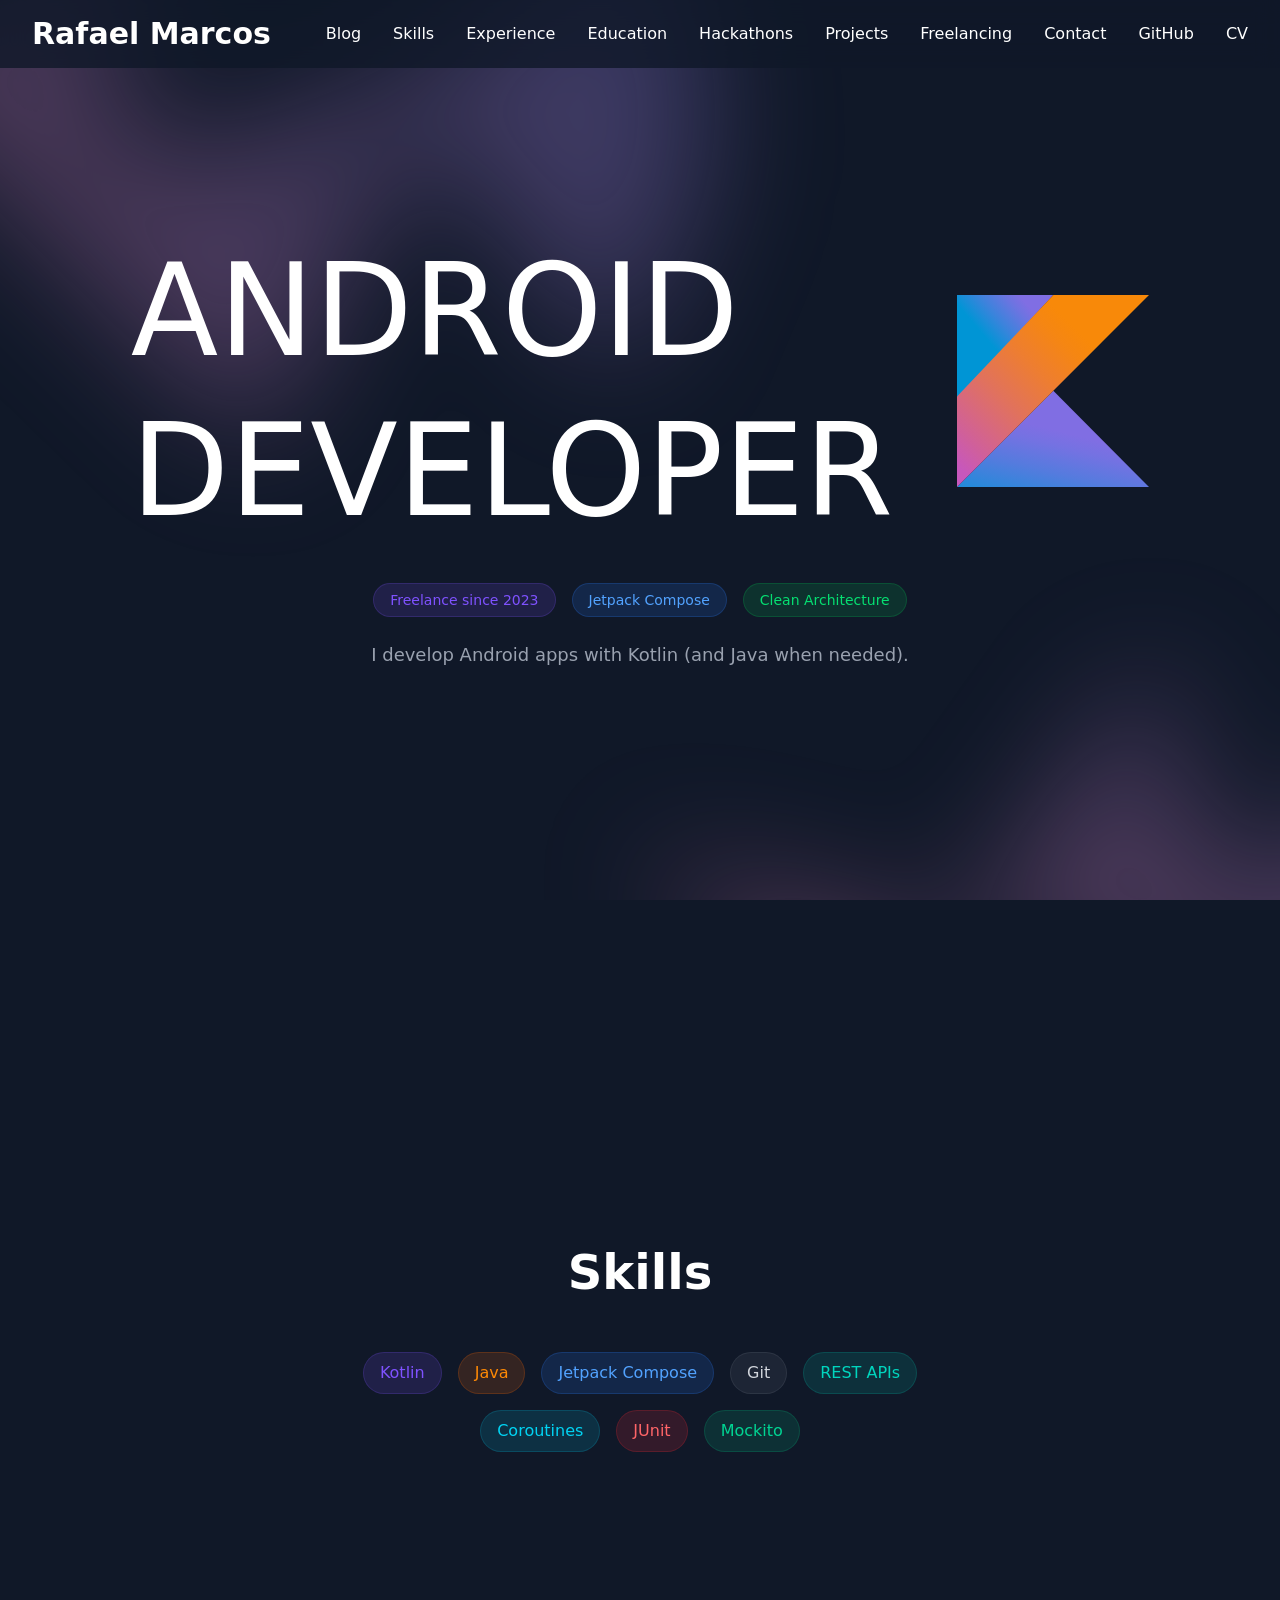
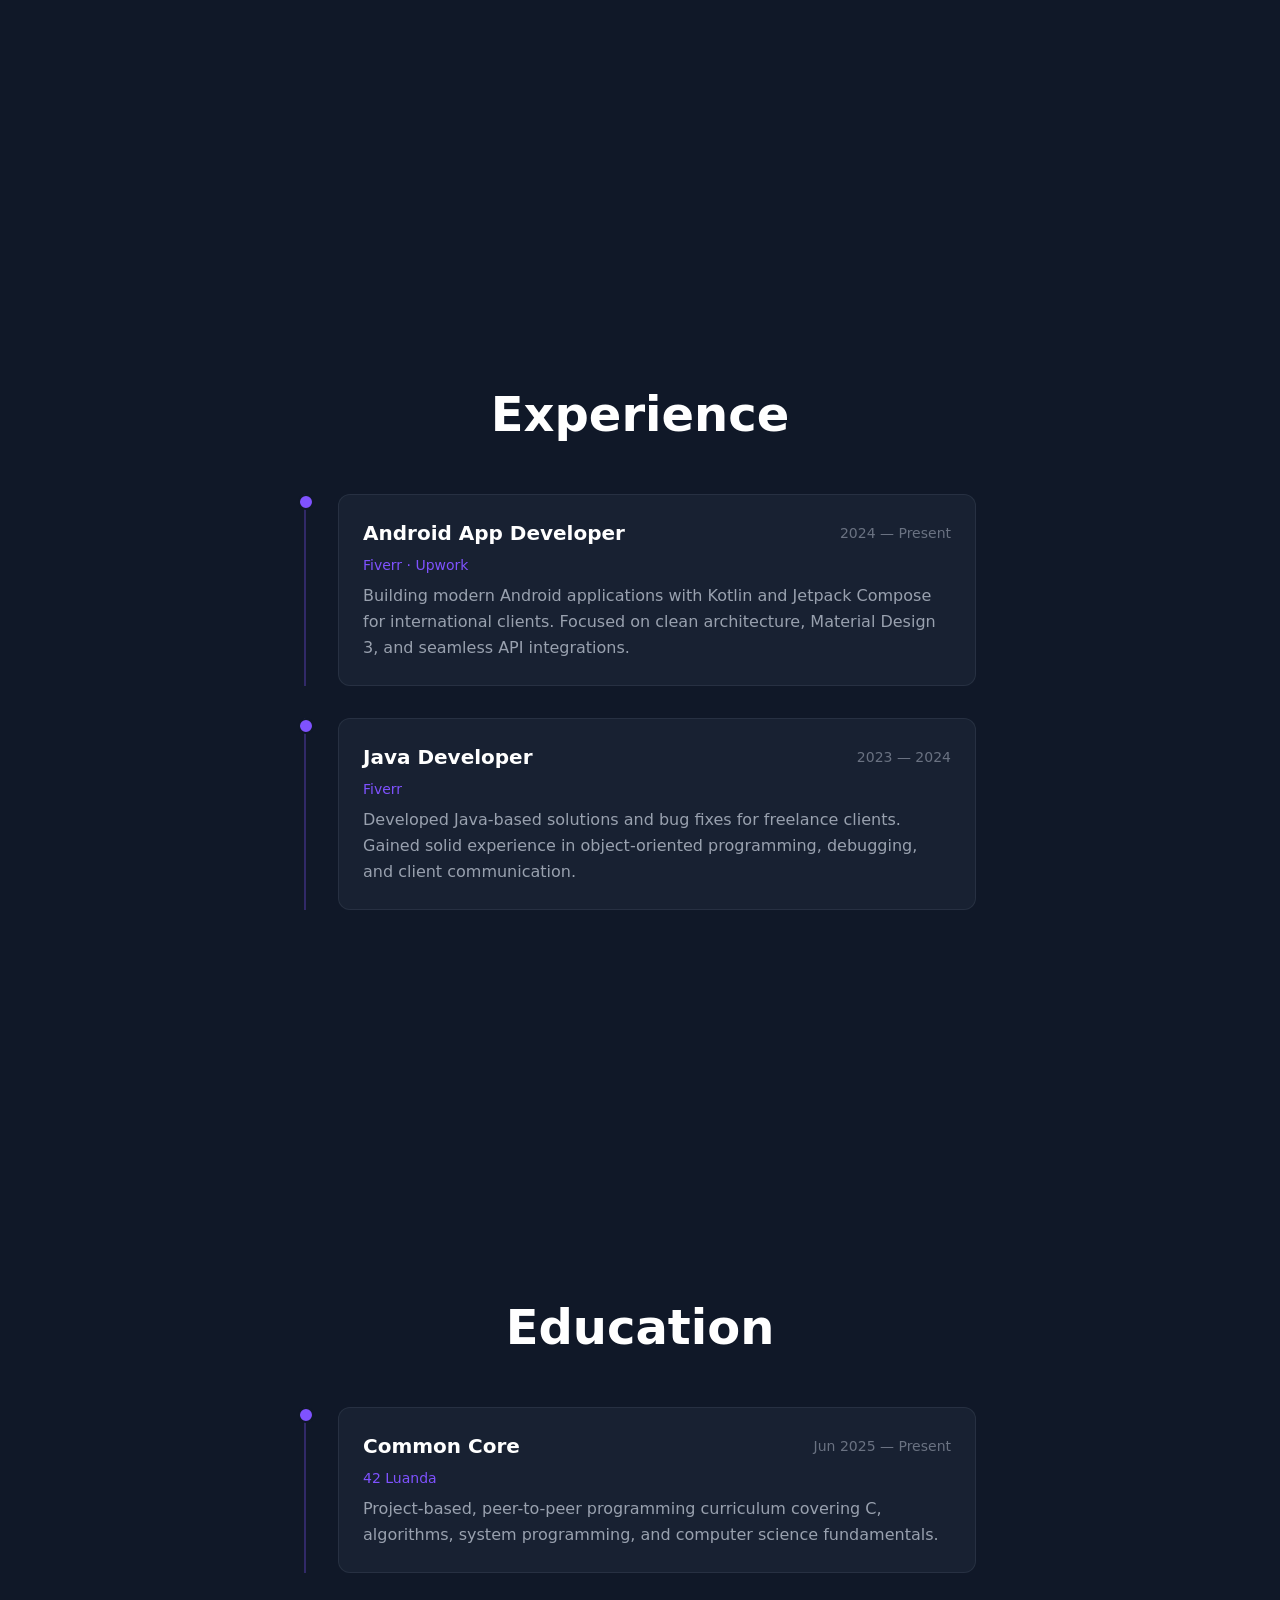
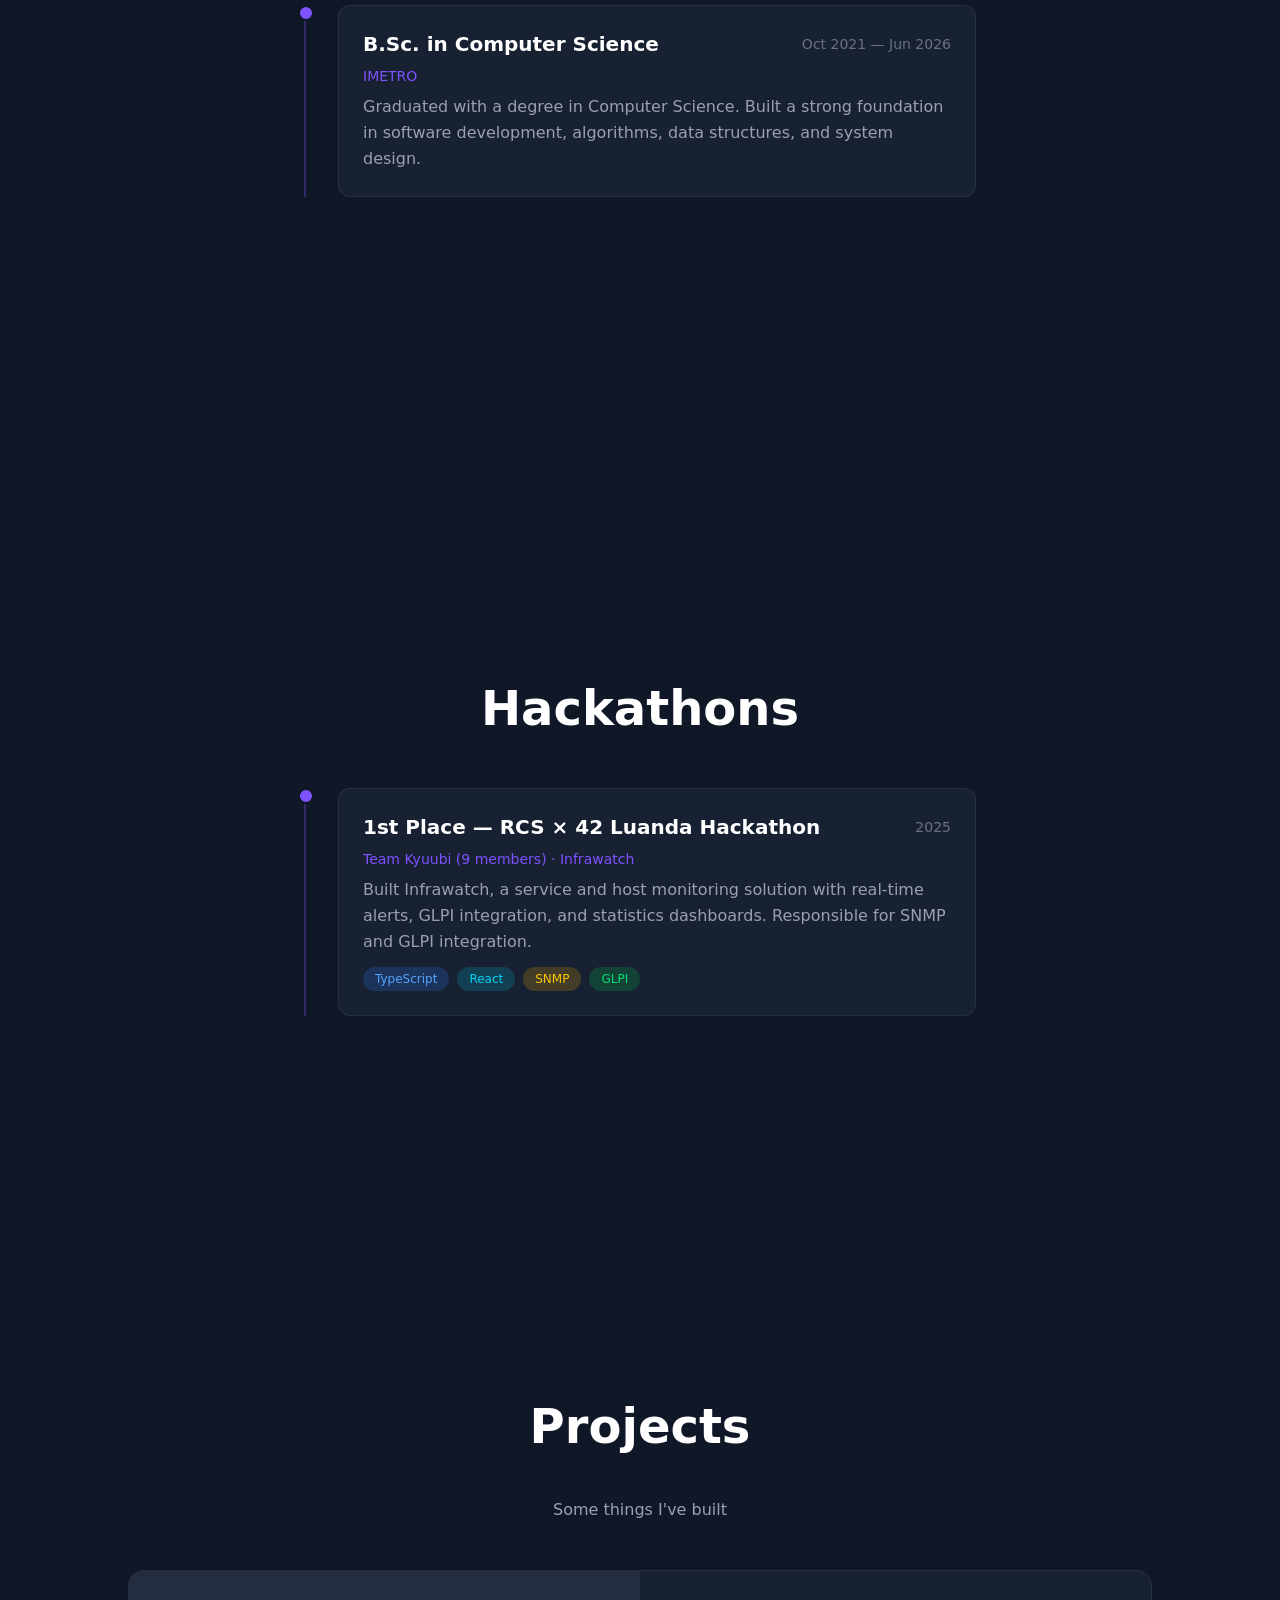
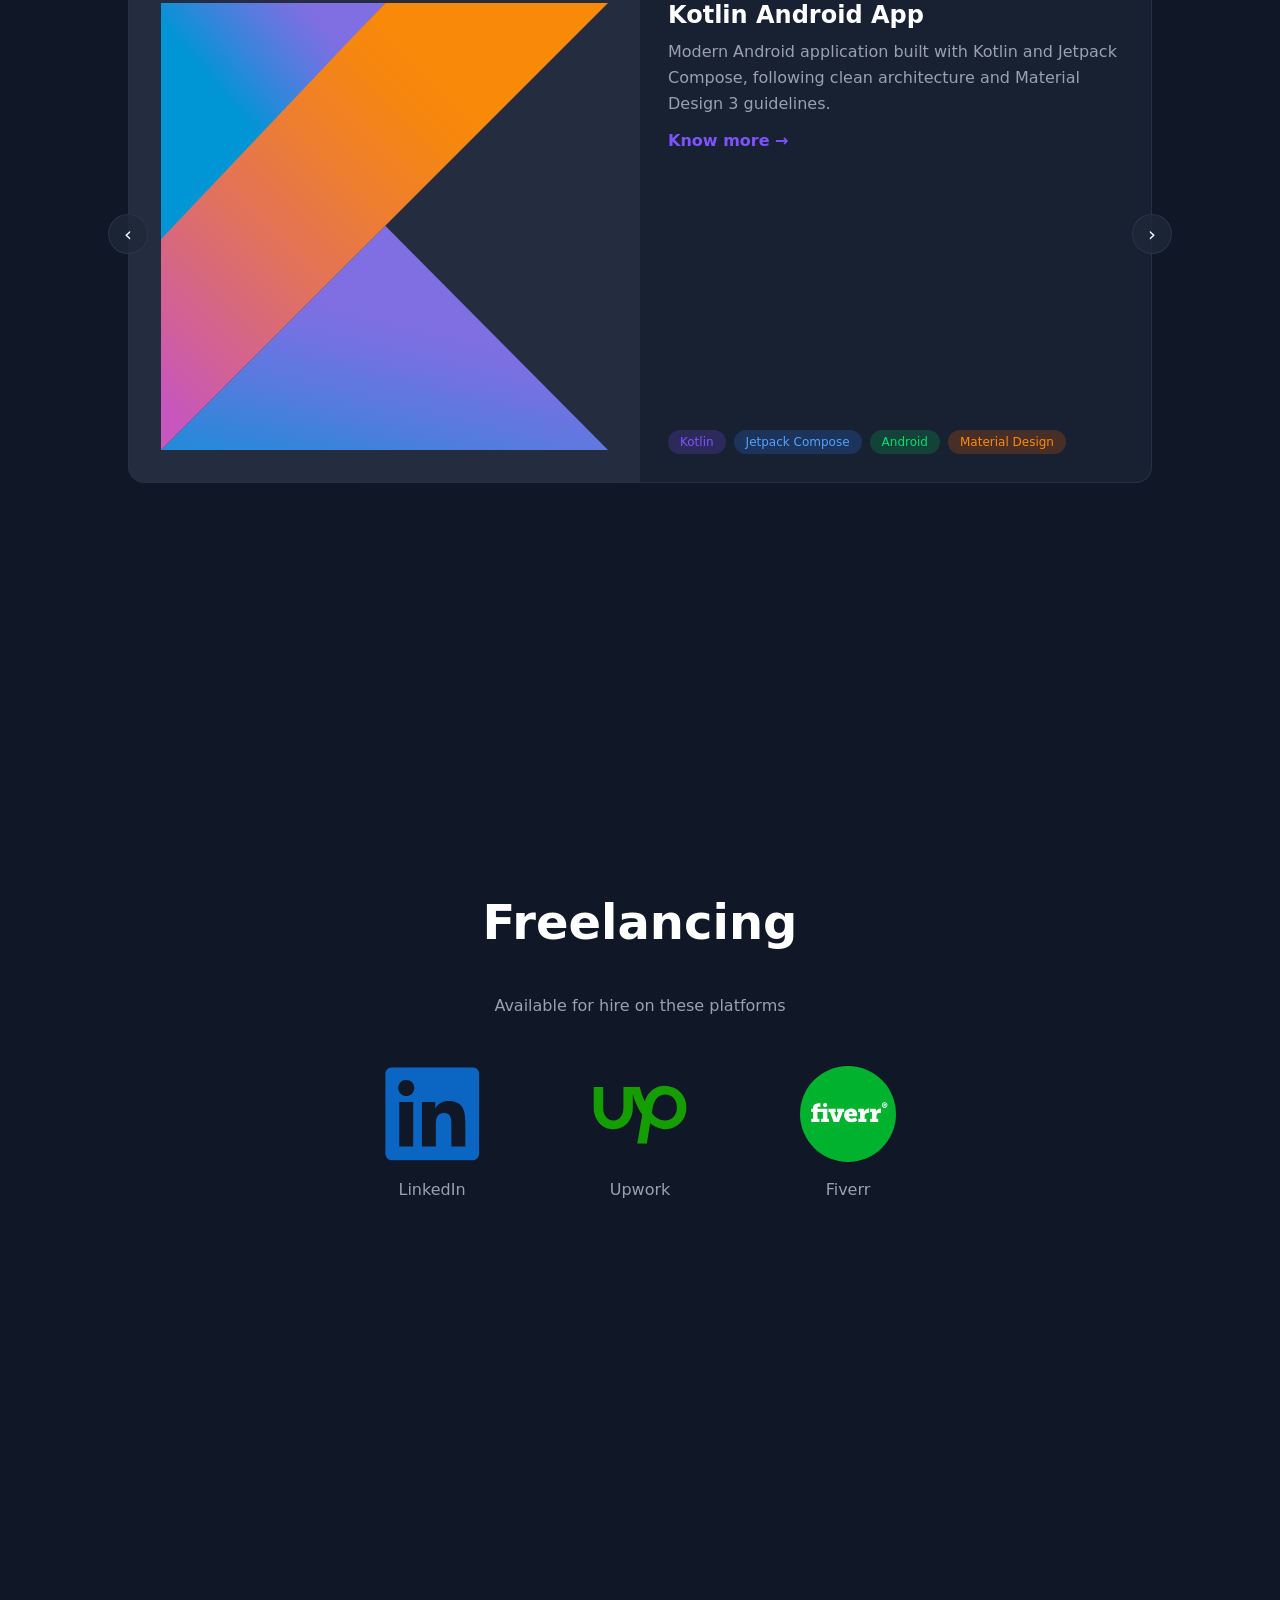
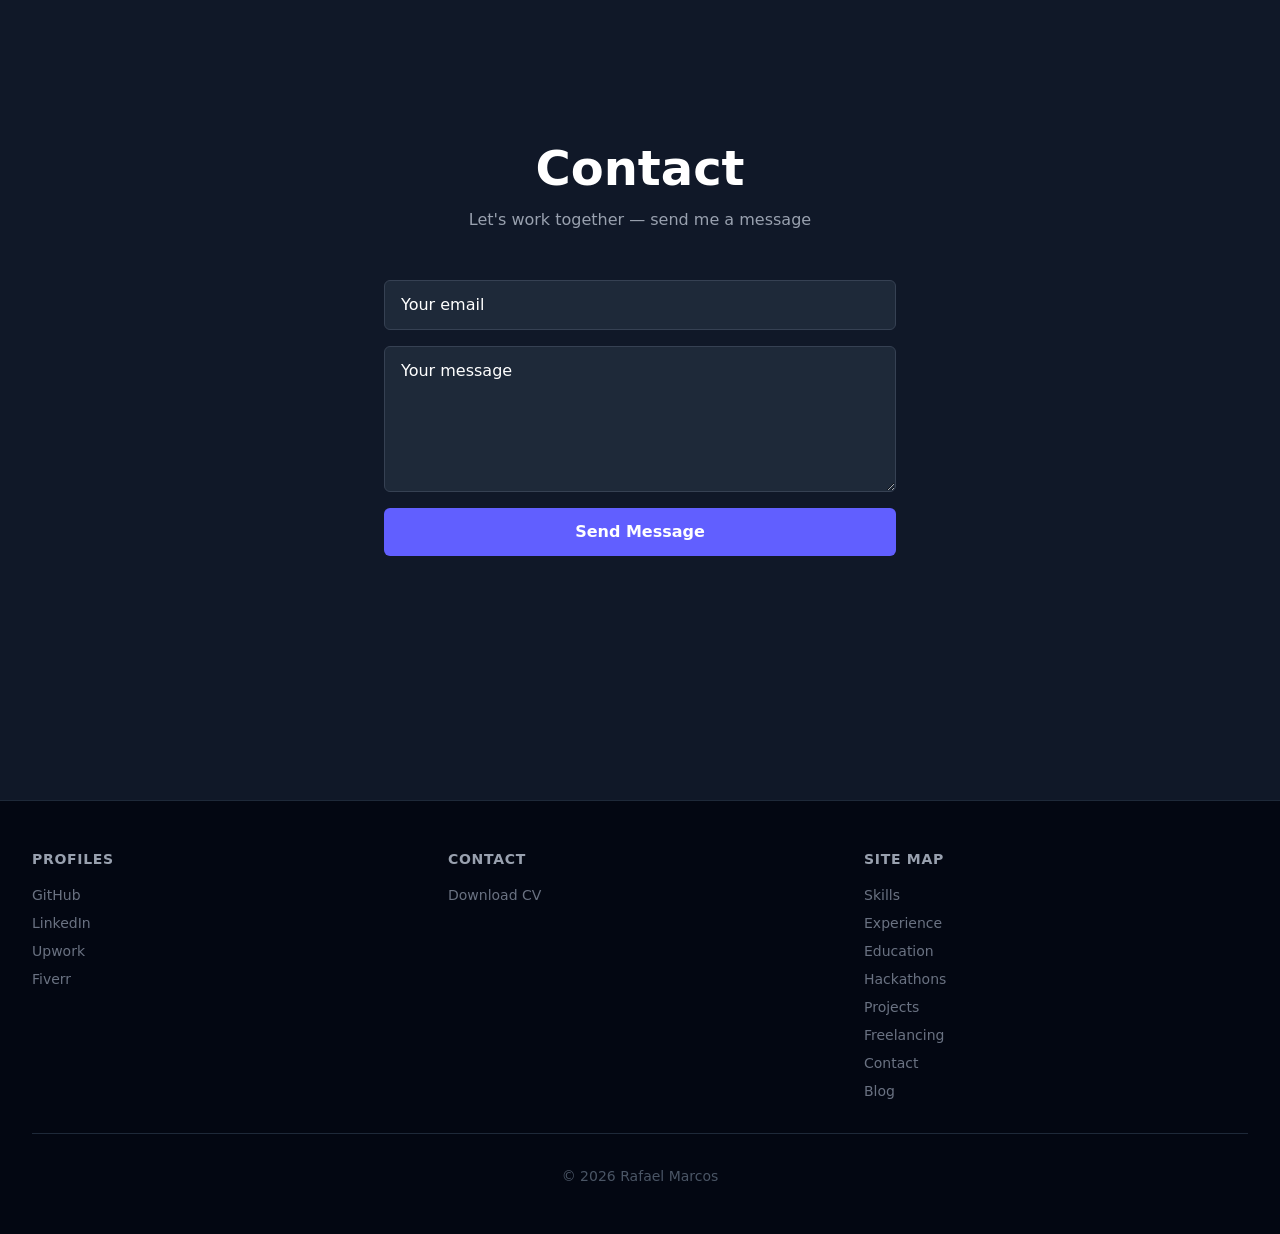
==== index.html @ 036d2d00 "Animations" ====
<!DOCTYPE html>
<html lang="en">
<head>
    <meta charset="UTF-8">
    <meta name="viewport" content="width=device-width, initial-scale=1.0">
    <title>Rafael Marcos — Android Developer</title>
    <meta name="description" content="Android Developer specializing in Kotlin and Jetpack Compose. Available for freelance work on Fiverr and Upwork.">
    <meta property="og:title" content="Rafael Marcos — Android Developer">
    <meta property="og:description" content="Android Developer specializing in Kotlin and Jetpack Compose. Clean architecture, modern UI, freelance available.">
    <meta property="og:type" content="website">
    <meta property="og:url" content="https://tesla-j.github.io">
    <link rel="icon" href="data:image/svg+xml,<svg xmlns='http://www.w3.org/2000/svg' viewBox='0 0 100 100'><text y='.9em' font-size='90'>📱</text></svg>">
    <link type="text/css" rel="stylesheet" href="styles.css">
    <style>
        html { scroll-behavior: smooth; }
        .nav-link {
            position: relative;
            transition: color 0.3s ease, transform 0.3s ease;
        }
        .nav-link::after {
            content: '';
            position: absolute;
            bottom: -2px;
            left: 50%;
            width: 0;
            height: 2px;
            background: #7F52FF;
            transition: width 0.3s ease, left 0.3s ease;
            border-radius: 1px;
        }
        .nav-link:hover {
            color: #7F52FF;
            transform: translateY(-1px);
        }
        .nav-link:hover::after {
            width: 100%;
            left: 0;
        }
        .mobile-link {
            transition: all 0.3s ease;
        }
        .mobile-link:hover {
            background-color: rgba(127, 82, 255, 0.1);
            color: #7F52FF;
        }
        .scrollbar-hide {
            -ms-overflow-style: none;
            scrollbar-width: none;
        }
        .scrollbar-hide::-webkit-scrollbar {
            display: none;
        }
        .scroll-animate {
            opacity: 0;
            transform: translateY(1.5rem);
            transition: opacity 0.6s ease-out, transform 0.6s ease-out;
        }
        .scroll-animate.visible {
            opacity: 1;
            transform: translateY(0);
        }
    </style>
</head>
<body class="bg-gray-900 text-white">
    <header class="top-0 z-50 w-full fixed bg-gray-900/80 backdrop-blur-md">
        <nav class="flex items-center justify-between p-4 sm:px-6 lg:px-8 mx-auto max-w-7xl">
            <p class="text-xl sm:text-2xl lg:text-3xl font-bold whitespace-nowrap">Rafael Marcos</p>
            <ul class="hidden lg:flex items-center gap-6 xl:gap-8 text-sm xl:text-base">
                <li><a href="https://blog.rmarcos.dev" target="_blank" rel="noopener noreferrer" class="nav-link">Blog</a></li>
                <li><a href="#skills" class="nav-link">Skills</a></li>
                <li><a href="#experience" class="nav-link">Experience</a></li>
                <li><a href="#education" class="nav-link">Education</a></li>
                <li><a href="#hackathons" class="nav-link">Hackathons</a></li>
                <li><a href="#projects" class="nav-link">Projects</a></li>
                <li><a href="#freelas" class="nav-link">Freelancing</a></li>
                <li><a href="#contact" class="nav-link">Contact</a></li>
                <li><a href="https://github.com/tesla-j" target="_blank" rel="noopener noreferrer" class="nav-link">GitHub</a></li>
                <li><a href="docs/android_developer_kotlin_rafael_marcos_cv.pdf" target="_blank" rel="noopener noreferrer" class="nav-link">CV</a></li>
            </ul>
            <button id="menu-btn" class="lg:hidden p-2 text-gray-200 cursor-pointer" aria-label="Toggle menu">
                <svg viewBox="0 0 24 24" fill="none" stroke="currentColor" stroke-width="2" class="w-6 h-6">
                    <path d="M3.75 6.75h16.5M3.75 12h16.5m-16.5 5.25h16.5" stroke-linecap="round" stroke-linejoin="round"/>
                </svg>
            </button>
        </nav>
        <div id="mobile-menu" class="hidden lg:hidden px-4 sm:px-6 pb-4 mx-auto max-w-7xl">
            <ul class="flex flex-col gap-2 text-base border-t border-gray-700 pt-4">
                <li><a href="https://blog.rmarcos.dev" target="_blank" rel="noopener noreferrer" class="mobile-link block px-3 py-2 rounded-lg">Blog</a></li>
                <li><a href="#skills" class="mobile-link block px-3 py-2 rounded-lg">Skills</a></li>
                <li><a href="#experience" class="mobile-link block px-3 py-2 rounded-lg">Experience</a></li>
                <li><a href="#education" class="mobile-link block px-3 py-2 rounded-lg">Education</a></li>
                <li><a href="#hackathons" class="mobile-link block px-3 py-2 rounded-lg">Hackathons</a></li>
                <li><a href="#projects" class="mobile-link block px-3 py-2 rounded-lg">Projects</a></li>
                <li><a href="#freelas" class="mobile-link block px-3 py-2 rounded-lg">Freelancing</a></li>
                <li><a href="#contact" class="mobile-link block px-3 py-2 rounded-lg">Contact</a></li>
                <li><a href="https://github.com/tesla-j" target="_blank" rel="noopener noreferrer" class="mobile-link block px-3 py-2 rounded-lg">GitHub</a></li>
                <li><a href="docs/android_developer_kotlin_rafael_marcos_cv.pdf" target="_blank" rel="noopener noreferrer" class="mobile-link block px-3 py-2 rounded-lg">CV</a></li>
            </ul>
        </div>
    </header>
    <section class="relative flex flex-col items-center justify-center w-full min-h-screen overflow-hidden px-4 sm:px-8">
        <div aria-hidden="true" class="absolute inset-x-0 -top-40 -z-10 transform-gpu blur-3xl sm:-top-80">
            <div style="clip-path: polygon(74.1% 44.1%, 100% 61.6%, 97.5% 26.9%, 85.5% 0.1%, 80.7% 2%, 72.5% 32.5%, 60.2% 62.4%, 52.4% 68.1%, 47.5% 58.3%, 45.2% 34.5%, 27.5% 76.7%, 0.1% 64.9%, 17.9% 100%, 27.6% 76.8%, 76.1% 97.7%, 74.1% 44.1%)" class="relative left-[calc(50%-11rem)] aspect-[1155/678] w-[36.125rem] -translate-x-1/2 rotate-[30deg] bg-linear-to-tr from-[#ff80b5] to-[#9089fc] opacity-30 sm:left-[calc(50%-30rem)] sm:w-[72.1875rem]"></div>
        </div>
        <div aria-hidden="true" class="absolute inset-x-0 top-[calc(100%-13rem)] -z-10 transform-gpu blur-3xl sm:top-[calc(100%-30rem)]">
            <div style="clip-path: polygon(74.1% 44.1%, 100% 61.6%, 97.5% 26.9%, 85.5% 0.1%, 80.7% 2%, 72.5% 32.5%, 60.2% 62.4%, 52.4% 68.1%, 47.5% 58.3%, 45.2% 34.5%, 27.5% 76.7%, 0.1% 64.9%, 17.9% 100%, 27.6% 76.8%, 76.1% 97.7%, 74.1% 44.1%)" class="relative left-[calc(50%+3rem)] aspect-[1155/678] w-[36.125rem] -translate-x-1/2 bg-linear-to-tr from-[#ff80b5] to-[#9089fc] opacity-30 sm:left-[calc(50%+36rem)] sm:w-[72.1875rem]"></div>
        </div>
        <div class="flex flex-col items-center lg:flex-row lg:items-center gap-4 sm:gap-8 lg:gap-16 mx-auto max-w-7xl">
            <div class="text-5xl sm:text-7xl lg:text-8xl xl:text-9xl text-center lg:text-left leading-tight">
                <p>ANDROID</p>
                <p>DEVELOPER</p>
            </div>
            <img src="images/kotlin-seeklogo.svg" alt="kotlin logo" class="w-24 sm:w-32 lg:w-40 xl:w-48 h-auto">
        </div>
        <div class="flex flex-wrap justify-center gap-3 sm:gap-4 mt-6 sm:mt-8">
            <span class="px-4 py-1.5 text-xs sm:text-sm font-medium rounded-full bg-[#7F52FF]/15 text-[#7F52FF] border border-[#7F52FF]/20">Freelance since 2023</span>
            <span class="px-4 py-1.5 text-xs sm:text-sm font-medium rounded-full bg-blue-500/15 text-blue-400 border border-blue-500/20">Jetpack Compose</span>
            <span class="px-4 py-1.5 text-xs sm:text-sm font-medium rounded-full bg-green-500/15 text-green-400 border border-green-500/20">Clean Architecture</span>
        </div>
        <p class="text-gray-400 text-base sm:text-lg text-center mt-4 sm:mt-6 max-w-xl">
            I develop Android apps with Kotlin (and Java when needed).
        </p>
    </section>
    <section id="skills" class="min-h-screen flex flex-col items-center justify-center px-4 sm:px-8 gap-10 sm:gap-14">
        <h1 class="text-3xl sm:text-4xl lg:text-5xl font-bold scroll-animate">Skills</h1>
        <div class="flex flex-wrap justify-center gap-3 sm:gap-4 max-w-2xl scroll-animate" style="transition-delay: 0.1s">
            <span class="px-4 py-2 text-sm sm:text-base font-medium rounded-full bg-[#7F52FF]/15 text-[#7F52FF] border border-[#7F52FF]/20">Kotlin</span>
            <span class="px-4 py-2 text-sm sm:text-base font-medium rounded-full bg-orange-500/15 text-orange-400 border border-orange-500/20">Java</span>
            <span class="px-4 py-2 text-sm sm:text-base font-medium rounded-full bg-blue-500/15 text-blue-400 border border-blue-500/20">Jetpack Compose</span>
            <span class="px-4 py-2 text-sm sm:text-base font-medium rounded-full bg-gray-500/15 text-gray-300 border border-gray-500/20">Git</span>
            <span class="px-4 py-2 text-sm sm:text-base font-medium rounded-full bg-teal-500/15 text-teal-400 border border-teal-500/20">REST APIs</span>
            <span class="px-4 py-2 text-sm sm:text-base font-medium rounded-full bg-cyan-500/15 text-cyan-400 border border-cyan-500/20">Coroutines</span>
            <span class="px-4 py-2 text-sm sm:text-base font-medium rounded-full bg-red-500/15 text-red-400 border border-red-500/20">JUnit</span>
            <span class="px-4 py-2 text-sm sm:text-base font-medium rounded-full bg-emerald-500/15 text-emerald-400 border border-emerald-500/20">Mockito</span>
        </div>
    </section>
    <section id="experience" class="min-h-screen flex flex-col items-center justify-center px-4 sm:px-8 gap-10 sm:gap-14">
        <h1 class="text-3xl sm:text-4xl lg:text-5xl font-bold scroll-animate">Experience</h1>
        <div class="flex flex-col gap-8 w-full max-w-2xl">
            <div class="relative pl-8 border-l-2 border-[#7F52FF]/30 scroll-animate" style="transition-delay: 0.1s">
                <div class="absolute left-0 top-0 -translate-x-1/2 w-4 h-4 rounded-full bg-[#7F52FF] border-2 border-gray-900"></div>
                <div class="bg-gray-800/60 rounded-xl p-5 sm:p-6 border border-gray-700/50">
                    <div class="flex flex-col sm:flex-row sm:items-center justify-between gap-1 mb-2">
                        <h2 class="text-lg sm:text-xl font-bold">Android App Developer</h2>
                        <span class="text-xs sm:text-sm text-gray-500">2024 — Present</span>
                    </div>
                    <p class="text-xs sm:text-sm text-[#7F52FF] font-medium mb-2">Fiverr · Upwork</p>
                    <p class="text-gray-400 text-sm sm:text-base leading-relaxed">
                        Building modern Android applications with Kotlin and Jetpack Compose for international clients.
                        Focused on clean architecture, Material Design 3, and seamless API integrations.
                    </p>
                </div>
            </div>
            <div class="relative pl-8 border-l-2 border-[#7F52FF]/30 scroll-animate" style="transition-delay: 0.2s">
                <div class="absolute left-0 top-0 -translate-x-1/2 w-4 h-4 rounded-full bg-[#7F52FF] border-2 border-gray-900"></div>
                <div class="bg-gray-800/60 rounded-xl p-5 sm:p-6 border border-gray-700/50">
                    <div class="flex flex-col sm:flex-row sm:items-center justify-between gap-1 mb-2">
                        <h2 class="text-lg sm:text-xl font-bold">Java Developer</h2>
                        <span class="text-xs sm:text-sm text-gray-500">2023 — 2024</span>
                    </div>
                    <p class="text-xs sm:text-sm text-[#7F52FF] font-medium mb-2">Fiverr</p>
                    <p class="text-gray-400 text-sm sm:text-base leading-relaxed">
                        Developed Java-based solutions and bug fixes for freelance clients. Gained solid
                        experience in object-oriented programming, debugging, and client communication.
                    </p>
                </div>
            </div>
        </div>
    </section>
    <section id="education" class="min-h-screen flex flex-col items-center justify-center px-4 sm:px-8 gap-10 sm:gap-14">
        <h1 class="text-3xl sm:text-4xl lg:text-5xl font-bold scroll-animate">Education</h1>
        <div class="flex flex-col gap-8 w-full max-w-2xl">
            <div class="relative pl-8 border-l-2 border-[#7F52FF]/30 scroll-animate" style="transition-delay: 0.1s">
                <div class="absolute left-0 top-0 -translate-x-1/2 w-4 h-4 rounded-full bg-[#7F52FF] border-2 border-gray-900"></div>
                <div class="bg-gray-800/60 rounded-xl p-5 sm:p-6 border border-gray-700/50">
                    <div class="flex flex-col sm:flex-row sm:items-center justify-between gap-1 mb-2">
                        <h2 class="text-lg sm:text-xl font-bold">Common Core</h2>
                        <span class="text-xs sm:text-sm text-gray-500">Jun 2025 — Present</span>
                    </div>
                    <p class="text-xs sm:text-sm text-[#7F52FF] font-medium mb-2">42 Luanda</p>
                    <p class="text-gray-400 text-sm sm:text-base leading-relaxed">
                        Project-based, peer-to-peer programming curriculum covering C, algorithms,
                        system programming, and computer science fundamentals.
                    </p>
                </div>
            </div>
            <div class="relative pl-8 border-l-2 border-[#7F52FF]/30 scroll-animate" style="transition-delay: 0.2s">
                <div class="absolute left-0 top-0 -translate-x-1/2 w-4 h-4 rounded-full bg-[#7F52FF] border-2 border-gray-900"></div>
                <div class="bg-gray-800/60 rounded-xl p-5 sm:p-6 border border-gray-700/50">
                    <div class="flex flex-col sm:flex-row sm:items-center justify-between gap-1 mb-2">
                        <h2 class="text-lg sm:text-xl font-bold">B.Sc. in Computer Science</h2>
                        <span class="text-xs sm:text-sm text-gray-500">Oct 2021 — Jun 2026</span>
                    </div>
                    <p class="text-xs sm:text-sm text-[#7F52FF] font-medium mb-2">IMETRO</p>
                    <p class="text-gray-400 text-sm sm:text-base leading-relaxed">
                        Graduated with a degree in Computer Science. Built a strong foundation in
                        software development, algorithms, data structures, and system design.
                    </p>
                </div>
            </div>
        </div>
    </section>
    <section id="hackathons" class="min-h-screen flex flex-col items-center justify-center px-4 sm:px-8 gap-10 sm:gap-14">
        <h1 class="text-3xl sm:text-4xl lg:text-5xl font-bold scroll-animate">Hackathons</h1>
        <div class="flex flex-col gap-8 w-full max-w-2xl">
            <div class="relative pl-8 border-l-2 border-[#7F52FF]/30 scroll-animate" style="transition-delay: 0.1s">
                <div class="absolute left-0 top-0 -translate-x-1/2 w-4 h-4 rounded-full bg-[#7F52FF] border-2 border-gray-900"></div>
                <div class="bg-gray-800/60 rounded-xl p-5 sm:p-6 border border-gray-700/50">
                    <div class="flex flex-col sm:flex-row sm:items-center justify-between gap-1 mb-2">
                        <h2 class="text-lg sm:text-xl font-bold">1st Place — RCS × 42 Luanda Hackathon</h2>
                        <span class="text-xs sm:text-sm text-gray-500">2025</span>
                    </div>
                    <p class="text-xs sm:text-sm text-[#7F52FF] font-medium mb-2">Team Kyuubi (9 members) · Infrawatch</p>
                    <p class="text-gray-400 text-sm sm:text-base leading-relaxed mb-3">
                        Built Infrawatch, a service and host monitoring solution with real-time
                        alerts, GLPI integration, and statistics dashboards. Responsible for
                        SNMP and GLPI integration.
                    </p>
                    <div class="flex flex-wrap gap-2">
                        <span class="px-3 py-1 text-xs font-medium rounded-full bg-blue-500/20 text-blue-400">TypeScript</span>
                        <span class="px-3 py-1 text-xs font-medium rounded-full bg-cyan-500/20 text-cyan-400">React</span>
                        <span class="px-3 py-1 text-xs font-medium rounded-full bg-yellow-500/20 text-yellow-400">SNMP</span>
                        <span class="px-3 py-1 text-xs font-medium rounded-full bg-green-500/20 text-green-400">GLPI</span>
                    </div>
                </div>
            </div>
        </div>
    </section>
    <section id="projects" class="min-h-screen flex flex-col items-center justify-center px-4 sm:px-8 gap-8 sm:gap-12">
        <h1 class="text-3xl sm:text-4xl lg:text-5xl font-bold scroll-animate">Projects</h1>
        <p class="text-gray-400 text-center max-w-md scroll-animate" style="transition-delay: 0.1s">Some things I've built</p>
        <div class="relative w-full max-w-5xl scroll-animate" style="transition-delay: 0.2s">
            <div id="projects-track" class="flex overflow-x-auto snap-x snap-mandatory gap-6 pb-4 scrollbar-hide scroll-smooth">
                <!-- Project Card - Add more by copying this block -->
                <div class="flex-shrink-0 w-full snap-center">
                    <div class="flex flex-col md:flex-row bg-gray-800/60 rounded-2xl overflow-hidden border border-gray-700/50 min-h-[26rem] md:min-h-[22rem]">
                        <div class="md:w-1/2 h-64 md:h-full bg-gray-700/40">
                            <img src="images/kotlin-seeklogo.svg" alt="Kotlin Android App" class="w-full h-full object-contain p-6 sm:p-8">
                        </div>
                        <div class="md:w-1/2 p-5 sm:p-7 flex flex-col justify-between gap-4">
                            <div>
                                <h2 class="text-xl sm:text-2xl font-bold mb-2">Kotlin Android App</h2>
                                <p class="text-gray-400 text-sm sm:text-base leading-relaxed mb-3">
                                    Modern Android application built with Kotlin and Jetpack Compose,
                                    following clean architecture and Material Design 3 guidelines.
                                </p>
                                <a href="https://github.com/tesla-j" target="_blank" rel="noopener noreferrer"
                                   class="text-[#7F52FF] font-semibold text-sm sm:text-base hover:underline">
                                    Know more →
                                </a>
                            </div>
                            <div class="flex flex-wrap gap-2">
                                <span class="px-3 py-1 text-xs font-medium rounded-full bg-[#7F52FF]/20 text-[#7F52FF]">Kotlin</span>
                                <span class="px-3 py-1 text-xs font-medium rounded-full bg-blue-500/20 text-blue-400">Jetpack Compose</span>
                                <span class="px-3 py-1 text-xs font-medium rounded-full bg-green-500/20 text-green-400">Android</span>
                                <span class="px-3 py-1 text-xs font-medium rounded-full bg-orange-500/20 text-orange-400">Material Design</span>
                            </div>
                        </div>
                    </div>
                </div>
                <!-- /Project Card -->

            </div>

            <button id="prev-project"
                    class="absolute left-0 top-1/2 -translate-y-1/2 -translate-x-3 md:-translate-x-5 w-10 h-10 rounded-full bg-gray-800/80 border border-gray-700/50 flex items-center justify-center text-white text-xl hover:bg-gray-700 transition-colors cursor-pointer">
                ‹
            </button>
            <button id="next-project"
                    class="absolute right-0 top-1/2 -translate-y-1/2 translate-x-3 md:translate-x-5 w-10 h-10 rounded-full bg-gray-800/80 border border-gray-700/50 flex items-center justify-center text-white text-xl hover:bg-gray-700 transition-colors cursor-pointer">
                ›
            </button>
        </div>
    </section>
    <section id="freelas" class="min-h-screen flex flex-col items-center justify-center px-4 sm:px-8 gap-10 sm:gap-12">
        <h1 class="text-3xl sm:text-4xl lg:text-5xl font-bold scroll-animate">Freelancing</h1>
        <p class="text-gray-400 text-center max-w-md scroll-animate" style="transition-delay: 0.1s">Available for hire on these platforms</p>
        <div class="flex flex-wrap items-start justify-center gap-10 sm:gap-14 lg:gap-20">
            <a href="https://www.linkedin.com/in/rafael-marcos-41359a21b" target="_blank" rel="noopener noreferrer"
               class="flex flex-col items-center gap-4 group w-24 sm:w-28 lg:w-32 scroll-animate" style="transition-delay: 0.15s">
                <div class="w-16 h-16 sm:w-20 sm:h-20 lg:w-24 lg:h-24 flex items-center justify-center transition-transform duration-300 group-hover:scale-110">
                    <img src="images/linkedin.svg" alt="LinkedIn" class="w-full h-full object-contain">
                </div>
                <span class="text-sm sm:text-base text-gray-400 transition-colors duration-300 group-hover:text-white text-center">LinkedIn</span>
            </a>
            <a href="https://www.upwork.com/freelancers/~01e3c18defcdbc0280" target="_blank" rel="noopener noreferrer"
               class="flex flex-col items-center gap-4 group w-24 sm:w-28 lg:w-32 scroll-animate" style="transition-delay: 0.25s">
                <div class="w-16 h-16 sm:w-20 sm:h-20 lg:w-24 lg:h-24 flex items-center justify-center transition-transform duration-300 group-hover:scale-110">
                    <img src="images/upwork.svg" alt="Upwork" class="w-full h-full object-contain">
                </div>
                <span class="text-sm sm:text-base text-gray-400 transition-colors duration-300 group-hover:text-white text-center">Upwork</span>
            </a>
            <a href="https://www.fiverr.com/users/rafaelmarcos19" target="_blank" rel="noopener noreferrer"
               class="flex flex-col items-center gap-4 group w-24 sm:w-28 lg:w-32 scroll-animate" style="transition-delay: 0.35s">
                <div class="w-16 h-16 sm:w-20 sm:h-20 lg:w-24 lg:h-24 flex items-center justify-center transition-transform duration-300 group-hover:scale-110">
                    <img src="images/fiverr.svg" alt="Fiverr" class="w-full h-full object-contain">
                </div>
                <span class="text-sm sm:text-base text-gray-400 transition-colors duration-300 group-hover:text-white text-center">Fiverr</span>
            </a>
        </div>
    </section>
    <section id="contact" class="min-h-screen flex flex-col items-center justify-center px-4 sm:px-8 gap-4">
        <h1 class="text-3xl sm:text-4xl lg:text-5xl font-bold scroll-animate">Contact</h1>
        <p class="text-gray-400 text-center max-w-md mb-4 sm:mb-8 scroll-animate" style="transition-delay: 0.1s">Let's work together — send me a message</p>
        <form action="https://formspree.io/f/YOUR_FORM_ID" method="POST" class="flex flex-col gap-4 w-full max-w-sm sm:max-w-md lg:max-w-lg scroll-animate" style="transition-delay: 0.2s">
            <input type="email" name="email" placeholder="Your email" required
                   class="bg-gray-800 rounded-md px-4 py-3 text-white border border-gray-700 focus:outline-none focus:ring-2 focus:ring-indigo-500 text-sm sm:text-base">
            <textarea name="message" placeholder="Your message" rows="5" required
                      class="bg-gray-800 rounded-md px-4 py-3 text-white border border-gray-700 focus:outline-none focus:ring-2 focus:ring-indigo-500 text-sm sm:text-base"></textarea>
            <button type="submit"
                    class="bg-indigo-500 hover:bg-indigo-400 rounded-md px-4 py-3 font-semibold transition cursor-pointer text-sm sm:text-base">
                Send Message
            </button>
        </form>
    </section>
    <footer class="bg-gray-950 border-t border-gray-800 py-10 sm:py-12 px-4 sm:px-8">
        <div class="mx-auto max-w-7xl grid grid-cols-2 md:grid-cols-3 gap-8 pb-8 border-b border-gray-800">
            <div>
                <h3 class="text-sm font-semibold text-gray-400 uppercase tracking-wider mb-4">Profiles</h3>
                <ul class="space-y-2 text-sm text-gray-500">
                    <li><a href="https://github.com/tesla-j" target="_blank" rel="noopener noreferrer" class="hover:text-white transition-colors">GitHub</a></li>
                    <li><a href="https://www.linkedin.com/in/rafael-marcos-41359a21b" target="_blank" rel="noopener noreferrer" class="hover:text-white transition-colors">LinkedIn</a></li>
                    <li><a href="https://www.upwork.com/freelancers/~01e3c18defcdbc0280" target="_blank" rel="noopener noreferrer" class="hover:text-white transition-colors">Upwork</a></li>
                    <li><a href="https://www.fiverr.com/users/rafaelmarcos19" target="_blank" rel="noopener noreferrer" class="hover:text-white transition-colors">Fiverr</a></li>
                </ul>
            </div>
            <div>
                <h3 class="text-sm font-semibold text-gray-400 uppercase tracking-wider mb-4">Contact</h3>
                <ul class="space-y-2 text-sm text-gray-500">
                    <li><a href="docs/android_developer_kotlin_rafael_marcos_cv.pdf" target="_blank" rel="noopener noreferrer" class="hover:text-white transition-colors">Download CV</a></li>
                    <!--<li><a href="mailto:rafael@rmarcos.dev" class="hover:text-white transition-colors">rafael@rmarcos.dev</a></li>-->
                </ul>
            </div>
            <div class="col-span-2 md:col-span-1">
                <h3 class="text-sm font-semibold text-gray-400 uppercase tracking-wider mb-4">Site Map</h3>
                <ul class="space-y-2 text-sm text-gray-500">
                    <li><a href="#skills" class="hover:text-white transition-colors">Skills</a></li>
                    <li><a href="#experience" class="hover:text-white transition-colors">Experience</a></li>
                    <li><a href="#education" class="hover:text-white transition-colors">Education</a></li>
                    <li><a href="#hackathons" class="hover:text-white transition-colors">Hackathons</a></li>
                    <li><a href="#projects" class="hover:text-white transition-colors">Projects</a></li>
                    <li><a href="#freelas" class="hover:text-white transition-colors">Freelancing</a></li>
                    <li><a href="#contact" class="hover:text-white transition-colors">Contact</a></li>
                    <li><a href="https://blog.rmarcos.dev" target="_blank" rel="noopener noreferrer" class="hover:text-white transition-colors">Blog</a></li>
                </ul>
            </div>
        </div>
        <p class="text-sm text-gray-600 text-center pt-8">© 2026 Rafael Marcos</p>
    </footer>
<script>
const btn = document.getElementById('menu-btn');
const menu = document.getElementById('mobile-menu');
btn.addEventListener('click', () => {
    menu.classList.toggle('hidden');
    btn.innerHTML = menu.classList.contains('hidden')
        ? '<svg viewBox="0 0 24 24" fill="none" stroke="currentColor" stroke-width="2" class="w-6 h-6"><path d="M3.75 6.75h16.5M3.75 12h16.5m-16.5 5.25h16.5" stroke-linecap="round" stroke-linejoin="round"/></svg>'
        : '<svg viewBox="0 0 24 24" fill="none" stroke="currentColor" stroke-width="2" class="w-6 h-6"><path d="M6 18 18 6M6 6l12 12" stroke-linecap="round" stroke-linejoin="round"/></svg>';
});
menu.querySelectorAll('a').forEach(a => a.addEventListener('click', () => {
    menu.classList.add('hidden');
    btn.innerHTML = '<svg viewBox="0 0 24 24" fill="none" stroke="currentColor" stroke-width="2" class="w-6 h-6"><path d="M3.75 6.75h16.5M3.75 12h16.5m-16.5 5.25h16.5" stroke-linecap="round" stroke-linejoin="round"/></svg>';
}));

const track = document.getElementById('projects-track');
const prevBtn = document.getElementById('prev-project');
const nextBtn = document.getElementById('next-project');

prevBtn.addEventListener('click', () => {
    track.scrollBy({ left: -track.clientWidth, behavior: 'smooth' });
});
nextBtn.addEventListener('click', () => {
    track.scrollBy({ left: track.clientWidth, behavior: 'smooth' });
});

const scrollObserver = new IntersectionObserver((entries) => {
    entries.forEach(entry => {
        if (entry.isIntersecting) {
            entry.target.classList.add('visible');
            scrollObserver.unobserve(entry.target);
        }
    });
}, { threshold: 0.15 });

document.querySelectorAll('.scroll-animate').forEach(el => scrollObserver.observe(el));
</script>
</body>
</html>
---- styles.css ----
/*! tailwindcss v4.3.1 | MIT License | https://tailwindcss.com */
@layer properties;
@layer theme, base, components, utilities;
@layer theme {
  :root, :host {
    --font-sans: ui-sans-serif, system-ui, sans-serif, "Apple Color Emoji",
      "Segoe UI Emoji", "Segoe UI Symbol", "Noto Color Emoji";
    --font-mono: ui-monospace, SFMono-Regular, Menlo, Monaco, Consolas, "Liberation Mono",
      "Courier New", monospace;
    --color-red-400: oklch(70.4% 0.191 22.216);
    --color-red-500: oklch(63.7% 0.237 25.331);
    --color-orange-400: oklch(75% 0.183 55.934);
    --color-orange-500: oklch(70.5% 0.213 47.604);
    --color-yellow-400: oklch(85.2% 0.199 91.936);
    --color-yellow-500: oklch(79.5% 0.184 86.047);
    --color-green-400: oklch(79.2% 0.209 151.711);
    --color-green-500: oklch(72.3% 0.219 149.579);
    --color-emerald-400: oklch(76.5% 0.177 163.223);
    --color-emerald-500: oklch(69.6% 0.17 162.48);
    --color-teal-400: oklch(77.7% 0.152 181.912);
    --color-teal-500: oklch(70.4% 0.14 182.503);
    --color-cyan-400: oklch(78.9% 0.154 211.53);
    --color-cyan-500: oklch(71.5% 0.143 215.221);
    --color-blue-400: oklch(70.7% 0.165 254.624);
    --color-blue-500: oklch(62.3% 0.214 259.815);
    --color-indigo-400: oklch(67.3% 0.182 276.935);
    --color-indigo-500: oklch(58.5% 0.233 277.117);
    --color-gray-200: oklch(92.8% 0.006 264.531);
    --color-gray-300: oklch(87.2% 0.01 258.338);
    --color-gray-400: oklch(70.7% 0.022 261.325);
    --color-gray-500: oklch(55.1% 0.027 264.364);
    --color-gray-600: oklch(44.6% 0.03 256.802);
    --color-gray-700: oklch(37.3% 0.034 259.733);
    --color-gray-800: oklch(27.8% 0.033 256.848);
    --color-gray-900: oklch(21% 0.034 264.665);
    --color-gray-950: oklch(13% 0.028 261.692);
    --color-white: #fff;
    --spacing: 0.25rem;
    --container-sm: 24rem;
    --container-md: 28rem;
    --container-lg: 32rem;
    --container-xl: 36rem;
    --container-2xl: 42rem;
    --container-5xl: 64rem;
    --container-7xl: 80rem;
    --text-xs: 0.75rem;
    --text-xs--line-height: calc(1 / 0.75);
    --text-sm: 0.875rem;
    --text-sm--line-height: calc(1.25 / 0.875);
    --text-base: 1rem;
    --text-base--line-height: calc(1.5 / 1);
    --text-lg: 1.125rem;
    --text-lg--line-height: calc(1.75 / 1.125);
    --text-xl: 1.25rem;
    --text-xl--line-height: calc(1.75 / 1.25);
    --text-2xl: 1.5rem;
    --text-2xl--line-height: calc(2 / 1.5);
    --text-3xl: 1.875rem;
    --text-3xl--line-height: calc(2.25 / 1.875);
    --text-4xl: 2.25rem;
    --text-4xl--line-height: calc(2.5 / 2.25);
    --text-5xl: 3rem;
    --text-5xl--line-height: 1;
    --text-7xl: 4.5rem;
    --text-7xl--line-height: 1;
    --text-8xl: 6rem;
    --text-8xl--line-height: 1;
    --text-9xl: 8rem;
    --text-9xl--line-height: 1;
    --font-weight-medium: 500;
    --font-weight-semibold: 600;
    --font-weight-bold: 700;
    --tracking-wider: 0.05em;
    --leading-tight: 1.25;
    --leading-relaxed: 1.625;
    --radius-md: 0.375rem;
    --radius-lg: 0.5rem;
    --radius-xl: 0.75rem;
    --radius-2xl: 1rem;
    --blur-md: 12px;
    --blur-3xl: 64px;
    --default-transition-duration: 150ms;
    --default-transition-timing-function: cubic-bezier(0.4, 0, 0.2, 1);
    --default-font-family: var(--font-sans);
    --default-mono-font-family: var(--font-mono);
  }
}
@layer base {
  *, ::after, ::before, ::backdrop, ::file-selector-button {
    box-sizing: border-box;
    margin: 0;
    padding: 0;
    border: 0 solid;
  }
  html, :host {
    line-height: 1.5;
    -webkit-text-size-adjust: 100%;
    tab-size: 4;
    font-family: var(--default-font-family, ui-sans-serif, system-ui, sans-serif, "Apple Color Emoji", "Segoe UI Emoji", "Segoe UI Symbol", "Noto Color Emoji");
    font-feature-settings: var(--default-font-feature-settings, normal);
    font-variation-settings: var(--default-font-variation-settings, normal);
    -webkit-tap-highlight-color: transparent;
  }
  hr {
    height: 0;
    color: inherit;
    border-top-width: 1px;
  }
  abbr:where([title]) {
    -webkit-text-decoration: underline dotted;
    text-decoration: underline dotted;
  }
  h1, h2, h3, h4, h5, h6 {
    font-size: inherit;
    font-weight: inherit;
  }
  a {
    color: inherit;
    -webkit-text-decoration: inherit;
    text-decoration: inherit;
  }
  b, strong {
    font-weight: bolder;
  }
  code, kbd, samp, pre {
    font-family: var(--default-mono-font-family, ui-monospace, SFMono-Regular, Menlo, Monaco, Consolas, "Liberation Mono", "Courier New", monospace);
    font-feature-settings: var(--default-mono-font-feature-settings, normal);
    font-variation-settings: var(--default-mono-font-variation-settings, normal);
    font-size: 1em;
  }
  small {
    font-size: 80%;
  }
  sub, sup {
    font-size: 75%;
    line-height: 0;
    position: relative;
    vertical-align: baseline;
  }
  sub {
    bottom: -0.25em;
  }
  sup {
    top: -0.5em;
  }
  table {
    text-indent: 0;
    border-color: inherit;
    border-collapse: collapse;
  }
  :-moz-focusring {
    outline: auto;
  }
  progress {
    vertical-align: baseline;
  }
  summary {
    display: list-item;
  }
  ol, ul, menu {
    list-style: none;
  }
  img, svg, video, canvas, audio, iframe, embed, object {
    display: block;
    vertical-align: middle;
  }
  img, video {
    max-width: 100%;
    height: auto;
  }
  button, input, select, optgroup, textarea, ::file-selector-button {
    font: inherit;
    font-feature-settings: inherit;
    font-variation-settings: inherit;
    letter-spacing: inherit;
    color: inherit;
    border-radius: 0;
    background-color: transparent;
    opacity: 1;
  }
  :where(select:is([multiple], [size])) optgroup {
    font-weight: bolder;
  }
  :where(select:is([multiple], [size])) optgroup option {
    padding-inline-start: 20px;
  }
  ::file-selector-button {
    margin-inline-end: 4px;
  }
  ::placeholder {
    opacity: 1;
  }
  @supports (not (-webkit-appearance: -apple-pay-button))  or (contain-intrinsic-size: 1px) {
    ::placeholder {
      color: currentcolor;
      @supports (color: color-mix(in lab, red, red)) {
        color: color-mix(in oklab, currentcolor 50%, transparent);
      }
    }
  }
  textarea {
    resize: vertical;
  }
  ::-webkit-search-decoration {
    -webkit-appearance: none;
  }
  ::-webkit-date-and-time-value {
    min-height: 1lh;
    text-align: inherit;
  }
  ::-webkit-datetime-edit {
    display: inline-flex;
  }
  ::-webkit-datetime-edit-fields-wrapper {
    padding: 0;
  }
  ::-webkit-datetime-edit, ::-webkit-datetime-edit-year-field, ::-webkit-datetime-edit-month-field, ::-webkit-datetime-edit-day-field, ::-webkit-datetime-edit-hour-field, ::-webkit-datetime-edit-minute-field, ::-webkit-datetime-edit-second-field, ::-webkit-datetime-edit-millisecond-field, ::-webkit-datetime-edit-meridiem-field {
    padding-block: 0;
  }
  ::-webkit-calendar-picker-indicator {
    line-height: 1;
  }
  :-moz-ui-invalid {
    box-shadow: none;
  }
  button, input:where([type="button"], [type="reset"], [type="submit"]), ::file-selector-button {
    appearance: button;
  }
  ::-webkit-inner-spin-button, ::-webkit-outer-spin-button {
    height: auto;
  }
  [hidden]:where(:not([hidden="until-found"])) {
    display: none !important;
  }
}
@layer utilities {
  .visible {
    visibility: visible;
  }
  .absolute {
    position: absolute;
  }
  .fixed {
    position: fixed;
  }
  .relative {
    position: relative;
  }
  .inset-x-0 {
    inset-inline: 0;
  }
  .-top-40 {
    top: calc(var(--spacing) * -40);
  }
  .top-0 {
    top: 0;
  }
  .top-1 {
    top: var(--spacing);
  }
  .top-1\/2 {
    top: calc(1 / 2 * 100%);
  }
  .top-\[calc\(100\%-13rem\)\] {
    top: calc(100% - 13rem);
  }
  .right-0 {
    right: 0;
  }
  .left-0 {
    left: 0;
  }
  .left-\[calc\(50\%\+3rem\)\] {
    left: calc(50% + 3rem);
  }
  .left-\[calc\(50\%-11rem\)\] {
    left: calc(50% - 11rem);
  }
  .-z-10 {
    z-index: calc(10 * -1);
  }
  .z-50 {
    z-index: 50;
  }
  .col-span-2 {
    grid-column: span 2 / span 2;
  }
  .mx-auto {
    margin-inline: auto;
  }
  .mt-4 {
    margin-top: calc(var(--spacing) * 4);
  }
  .mt-6 {
    margin-top: calc(var(--spacing) * 6);
  }
  .mb-2 {
    margin-bottom: calc(var(--spacing) * 2);
  }
  .mb-3 {
    margin-bottom: calc(var(--spacing) * 3);
  }
  .mb-4 {
    margin-bottom: calc(var(--spacing) * 4);
  }
  .mb-8 {
    margin-bottom: calc(var(--spacing) * 8);
  }
  .mb-12 {
    margin-bottom: calc(var(--spacing) * 12);
  }
  .block {
    display: block;
  }
  .flex {
    display: flex;
  }
  .grid {
    display: grid;
  }
  .hidden {
    display: none;
  }
  .inline-flex {
    display: inline-flex;
  }
  .table {
    display: table;
  }
  .aspect-\[1155\/678\] {
    aspect-ratio: 1155/678;
  }
  .h-4 {
    height: calc(var(--spacing) * 4);
  }
  .h-6 {
    height: calc(var(--spacing) * 6);
  }
  .h-10 {
    height: calc(var(--spacing) * 10);
  }
  .h-16 {
    height: calc(var(--spacing) * 16);
  }
  .h-64 {
    height: calc(var(--spacing) * 64);
  }
  .h-auto {
    height: auto;
  }
  .h-full {
    height: 100%;
  }
  .min-h-\[24rem\] {
    min-height: 24rem;
  }
  .min-h-\[26rem\] {
    min-height: 26rem;
  }
  .min-h-screen {
    min-height: 100vh;
  }
  .w-4 {
    width: calc(var(--spacing) * 4);
  }
  .w-6 {
    width: calc(var(--spacing) * 6);
  }
  .w-10 {
    width: calc(var(--spacing) * 10);
  }
  .w-16 {
    width: calc(var(--spacing) * 16);
  }
  .w-24 {
    width: calc(var(--spacing) * 24);
  }
  .w-32 {
    width: calc(var(--spacing) * 32);
  }
  .w-\[36\.125rem\] {
    width: 36.125rem;
  }
  .w-full {
    width: 100%;
  }
  .max-w-2xl {
    max-width: var(--container-2xl);
  }
  .max-w-5xl {
    max-width: var(--container-5xl);
  }
  .max-w-7xl {
    max-width: var(--container-7xl);
  }
  .max-w-md {
    max-width: var(--container-md);
  }
  .max-w-sm {
    max-width: var(--container-sm);
  }
  .max-w-xl {
    max-width: var(--container-xl);
  }
  .flex-shrink {
    flex-shrink: 1;
  }
  .flex-shrink-0 {
    flex-shrink: 0;
  }
  .border-collapse {
    border-collapse: collapse;
  }
  .-translate-x-1 {
    --tw-translate-x: calc(var(--spacing) * -1);
    translate: var(--tw-translate-x) var(--tw-translate-y);
  }
  .-translate-x-1\/2 {
    --tw-translate-x: calc(calc(1 / 2 * 100%) * -1);
    translate: var(--tw-translate-x) var(--tw-translate-y);
  }
  .-translate-x-3 {
    --tw-translate-x: calc(var(--spacing) * -3);
    translate: var(--tw-translate-x) var(--tw-translate-y);
  }
  .translate-x-3 {
    --tw-translate-x: calc(var(--spacing) * 3);
    translate: var(--tw-translate-x) var(--tw-translate-y);
  }
  .-translate-y-1 {
    --tw-translate-y: calc(var(--spacing) * -1);
    translate: var(--tw-translate-x) var(--tw-translate-y);
  }
  .-translate-y-1\/2 {
    --tw-translate-y: calc(calc(1 / 2 * 100%) * -1);
    translate: var(--tw-translate-x) var(--tw-translate-y);
  }
  .rotate-\[30deg\] {
    rotate: 30deg;
  }
  .transform {
    transform: var(--tw-rotate-x,) var(--tw-rotate-y,) var(--tw-rotate-z,) var(--tw-skew-x,) var(--tw-skew-y,);
  }
  .transform-gpu {
    transform: translateZ(0) var(--tw-rotate-x,) var(--tw-rotate-y,) var(--tw-rotate-z,) var(--tw-skew-x,) var(--tw-skew-y,);
  }
  .cursor-pointer {
    cursor: pointer;
  }
  .resize {
    resize: both;
  }
  .snap-x {
    scroll-snap-type: x var(--tw-scroll-snap-strictness);
  }
  .snap-mandatory {
    --tw-scroll-snap-strictness: mandatory;
  }
  .snap-center {
    scroll-snap-align: center;
  }
  .grid-cols-2 {
    grid-template-columns: repeat(2, minmax(0, 1fr));
  }
  .flex-col {
    flex-direction: column;
  }
  .flex-wrap {
    flex-wrap: wrap;
  }
  .items-center {
    align-items: center;
  }
  .items-start {
    align-items: flex-start;
  }
  .justify-between {
    justify-content: space-between;
  }
  .justify-center {
    justify-content: center;
  }
  .gap-1 {
    gap: var(--spacing);
  }
  .gap-2 {
    gap: calc(var(--spacing) * 2);
  }
  .gap-3 {
    gap: calc(var(--spacing) * 3);
  }
  .gap-4 {
    gap: calc(var(--spacing) * 4);
  }
  .gap-6 {
    gap: calc(var(--spacing) * 6);
  }
  .gap-8 {
    gap: calc(var(--spacing) * 8);
  }
  .gap-10 {
    gap: calc(var(--spacing) * 10);
  }
  .space-y-2 {
    :where(& > :not(:last-child)) {
      --tw-space-y-reverse: 0;
      margin-block-start: calc(calc(var(--spacing) * 2) * var(--tw-space-y-reverse));
      margin-block-end: calc(calc(var(--spacing) * 2) * calc(1 - var(--tw-space-y-reverse)));
    }
  }
  .self-start {
    align-self: flex-start;
  }
  .overflow-hidden {
    overflow: hidden;
  }
  .overflow-x-auto {
    overflow-x: auto;
  }
  .scroll-smooth {
    scroll-behavior: smooth;
  }
  .rounded-2xl {
    border-radius: var(--radius-2xl);
  }
  .rounded-full {
    border-radius: calc(infinity * 1px);
  }
  .rounded-lg {
    border-radius: var(--radius-lg);
  }
  .rounded-md {
    border-radius: var(--radius-md);
  }
  .rounded-xl {
    border-radius: var(--radius-xl);
  }
  .border {
    border-style: var(--tw-border-style);
    border-width: 1px;
  }
  .border-2 {
    border-style: var(--tw-border-style);
    border-width: 2px;
  }
  .border-t {
    border-top-style: var(--tw-border-style);
    border-top-width: 1px;
  }
  .border-b {
    border-bottom-style: var(--tw-border-style);
    border-bottom-width: 1px;
  }
  .border-l-2 {
    border-left-style: var(--tw-border-style);
    border-left-width: 2px;
  }
  .border-\[\#7F52FF\]\/20 {
    border-color: color-mix(in oklab, #7F52FF 20%, transparent);
  }
  .border-\[\#7F52FF\]\/30 {
    border-color: color-mix(in oklab, #7F52FF 30%, transparent);
  }
  .border-blue-500\/20 {
    border-color: color-mix(in srgb, oklch(62.3% 0.214 259.815) 20%, transparent);
    @supports (color: color-mix(in lab, red, red)) {
      border-color: color-mix(in oklab, var(--color-blue-500) 20%, transparent);
    }
  }
  .border-cyan-500\/20 {
    border-color: color-mix(in srgb, oklch(71.5% 0.143 215.221) 20%, transparent);
    @supports (color: color-mix(in lab, red, red)) {
      border-color: color-mix(in oklab, var(--color-cyan-500) 20%, transparent);
    }
  }
  .border-emerald-500\/20 {
    border-color: color-mix(in srgb, oklch(69.6% 0.17 162.48) 20%, transparent);
    @supports (color: color-mix(in lab, red, red)) {
      border-color: color-mix(in oklab, var(--color-emerald-500) 20%, transparent);
    }
  }
  .border-gray-500\/20 {
    border-color: color-mix(in srgb, oklch(55.1% 0.027 264.364) 20%, transparent);
    @supports (color: color-mix(in lab, red, red)) {
      border-color: color-mix(in oklab, var(--color-gray-500) 20%, transparent);
    }
  }
  .border-gray-700 {
    border-color: var(--color-gray-700);
  }
  .border-gray-700\/50 {
    border-color: color-mix(in srgb, oklch(37.3% 0.034 259.733) 50%, transparent);
    @supports (color: color-mix(in lab, red, red)) {
      border-color: color-mix(in oklab, var(--color-gray-700) 50%, transparent);
    }
  }
  .border-gray-800 {
    border-color: var(--color-gray-800);
  }
  .border-gray-900 {
    border-color: var(--color-gray-900);
  }
  .border-green-500\/20 {
    border-color: color-mix(in srgb, oklch(72.3% 0.219 149.579) 20%, transparent);
    @supports (color: color-mix(in lab, red, red)) {
      border-color: color-mix(in oklab, var(--color-green-500) 20%, transparent);
    }
  }
  .border-orange-500\/20 {
    border-color: color-mix(in srgb, oklch(70.5% 0.213 47.604) 20%, transparent);
    @supports (color: color-mix(in lab, red, red)) {
      border-color: color-mix(in oklab, var(--color-orange-500) 20%, transparent);
    }
  }
  .border-red-500\/20 {
    border-color: color-mix(in srgb, oklch(63.7% 0.237 25.331) 20%, transparent);
    @supports (color: color-mix(in lab, red, red)) {
      border-color: color-mix(in oklab, var(--color-red-500) 20%, transparent);
    }
  }
  .border-teal-500\/20 {
    border-color: color-mix(in srgb, oklch(70.4% 0.14 182.503) 20%, transparent);
    @supports (color: color-mix(in lab, red, red)) {
      border-color: color-mix(in oklab, var(--color-teal-500) 20%, transparent);
    }
  }
  .bg-\[\#7F52FF\] {
    background-color: #7F52FF;
  }
  .bg-\[\#7F52FF\]\/15 {
    background-color: color-mix(in oklab, #7F52FF 15%, transparent);
  }
  .bg-\[\#7F52FF\]\/20 {
    background-color: color-mix(in oklab, #7F52FF 20%, transparent);
  }
  .bg-blue-500 {
    background-color: var(--color-blue-500);
  }
  .bg-blue-500\/15 {
    background-color: color-mix(in srgb, oklch(62.3% 0.214 259.815) 15%, transparent);
    @supports (color: color-mix(in lab, red, red)) {
      background-color: color-mix(in oklab, var(--color-blue-500) 15%, transparent);
    }
  }
  .bg-blue-500\/20 {
    background-color: color-mix(in srgb, oklch(62.3% 0.214 259.815) 20%, transparent);
    @supports (color: color-mix(in lab, red, red)) {
      background-color: color-mix(in oklab, var(--color-blue-500) 20%, transparent);
    }
  }
  .bg-cyan-500\/15 {
    background-color: color-mix(in srgb, oklch(71.5% 0.143 215.221) 15%, transparent);
    @supports (color: color-mix(in lab, red, red)) {
      background-color: color-mix(in oklab, var(--color-cyan-500) 15%, transparent);
    }
  }
  .bg-cyan-500\/20 {
    background-color: color-mix(in srgb, oklch(71.5% 0.143 215.221) 20%, transparent);
    @supports (color: color-mix(in lab, red, red)) {
      background-color: color-mix(in oklab, var(--color-cyan-500) 20%, transparent);
    }
  }
  .bg-emerald-500\/15 {
    background-color: color-mix(in srgb, oklch(69.6% 0.17 162.48) 15%, transparent);
    @supports (color: color-mix(in lab, red, red)) {
      background-color: color-mix(in oklab, var(--color-emerald-500) 15%, transparent);
    }
  }
  .bg-gray-500\/15 {
    background-color: color-mix(in srgb, oklch(55.1% 0.027 264.364) 15%, transparent);
    @supports (color: color-mix(in lab, red, red)) {
      background-color: color-mix(in oklab, var(--color-gray-500) 15%, transparent);
    }
  }
  .bg-gray-700 {
    background-color: var(--color-gray-700);
  }
  .bg-gray-700\/20 {
    background-color: color-mix(in srgb, oklch(37.3% 0.034 259.733) 20%, transparent);
    @supports (color: color-mix(in lab, red, red)) {
      background-color: color-mix(in oklab, var(--color-gray-700) 20%, transparent);
    }
  }
  .bg-gray-700\/40 {
    background-color: color-mix(in srgb, oklch(37.3% 0.034 259.733) 40%, transparent);
    @supports (color: color-mix(in lab, red, red)) {
      background-color: color-mix(in oklab, var(--color-gray-700) 40%, transparent);
    }
  }
  .bg-gray-800 {
    background-color: var(--color-gray-800);
  }
  .bg-gray-800\/60 {
    background-color: color-mix(in srgb, oklch(27.8% 0.033 256.848) 60%, transparent);
    @supports (color: color-mix(in lab, red, red)) {
      background-color: color-mix(in oklab, var(--color-gray-800) 60%, transparent);
    }
  }
  .bg-gray-800\/80 {
    background-color: color-mix(in srgb, oklch(27.8% 0.033 256.848) 80%, transparent);
    @supports (color: color-mix(in lab, red, red)) {
      background-color: color-mix(in oklab, var(--color-gray-800) 80%, transparent);
    }
  }
  .bg-gray-900 {
    background-color: var(--color-gray-900);
  }
  .bg-gray-900\/80 {
    background-color: color-mix(in srgb, oklch(21% 0.034 264.665) 80%, transparent);
    @supports (color: color-mix(in lab, red, red)) {
      background-color: color-mix(in oklab, var(--color-gray-900) 80%, transparent);
    }
  }
  .bg-gray-950 {
    background-color: var(--color-gray-950);
  }
  .bg-green-500 {
    background-color: var(--color-green-500);
  }
  .bg-green-500\/15 {
    background-color: color-mix(in srgb, oklch(72.3% 0.219 149.579) 15%, transparent);
    @supports (color: color-mix(in lab, red, red)) {
      background-color: color-mix(in oklab, var(--color-green-500) 15%, transparent);
    }
  }
  .bg-green-500\/20 {
    background-color: color-mix(in srgb, oklch(72.3% 0.219 149.579) 20%, transparent);
    @supports (color: color-mix(in lab, red, red)) {
      background-color: color-mix(in oklab, var(--color-green-500) 20%, transparent);
    }
  }
  .bg-indigo-500 {
    background-color: var(--color-indigo-500);
  }
  .bg-orange-500 {
    background-color: var(--color-orange-500);
  }
  .bg-orange-500\/15 {
    background-color: color-mix(in srgb, oklch(70.5% 0.213 47.604) 15%, transparent);
    @supports (color: color-mix(in lab, red, red)) {
      background-color: color-mix(in oklab, var(--color-orange-500) 15%, transparent);
    }
  }
  .bg-orange-500\/20 {
    background-color: color-mix(in srgb, oklch(70.5% 0.213 47.604) 20%, transparent);
    @supports (color: color-mix(in lab, red, red)) {
      background-color: color-mix(in oklab, var(--color-orange-500) 20%, transparent);
    }
  }
  .bg-red-500\/15 {
    background-color: color-mix(in srgb, oklch(63.7% 0.237 25.331) 15%, transparent);
    @supports (color: color-mix(in lab, red, red)) {
      background-color: color-mix(in oklab, var(--color-red-500) 15%, transparent);
    }
  }
  .bg-teal-500\/15 {
    background-color: color-mix(in srgb, oklch(70.4% 0.14 182.503) 15%, transparent);
    @supports (color: color-mix(in lab, red, red)) {
      background-color: color-mix(in oklab, var(--color-teal-500) 15%, transparent);
    }
  }
  .bg-yellow-500\/20 {
    background-color: color-mix(in srgb, oklch(79.5% 0.184 86.047) 20%, transparent);
    @supports (color: color-mix(in lab, red, red)) {
      background-color: color-mix(in oklab, var(--color-yellow-500) 20%, transparent);
    }
  }
  .bg-linear-to-tr {
    --tw-gradient-position: to top right;
    @supports (background-image: linear-gradient(in lab, red, red)) {
      --tw-gradient-position: to top right in oklab;
    }
    background-image: linear-gradient(var(--tw-gradient-stops));
  }
  .from-\[\#ff80b5\] {
    --tw-gradient-from: #ff80b5;
    --tw-gradient-stops: var(--tw-gradient-via-stops, var(--tw-gradient-position), var(--tw-gradient-from) var(--tw-gradient-from-position), var(--tw-gradient-to) var(--tw-gradient-to-position));
  }
  .to-\[\#9089fc\] {
    --tw-gradient-to: #9089fc;
    --tw-gradient-stops: var(--tw-gradient-via-stops, var(--tw-gradient-position), var(--tw-gradient-from) var(--tw-gradient-from-position), var(--tw-gradient-to) var(--tw-gradient-to-position));
  }
  .object-contain {
    object-fit: contain;
  }
  .p-2 {
    padding: calc(var(--spacing) * 2);
  }
  .p-4 {
    padding: calc(var(--spacing) * 4);
  }
  .p-5 {
    padding: calc(var(--spacing) * 5);
  }
  .p-6 {
    padding: calc(var(--spacing) * 6);
  }
  .p-8 {
    padding: calc(var(--spacing) * 8);
  }
  .px-3 {
    padding-inline: calc(var(--spacing) * 3);
  }
  .px-4 {
    padding-inline: calc(var(--spacing) * 4);
  }
  .px-8 {
    padding-inline: calc(var(--spacing) * 8);
  }
  .py-1 {
    padding-block: var(--spacing);
  }
  .py-1\.5 {
    padding-block: calc(var(--spacing) * 1.5);
  }
  .py-2 {
    padding-block: calc(var(--spacing) * 2);
  }
  .py-3 {
    padding-block: calc(var(--spacing) * 3);
  }
  .py-6 {
    padding-block: calc(var(--spacing) * 6);
  }
  .py-10 {
    padding-block: calc(var(--spacing) * 10);
  }
  .pt-4 {
    padding-top: calc(var(--spacing) * 4);
  }
  .pt-8 {
    padding-top: calc(var(--spacing) * 8);
  }
  .pb-4 {
    padding-bottom: calc(var(--spacing) * 4);
  }
  .pb-8 {
    padding-bottom: calc(var(--spacing) * 8);
  }
  .pl-8 {
    padding-left: calc(var(--spacing) * 8);
  }
  .text-center {
    text-align: center;
  }
  .text-3xl {
    font-size: var(--text-3xl);
    line-height: var(--tw-leading, var(--text-3xl--line-height));
  }
  .text-4xl {
    font-size: var(--text-4xl);
    line-height: var(--tw-leading, var(--text-4xl--line-height));
  }
  .text-5xl {
    font-size: var(--text-5xl);
    line-height: var(--tw-leading, var(--text-5xl--line-height));
  }
  .text-9xl {
    font-size: var(--text-9xl);
    line-height: var(--tw-leading, var(--text-9xl--line-height));
  }
  .text-base {
    font-size: var(--text-base);
    line-height: var(--tw-leading, var(--text-base--line-height));
  }
  .text-lg {
    font-size: var(--text-lg);
    line-height: var(--tw-leading, var(--text-lg--line-height));
  }
  .text-sm {
    font-size: var(--text-sm);
    line-height: var(--tw-leading, var(--text-sm--line-height));
  }
  .text-xl {
    font-size: var(--text-xl);
    line-height: var(--tw-leading, var(--text-xl--line-height));
  }
  .text-xs {
    font-size: var(--text-xs);
    line-height: var(--tw-leading, var(--text-xs--line-height));
  }
  .leading-relaxed {
    --tw-leading: var(--leading-relaxed);
    line-height: var(--leading-relaxed);
  }
  .leading-tight {
    --tw-leading: var(--leading-tight);
    line-height: var(--leading-tight);
  }
  .font-bold {
    --tw-font-weight: var(--font-weight-bold);
    font-weight: var(--font-weight-bold);
  }
  .font-medium {
    --tw-font-weight: var(--font-weight-medium);
    font-weight: var(--font-weight-medium);
  }
  .font-semibold {
    --tw-font-weight: var(--font-weight-semibold);
    font-weight: var(--font-weight-semibold);
  }
  .tracking-wider {
    --tw-tracking: var(--tracking-wider);
    letter-spacing: var(--tracking-wider);
  }
  .whitespace-nowrap {
    white-space: nowrap;
  }
  .text-\[\#7F52FF\] {
    color: #7F52FF;
  }
  .text-blue-400 {
    color: var(--color-blue-400);
  }
  .text-cyan-400 {
    color: var(--color-cyan-400);
  }
  .text-emerald-400 {
    color: var(--color-emerald-400);
  }
  .text-gray-200 {
    color: var(--color-gray-200);
  }
  .text-gray-300 {
    color: var(--color-gray-300);
  }
  .text-gray-400 {
    color: var(--color-gray-400);
  }
  .text-gray-500 {
    color: var(--color-gray-500);
  }
  .text-gray-600 {
    color: var(--color-gray-600);
  }
  .text-green-400 {
    color: var(--color-green-400);
  }
  .text-orange-400 {
    color: var(--color-orange-400);
  }
  .text-red-400 {
    color: var(--color-red-400);
  }
  .text-teal-400 {
    color: var(--color-teal-400);
  }
  .text-white {
    color: var(--color-white);
  }
  .text-yellow-400 {
    color: var(--color-yellow-400);
  }
  .uppercase {
    text-transform: uppercase;
  }
  .italic {
    font-style: italic;
  }
  .underline {
    text-decoration-line: underline;
  }
  .opacity-30 {
    opacity: 30%;
  }
  .opacity-50 {
    opacity: 50%;
  }
  .outline {
    outline-style: var(--tw-outline-style);
    outline-width: 1px;
  }
  .blur-3xl {
    --tw-blur: blur(var(--blur-3xl));
    filter: var(--tw-blur,) var(--tw-brightness,) var(--tw-contrast,) var(--tw-grayscale,) var(--tw-hue-rotate,) var(--tw-invert,) var(--tw-saturate,) var(--tw-sepia,) var(--tw-drop-shadow,);
  }
  .brightness-0 {
    --tw-brightness: brightness(0%);
    filter: var(--tw-blur,) var(--tw-brightness,) var(--tw-contrast,) var(--tw-grayscale,) var(--tw-hue-rotate,) var(--tw-invert,) var(--tw-saturate,) var(--tw-sepia,) var(--tw-drop-shadow,);
  }
  .grayscale {
    --tw-grayscale: grayscale(100%);
    filter: var(--tw-blur,) var(--tw-brightness,) var(--tw-contrast,) var(--tw-grayscale,) var(--tw-hue-rotate,) var(--tw-invert,) var(--tw-saturate,) var(--tw-sepia,) var(--tw-drop-shadow,);
  }
  .invert {
    --tw-invert: invert(100%);
    filter: var(--tw-blur,) var(--tw-brightness,) var(--tw-contrast,) var(--tw-grayscale,) var(--tw-hue-rotate,) var(--tw-invert,) var(--tw-saturate,) var(--tw-sepia,) var(--tw-drop-shadow,);
  }
  .filter {
    filter: var(--tw-blur,) var(--tw-brightness,) var(--tw-contrast,) var(--tw-grayscale,) var(--tw-hue-rotate,) var(--tw-invert,) var(--tw-saturate,) var(--tw-sepia,) var(--tw-drop-shadow,);
  }
  .backdrop-blur-md {
    --tw-backdrop-blur: blur(var(--blur-md));
    -webkit-backdrop-filter: var(--tw-backdrop-blur,) var(--tw-backdrop-brightness,) var(--tw-backdrop-contrast,) var(--tw-backdrop-grayscale,) var(--tw-backdrop-hue-rotate,) var(--tw-backdrop-invert,) var(--tw-backdrop-opacity,) var(--tw-backdrop-saturate,) var(--tw-backdrop-sepia,);
    backdrop-filter: var(--tw-backdrop-blur,) var(--tw-backdrop-brightness,) var(--tw-backdrop-contrast,) var(--tw-backdrop-grayscale,) var(--tw-backdrop-hue-rotate,) var(--tw-backdrop-invert,) var(--tw-backdrop-opacity,) var(--tw-backdrop-saturate,) var(--tw-backdrop-sepia,);
  }
  .backdrop-filter {
    -webkit-backdrop-filter: var(--tw-backdrop-blur,) var(--tw-backdrop-brightness,) var(--tw-backdrop-contrast,) var(--tw-backdrop-grayscale,) var(--tw-backdrop-hue-rotate,) var(--tw-backdrop-invert,) var(--tw-backdrop-opacity,) var(--tw-backdrop-saturate,) var(--tw-backdrop-sepia,);
    backdrop-filter: var(--tw-backdrop-blur,) var(--tw-backdrop-brightness,) var(--tw-backdrop-contrast,) var(--tw-backdrop-grayscale,) var(--tw-backdrop-hue-rotate,) var(--tw-backdrop-invert,) var(--tw-backdrop-opacity,) var(--tw-backdrop-saturate,) var(--tw-backdrop-sepia,);
  }
  .transition {
    transition-property: color, background-color, border-color, outline-color, text-decoration-color, fill, stroke, --tw-gradient-from, --tw-gradient-via, --tw-gradient-to, opacity, box-shadow, transform, translate, scale, rotate, filter, -webkit-backdrop-filter, backdrop-filter, display, content-visibility, overlay, pointer-events;
    transition-timing-function: var(--tw-ease, var(--default-transition-timing-function));
    transition-duration: var(--tw-duration, var(--default-transition-duration));
  }
  .transition-all {
    transition-property: all;
    transition-timing-function: var(--tw-ease, var(--default-transition-timing-function));
    transition-duration: var(--tw-duration, var(--default-transition-duration));
  }
  .transition-colors {
    transition-property: color, background-color, border-color, outline-color, text-decoration-color, fill, stroke, --tw-gradient-from, --tw-gradient-via, --tw-gradient-to;
    transition-timing-function: var(--tw-ease, var(--default-transition-timing-function));
    transition-duration: var(--tw-duration, var(--default-transition-duration));
  }
  .transition-transform {
    transition-property: transform, translate, scale, rotate;
    transition-timing-function: var(--tw-ease, var(--default-transition-timing-function));
    transition-duration: var(--tw-duration, var(--default-transition-duration));
  }
  .duration-300 {
    --tw-duration: 300ms;
    transition-duration: 300ms;
  }
  .group-hover\:scale-110 {
    &:is(:where(.group):hover *) {
      @media (hover: hover) {
        --tw-scale-x: 110%;
        --tw-scale-y: 110%;
        --tw-scale-z: 110%;
        scale: var(--tw-scale-x) var(--tw-scale-y);
      }
    }
  }
  .group-hover\:text-white {
    &:is(:where(.group):hover *) {
      @media (hover: hover) {
        color: var(--color-white);
      }
    }
  }
  .group-hover\:opacity-100 {
    &:is(:where(.group):hover *) {
      @media (hover: hover) {
        opacity: 100%;
      }
    }
  }
  .group-hover\:brightness-100 {
    &:is(:where(.group):hover *) {
      @media (hover: hover) {
        --tw-brightness: brightness(100%);
        filter: var(--tw-blur,) var(--tw-brightness,) var(--tw-contrast,) var(--tw-grayscale,) var(--tw-hue-rotate,) var(--tw-invert,) var(--tw-saturate,) var(--tw-sepia,) var(--tw-drop-shadow,);
      }
    }
  }
  .group-hover\:grayscale-0 {
    &:is(:where(.group):hover *) {
      @media (hover: hover) {
        --tw-grayscale: grayscale(0%);
        filter: var(--tw-blur,) var(--tw-brightness,) var(--tw-contrast,) var(--tw-grayscale,) var(--tw-hue-rotate,) var(--tw-invert,) var(--tw-saturate,) var(--tw-sepia,) var(--tw-drop-shadow,);
      }
    }
  }
  .group-hover\:invert-0 {
    &:is(:where(.group):hover *) {
      @media (hover: hover) {
        --tw-invert: invert(0%);
        filter: var(--tw-blur,) var(--tw-brightness,) var(--tw-contrast,) var(--tw-grayscale,) var(--tw-hue-rotate,) var(--tw-invert,) var(--tw-saturate,) var(--tw-sepia,) var(--tw-drop-shadow,);
      }
    }
  }
  .hover\:bg-gray-700 {
    &:hover {
      @media (hover: hover) {
        background-color: var(--color-gray-700);
      }
    }
  }
  .hover\:bg-indigo-400 {
    &:hover {
      @media (hover: hover) {
        background-color: var(--color-indigo-400);
      }
    }
  }
  .hover\:bg-white\/5 {
    &:hover {
      @media (hover: hover) {
        background-color: color-mix(in srgb, #fff 5%, transparent);
        @supports (color: color-mix(in lab, red, red)) {
          background-color: color-mix(in oklab, var(--color-white) 5%, transparent);
        }
      }
    }
  }
  .hover\:text-white {
    &:hover {
      @media (hover: hover) {
        color: var(--color-white);
      }
    }
  }
  .hover\:underline {
    &:hover {
      @media (hover: hover) {
        text-decoration-line: underline;
      }
    }
  }
  .focus\:ring-2 {
    &:focus {
      --tw-ring-shadow: var(--tw-ring-inset,) 0 0 0 calc(2px + var(--tw-ring-offset-width)) var(--tw-ring-color, currentcolor);
      box-shadow: var(--tw-inset-shadow), var(--tw-inset-ring-shadow), var(--tw-ring-offset-shadow), var(--tw-ring-shadow), var(--tw-shadow);
    }
  }
  .focus\:ring-indigo-500 {
    &:focus {
      --tw-ring-color: var(--color-indigo-500);
    }
  }
  .focus\:outline-none {
    &:focus {
      --tw-outline-style: none;
      outline-style: none;
    }
  }
  .sm\:-top-80 {
    @media (width >= 40rem) {
      top: calc(var(--spacing) * -80);
    }
  }
  .sm\:top-\[calc\(100\%-30rem\)\] {
    @media (width >= 40rem) {
      top: calc(100% - 30rem);
    }
  }
  .sm\:left-\[calc\(50\%\+36rem\)\] {
    @media (width >= 40rem) {
      left: calc(50% + 36rem);
    }
  }
  .sm\:left-\[calc\(50\%-30rem\)\] {
    @media (width >= 40rem) {
      left: calc(50% - 30rem);
    }
  }
  .sm\:mt-6 {
    @media (width >= 40rem) {
      margin-top: calc(var(--spacing) * 6);
    }
  }
  .sm\:mt-8 {
    @media (width >= 40rem) {
      margin-top: calc(var(--spacing) * 8);
    }
  }
  .sm\:mb-8 {
    @media (width >= 40rem) {
      margin-bottom: calc(var(--spacing) * 8);
    }
  }
  .sm\:mb-12 {
    @media (width >= 40rem) {
      margin-bottom: calc(var(--spacing) * 12);
    }
  }
  .sm\:h-20 {
    @media (width >= 40rem) {
      height: calc(var(--spacing) * 20);
    }
  }
  .sm\:w-20 {
    @media (width >= 40rem) {
      width: calc(var(--spacing) * 20);
    }
  }
  .sm\:w-28 {
    @media (width >= 40rem) {
      width: calc(var(--spacing) * 28);
    }
  }
  .sm\:w-32 {
    @media (width >= 40rem) {
      width: calc(var(--spacing) * 32);
    }
  }
  .sm\:w-40 {
    @media (width >= 40rem) {
      width: calc(var(--spacing) * 40);
    }
  }
  .sm\:w-\[72\.1875rem\] {
    @media (width >= 40rem) {
      width: 72.1875rem;
    }
  }
  .sm\:max-w-md {
    @media (width >= 40rem) {
      max-width: var(--container-md);
    }
  }
  .sm\:flex-row {
    @media (width >= 40rem) {
      flex-direction: row;
    }
  }
  .sm\:items-center {
    @media (width >= 40rem) {
      align-items: center;
    }
  }
  .sm\:gap-4 {
    @media (width >= 40rem) {
      gap: calc(var(--spacing) * 4);
    }
  }
  .sm\:gap-6 {
    @media (width >= 40rem) {
      gap: calc(var(--spacing) * 6);
    }
  }
  .sm\:gap-8 {
    @media (width >= 40rem) {
      gap: calc(var(--spacing) * 8);
    }
  }
  .sm\:gap-12 {
    @media (width >= 40rem) {
      gap: calc(var(--spacing) * 12);
    }
  }
  .sm\:gap-14 {
    @media (width >= 40rem) {
      gap: calc(var(--spacing) * 14);
    }
  }
  .sm\:gap-16 {
    @media (width >= 40rem) {
      gap: calc(var(--spacing) * 16);
    }
  }
  .sm\:p-6 {
    @media (width >= 40rem) {
      padding: calc(var(--spacing) * 6);
    }
  }
  .sm\:p-7 {
    @media (width >= 40rem) {
      padding: calc(var(--spacing) * 7);
    }
  }
  .sm\:p-8 {
    @media (width >= 40rem) {
      padding: calc(var(--spacing) * 8);
    }
  }
  .sm\:px-6 {
    @media (width >= 40rem) {
      padding-inline: calc(var(--spacing) * 6);
    }
  }
  .sm\:px-8 {
    @media (width >= 40rem) {
      padding-inline: calc(var(--spacing) * 8);
    }
  }
  .sm\:py-8 {
    @media (width >= 40rem) {
      padding-block: calc(var(--spacing) * 8);
    }
  }
  .sm\:py-12 {
    @media (width >= 40rem) {
      padding-block: calc(var(--spacing) * 12);
    }
  }
  .sm\:text-2xl {
    @media (width >= 40rem) {
      font-size: var(--text-2xl);
      line-height: var(--tw-leading, var(--text-2xl--line-height));
    }
  }
  .sm\:text-4xl {
    @media (width >= 40rem) {
      font-size: var(--text-4xl);
      line-height: var(--tw-leading, var(--text-4xl--line-height));
    }
  }
  .sm\:text-7xl {
    @media (width >= 40rem) {
      font-size: var(--text-7xl);
      line-height: var(--tw-leading, var(--text-7xl--line-height));
    }
  }
  .sm\:text-base {
    @media (width >= 40rem) {
      font-size: var(--text-base);
      line-height: var(--tw-leading, var(--text-base--line-height));
    }
  }
  .sm\:text-lg {
    @media (width >= 40rem) {
      font-size: var(--text-lg);
      line-height: var(--tw-leading, var(--text-lg--line-height));
    }
  }
  .sm\:text-sm {
    @media (width >= 40rem) {
      font-size: var(--text-sm);
      line-height: var(--tw-leading, var(--text-sm--line-height));
    }
  }
  .sm\:text-xl {
    @media (width >= 40rem) {
      font-size: var(--text-xl);
      line-height: var(--tw-leading, var(--text-xl--line-height));
    }
  }
  .md\:col-span-1 {
    @media (width >= 48rem) {
      grid-column: span 1 / span 1;
    }
  }
  .md\:h-auto {
    @media (width >= 48rem) {
      height: auto;
    }
  }
  .md\:h-full {
    @media (width >= 48rem) {
      height: 100%;
    }
  }
  .md\:min-h-0 {
    @media (width >= 48rem) {
      min-height: 0;
    }
  }
  .md\:min-h-\[22rem\] {
    @media (width >= 48rem) {
      min-height: 22rem;
    }
  }
  .md\:w-1\/2 {
    @media (width >= 48rem) {
      width: calc(1 / 2 * 100%);
    }
  }
  .md\:-translate-x-5 {
    @media (width >= 48rem) {
      --tw-translate-x: calc(var(--spacing) * -5);
      translate: var(--tw-translate-x) var(--tw-translate-y);
    }
  }
  .md\:translate-x-5 {
    @media (width >= 48rem) {
      --tw-translate-x: calc(var(--spacing) * 5);
      translate: var(--tw-translate-x) var(--tw-translate-y);
    }
  }
  .md\:grid-cols-3 {
    @media (width >= 48rem) {
      grid-template-columns: repeat(3, minmax(0, 1fr));
    }
  }
  .md\:flex-row {
    @media (width >= 48rem) {
      flex-direction: row;
    }
  }
  .lg\:flex {
    @media (width >= 64rem) {
      display: flex;
    }
  }
  .lg\:hidden {
    @media (width >= 64rem) {
      display: none;
    }
  }
  .lg\:h-24 {
    @media (width >= 64rem) {
      height: calc(var(--spacing) * 24);
    }
  }
  .lg\:w-24 {
    @media (width >= 64rem) {
      width: calc(var(--spacing) * 24);
    }
  }
  .lg\:w-32 {
    @media (width >= 64rem) {
      width: calc(var(--spacing) * 32);
    }
  }
  .lg\:w-40 {
    @media (width >= 64rem) {
      width: calc(var(--spacing) * 40);
    }
  }
  .lg\:max-w-lg {
    @media (width >= 64rem) {
      max-width: var(--container-lg);
    }
  }
  .lg\:flex-row {
    @media (width >= 64rem) {
      flex-direction: row;
    }
  }
  .lg\:items-center {
    @media (width >= 64rem) {
      align-items: center;
    }
  }
  .lg\:gap-8 {
    @media (width >= 64rem) {
      gap: calc(var(--spacing) * 8);
    }
  }
  .lg\:gap-16 {
    @media (width >= 64rem) {
      gap: calc(var(--spacing) * 16);
    }
  }
  .lg\:gap-20 {
    @media (width >= 64rem) {
      gap: calc(var(--spacing) * 20);
    }
  }
  .lg\:px-4 {
    @media (width >= 64rem) {
      padding-inline: calc(var(--spacing) * 4);
    }
  }
  .lg\:px-8 {
    @media (width >= 64rem) {
      padding-inline: calc(var(--spacing) * 8);
    }
  }
  .lg\:text-left {
    @media (width >= 64rem) {
      text-align: left;
    }
  }
  .lg\:text-3xl {
    @media (width >= 64rem) {
      font-size: var(--text-3xl);
      line-height: var(--tw-leading, var(--text-3xl--line-height));
    }
  }
  .lg\:text-5xl {
    @media (width >= 64rem) {
      font-size: var(--text-5xl);
      line-height: var(--tw-leading, var(--text-5xl--line-height));
    }
  }
  .lg\:text-8xl {
    @media (width >= 64rem) {
      font-size: var(--text-8xl);
      line-height: var(--tw-leading, var(--text-8xl--line-height));
    }
  }
  .xl\:w-48 {
    @media (width >= 80rem) {
      width: calc(var(--spacing) * 48);
    }
  }
  .xl\:gap-8 {
    @media (width >= 80rem) {
      gap: calc(var(--spacing) * 8);
    }
  }
  .xl\:text-9xl {
    @media (width >= 80rem) {
      font-size: var(--text-9xl);
      line-height: var(--tw-leading, var(--text-9xl--line-height));
    }
  }
  .xl\:text-base {
    @media (width >= 80rem) {
      font-size: var(--text-base);
      line-height: var(--tw-leading, var(--text-base--line-height));
    }
  }
}
@property --tw-translate-x {
  syntax: "*";
  inherits: false;
  initial-value: 0;
}
@property --tw-translate-y {
  syntax: "*";
  inherits: false;
  initial-value: 0;
}
@property --tw-translate-z {
  syntax: "*";
  inherits: false;
  initial-value: 0;
}
@property --tw-rotate-x {
  syntax: "*";
  inherits: false;
}
@property --tw-rotate-y {
  syntax: "*";
  inherits: false;
}
@property --tw-rotate-z {
  syntax: "*";
  inherits: false;
}
@property --tw-skew-x {
  syntax: "*";
  inherits: false;
}
@property --tw-skew-y {
  syntax: "*";
  inherits: false;
}
@property --tw-scroll-snap-strictness {
  syntax: "*";
  inherits: false;
  initial-value: proximity;
}
@property --tw-space-y-reverse {
  syntax: "*";
  inherits: false;
  initial-value: 0;
}
@property --tw-border-style {
  syntax: "*";
  inherits: false;
  initial-value: solid;
}
@property --tw-gradient-position {
  syntax: "*";
  inherits: false;
}
@property --tw-gradient-from {
  syntax: "<color>";
  inherits: false;
  initial-value: #0000;
}
@property --tw-gradient-via {
  syntax: "<color>";
  inherits: false;
  initial-value: #0000;
}
@property --tw-gradient-to {
  syntax: "<color>";
  inherits: false;
  initial-value: #0000;
}
@property --tw-gradient-stops {
  syntax: "*";
  inherits: false;
}
@property --tw-gradient-via-stops {
  syntax: "*";
  inherits: false;
}
@property --tw-gradient-from-position {
  syntax: "<length-percentage>";
  inherits: false;
  initial-value: 0%;
}
@property --tw-gradient-via-position {
  syntax: "<length-percentage>";
  inherits: false;
  initial-value: 50%;
}
@property --tw-gradient-to-position {
  syntax: "<length-percentage>";
  inherits: false;
  initial-value: 100%;
}
@property --tw-leading {
  syntax: "*";
  inherits: false;
}
@property --tw-font-weight {
  syntax: "*";
  inherits: false;
}
@property --tw-tracking {
  syntax: "*";
  inherits: false;
}
@property --tw-outline-style {
  syntax: "*";
  inherits: false;
  initial-value: solid;
}
@property --tw-blur {
  syntax: "*";
  inherits: false;
}
@property --tw-brightness {
  syntax: "*";
  inherits: false;
}
@property --tw-contrast {
  syntax: "*";
  inherits: false;
}
@property --tw-grayscale {
  syntax: "*";
  inherits: false;
}
@property --tw-hue-rotate {
  syntax: "*";
  inherits: false;
}
@property --tw-invert {
  syntax: "*";
  inherits: false;
}
@property --tw-opacity {
  syntax: "*";
  inherits: false;
}
@property --tw-saturate {
  syntax: "*";
  inherits: false;
}
@property --tw-sepia {
  syntax: "*";
  inherits: false;
}
@property --tw-drop-shadow {
  syntax: "*";
  inherits: false;
}
@property --tw-drop-shadow-color {
  syntax: "*";
  inherits: false;
}
@property --tw-drop-shadow-alpha {
  syntax: "<percentage>";
  inherits: false;
  initial-value: 100%;
}
@property --tw-drop-shadow-size {
  syntax: "*";
  inherits: false;
}
@property --tw-backdrop-blur {
  syntax: "*";
  inherits: false;
}
@property --tw-backdrop-brightness {
  syntax: "*";
  inherits: false;
}
@property --tw-backdrop-contrast {
  syntax: "*";
  inherits: false;
}
@property --tw-backdrop-grayscale {
  syntax: "*";
  inherits: false;
}
@property --tw-backdrop-hue-rotate {
  syntax: "*";
  inherits: false;
}
@property --tw-backdrop-invert {
  syntax: "*";
  inherits: false;
}
@property --tw-backdrop-opacity {
  syntax: "*";
  inherits: false;
}
@property --tw-backdrop-saturate {
  syntax: "*";
  inherits: false;
}
@property --tw-backdrop-sepia {
  syntax: "*";
  inherits: false;
}
@property --tw-duration {
  syntax: "*";
  inherits: false;
}
@property --tw-scale-x {
  syntax: "*";
  inherits: false;
  initial-value: 1;
}
@property --tw-scale-y {
  syntax: "*";
  inherits: false;
  initial-value: 1;
}
@property --tw-scale-z {
  syntax: "*";
  inherits: false;
  initial-value: 1;
}
@property --tw-shadow {
  syntax: "*";
  inherits: false;
  initial-value: 0 0 #0000;
}
@property --tw-shadow-color {
  syntax: "*";
  inherits: false;
}
@property --tw-shadow-alpha {
  syntax: "<percentage>";
  inherits: false;
  initial-value: 100%;
}
@property --tw-inset-shadow {
  syntax: "*";
  inherits: false;
  initial-value: 0 0 #0000;
}
@property --tw-inset-shadow-color {
  syntax: "*";
  inherits: false;
}
@property --tw-inset-shadow-alpha {
  syntax: "<percentage>";
  inherits: false;
  initial-value: 100%;
}
@property --tw-ring-color {
  syntax: "*";
  inherits: false;
}
@property --tw-ring-shadow {
  syntax: "*";
  inherits: false;
  initial-value: 0 0 #0000;
}
@property --tw-inset-ring-color {
  syntax: "*";
  inherits: false;
}
@property --tw-inset-ring-shadow {
  syntax: "*";
  inherits: false;
  initial-value: 0 0 #0000;
}
@property --tw-ring-inset {
  syntax: "*";
  inherits: false;
}
@property --tw-ring-offset-width {
  syntax: "<length>";
  inherits: false;
  initial-value: 0px;
}
@property --tw-ring-offset-color {
  syntax: "*";
  inherits: false;
  initial-value: #fff;
}
@property --tw-ring-offset-shadow {
  syntax: "*";
  inherits: false;
  initial-value: 0 0 #0000;
}
@layer properties {
  @supports ((-webkit-hyphens: none) and (not (margin-trim: inline))) or ((-moz-orient: inline) and (not (color:rgb(from red r g b)))) {
    *, ::before, ::after, ::backdrop {
      --tw-translate-x: 0;
      --tw-translate-y: 0;
      --tw-translate-z: 0;
      --tw-rotate-x: initial;
      --tw-rotate-y: initial;
      --tw-rotate-z: initial;
      --tw-skew-x: initial;
      --tw-skew-y: initial;
      --tw-scroll-snap-strictness: proximity;
      --tw-space-y-reverse: 0;
      --tw-border-style: solid;
      --tw-gradient-position: initial;
      --tw-gradient-from: #0000;
      --tw-gradient-via: #0000;
      --tw-gradient-to: #0000;
      --tw-gradient-stops: initial;
      --tw-gradient-via-stops: initial;
      --tw-gradient-from-position: 0%;
      --tw-gradient-via-position: 50%;
      --tw-gradient-to-position: 100%;
      --tw-leading: initial;
      --tw-font-weight: initial;
      --tw-tracking: initial;
      --tw-outline-style: solid;
      --tw-blur: initial;
      --tw-brightness: initial;
      --tw-contrast: initial;
      --tw-grayscale: initial;
      --tw-hue-rotate: initial;
      --tw-invert: initial;
      --tw-opacity: initial;
      --tw-saturate: initial;
      --tw-sepia: initial;
      --tw-drop-shadow: initial;
      --tw-drop-shadow-color: initial;
      --tw-drop-shadow-alpha: 100%;
      --tw-drop-shadow-size: initial;
      --tw-backdrop-blur: initial;
      --tw-backdrop-brightness: initial;
      --tw-backdrop-contrast: initial;
      --tw-backdrop-grayscale: initial;
      --tw-backdrop-hue-rotate: initial;
      --tw-backdrop-invert: initial;
      --tw-backdrop-opacity: initial;
      --tw-backdrop-saturate: initial;
      --tw-backdrop-sepia: initial;
      --tw-duration: initial;
      --tw-scale-x: 1;
      --tw-scale-y: 1;
      --tw-scale-z: 1;
      --tw-shadow: 0 0 #0000;
      --tw-shadow-color: initial;
      --tw-shadow-alpha: 100%;
      --tw-inset-shadow: 0 0 #0000;
      --tw-inset-shadow-color: initial;
      --tw-inset-shadow-alpha: 100%;
      --tw-ring-color: initial;
      --tw-ring-shadow: 0 0 #0000;
      --tw-inset-ring-color: initial;
      --tw-inset-ring-shadow: 0 0 #0000;
      --tw-ring-inset: initial;
      --tw-ring-offset-width: 0px;
      --tw-ring-offset-color: #fff;
      --tw-ring-offset-shadow: 0 0 #0000;
    }
  }
}
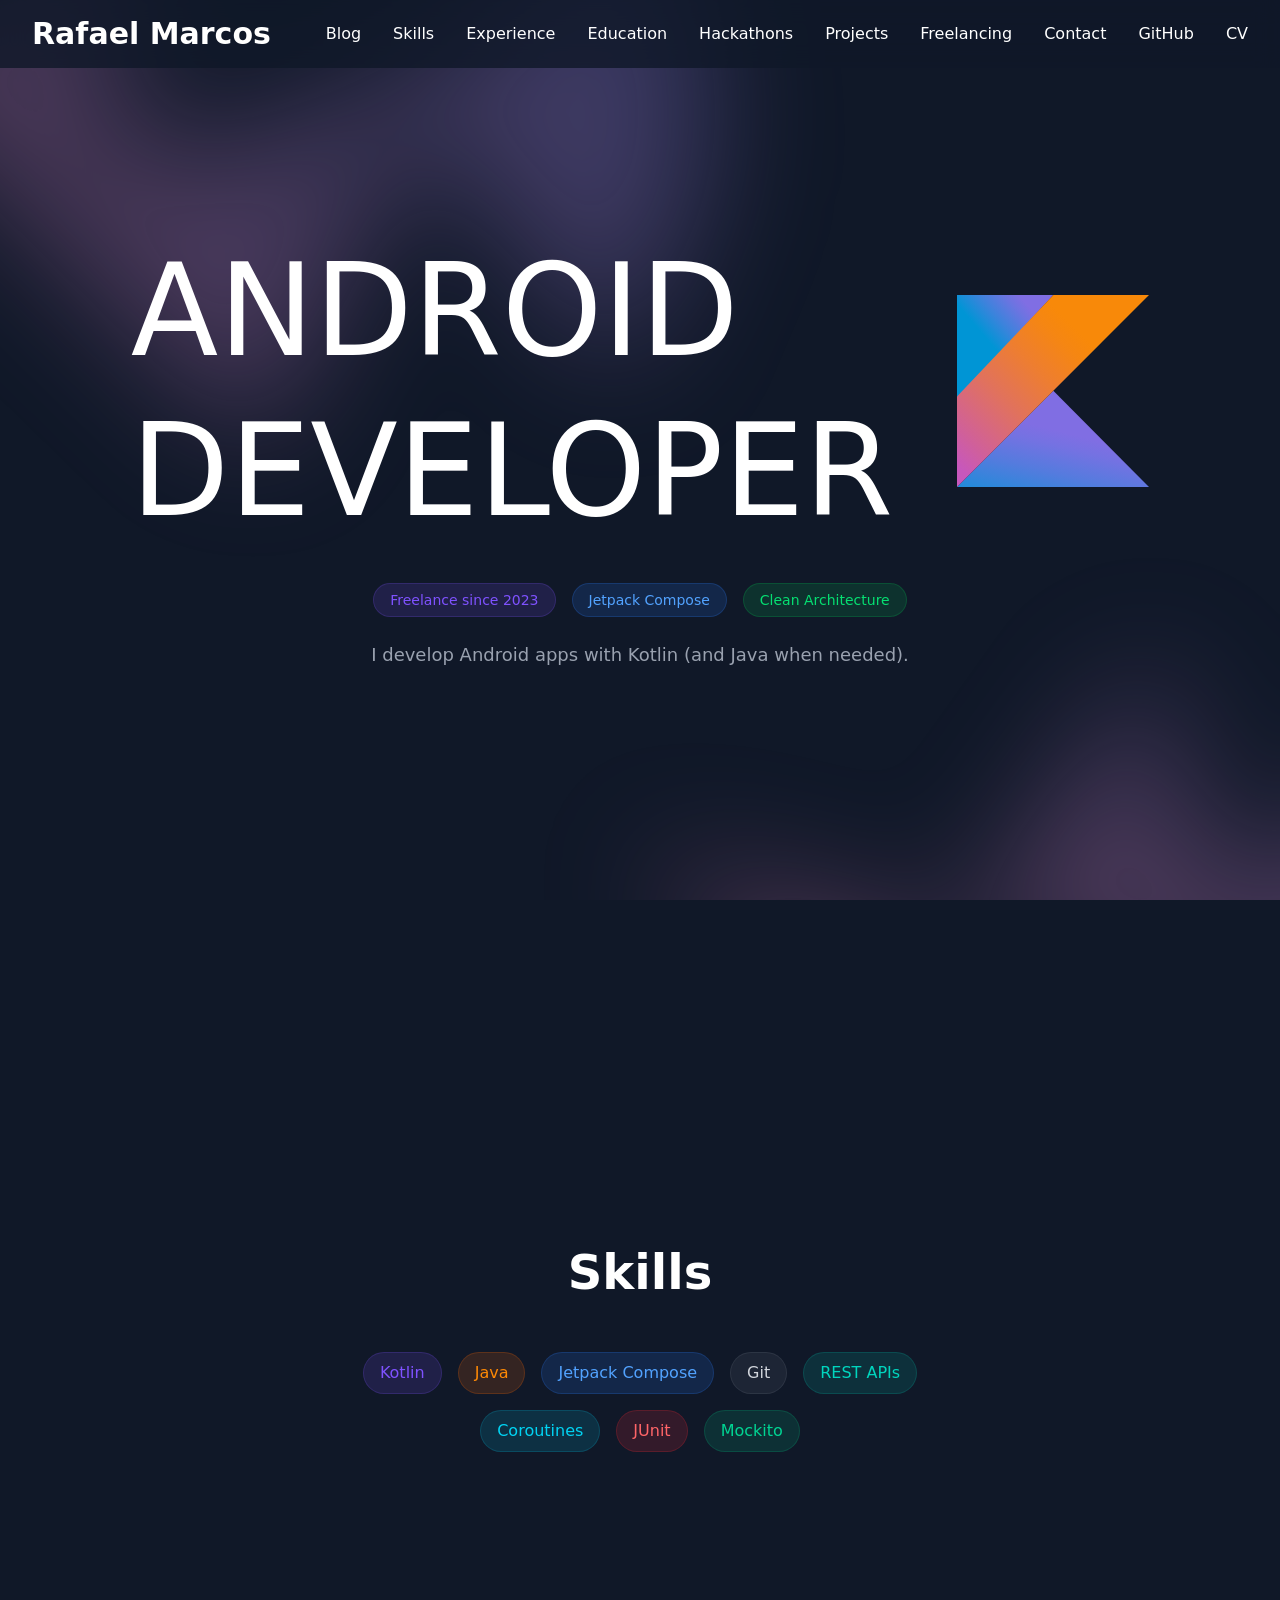
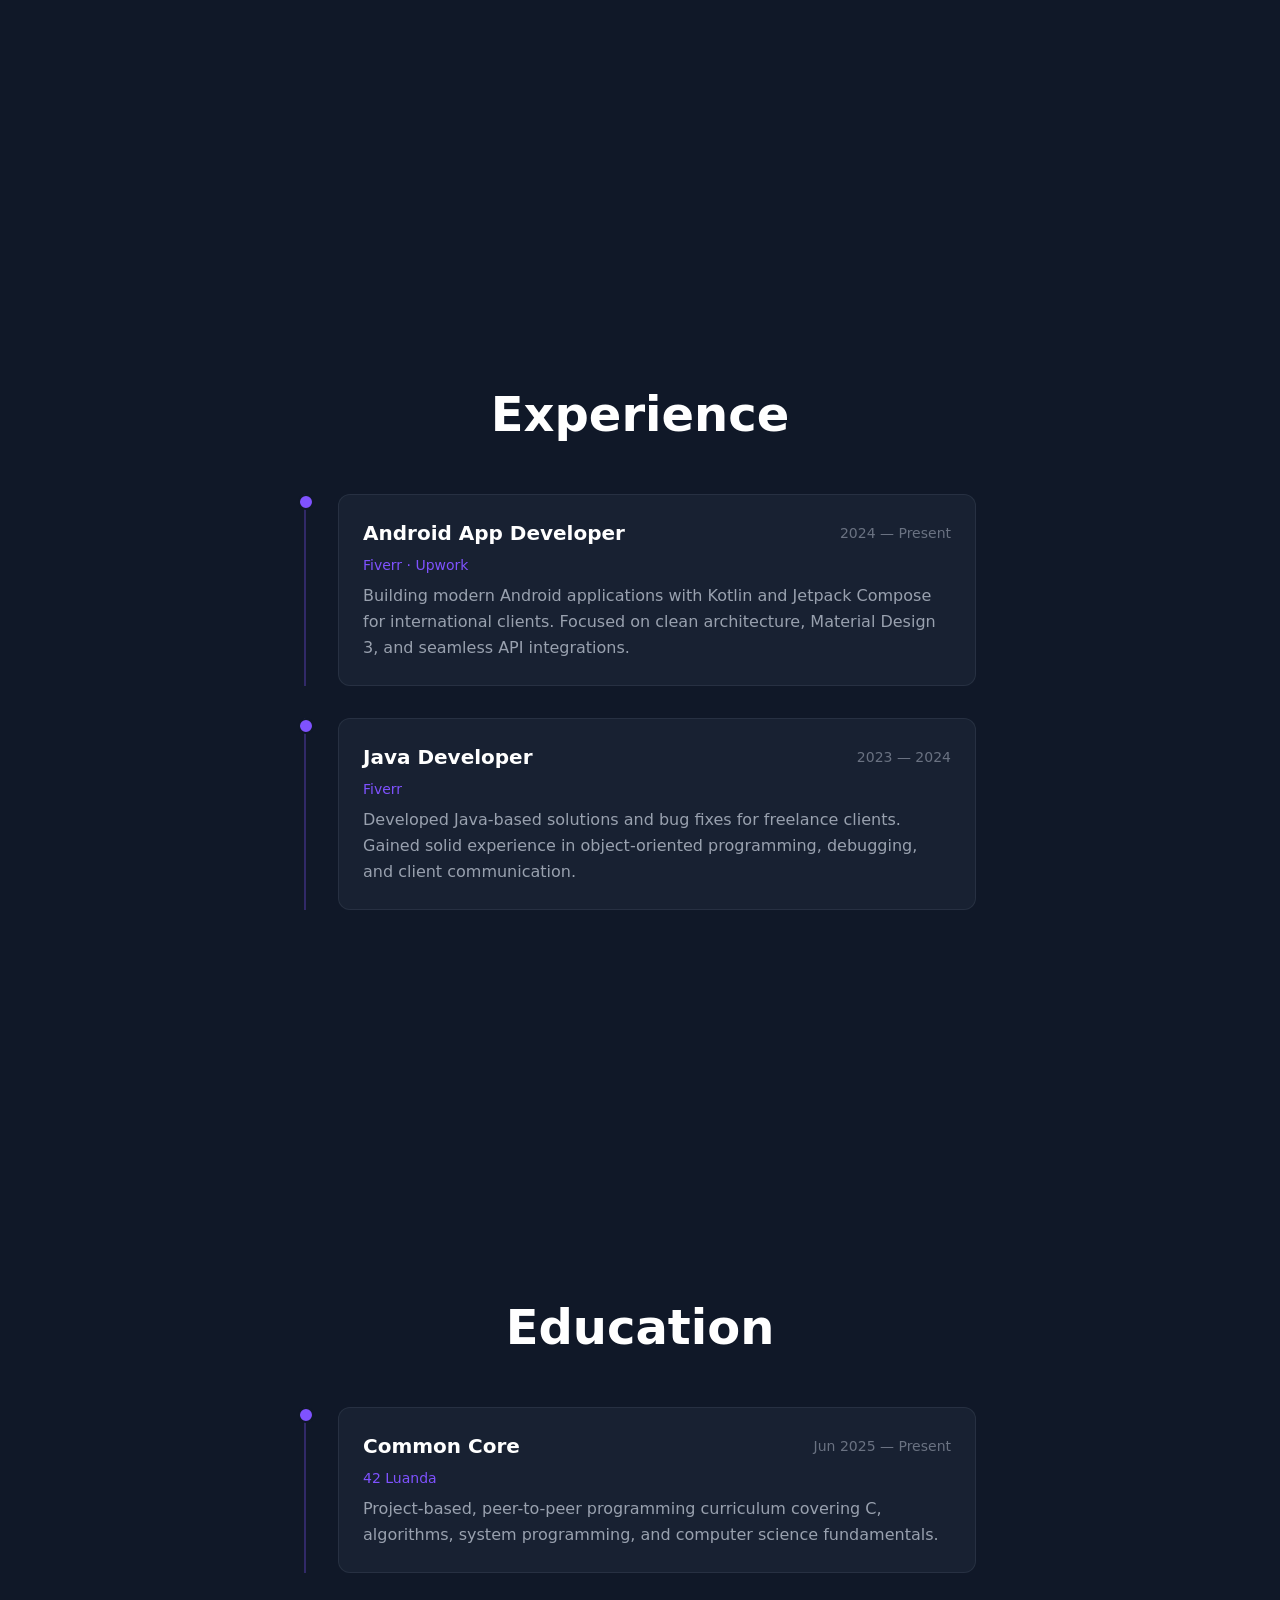
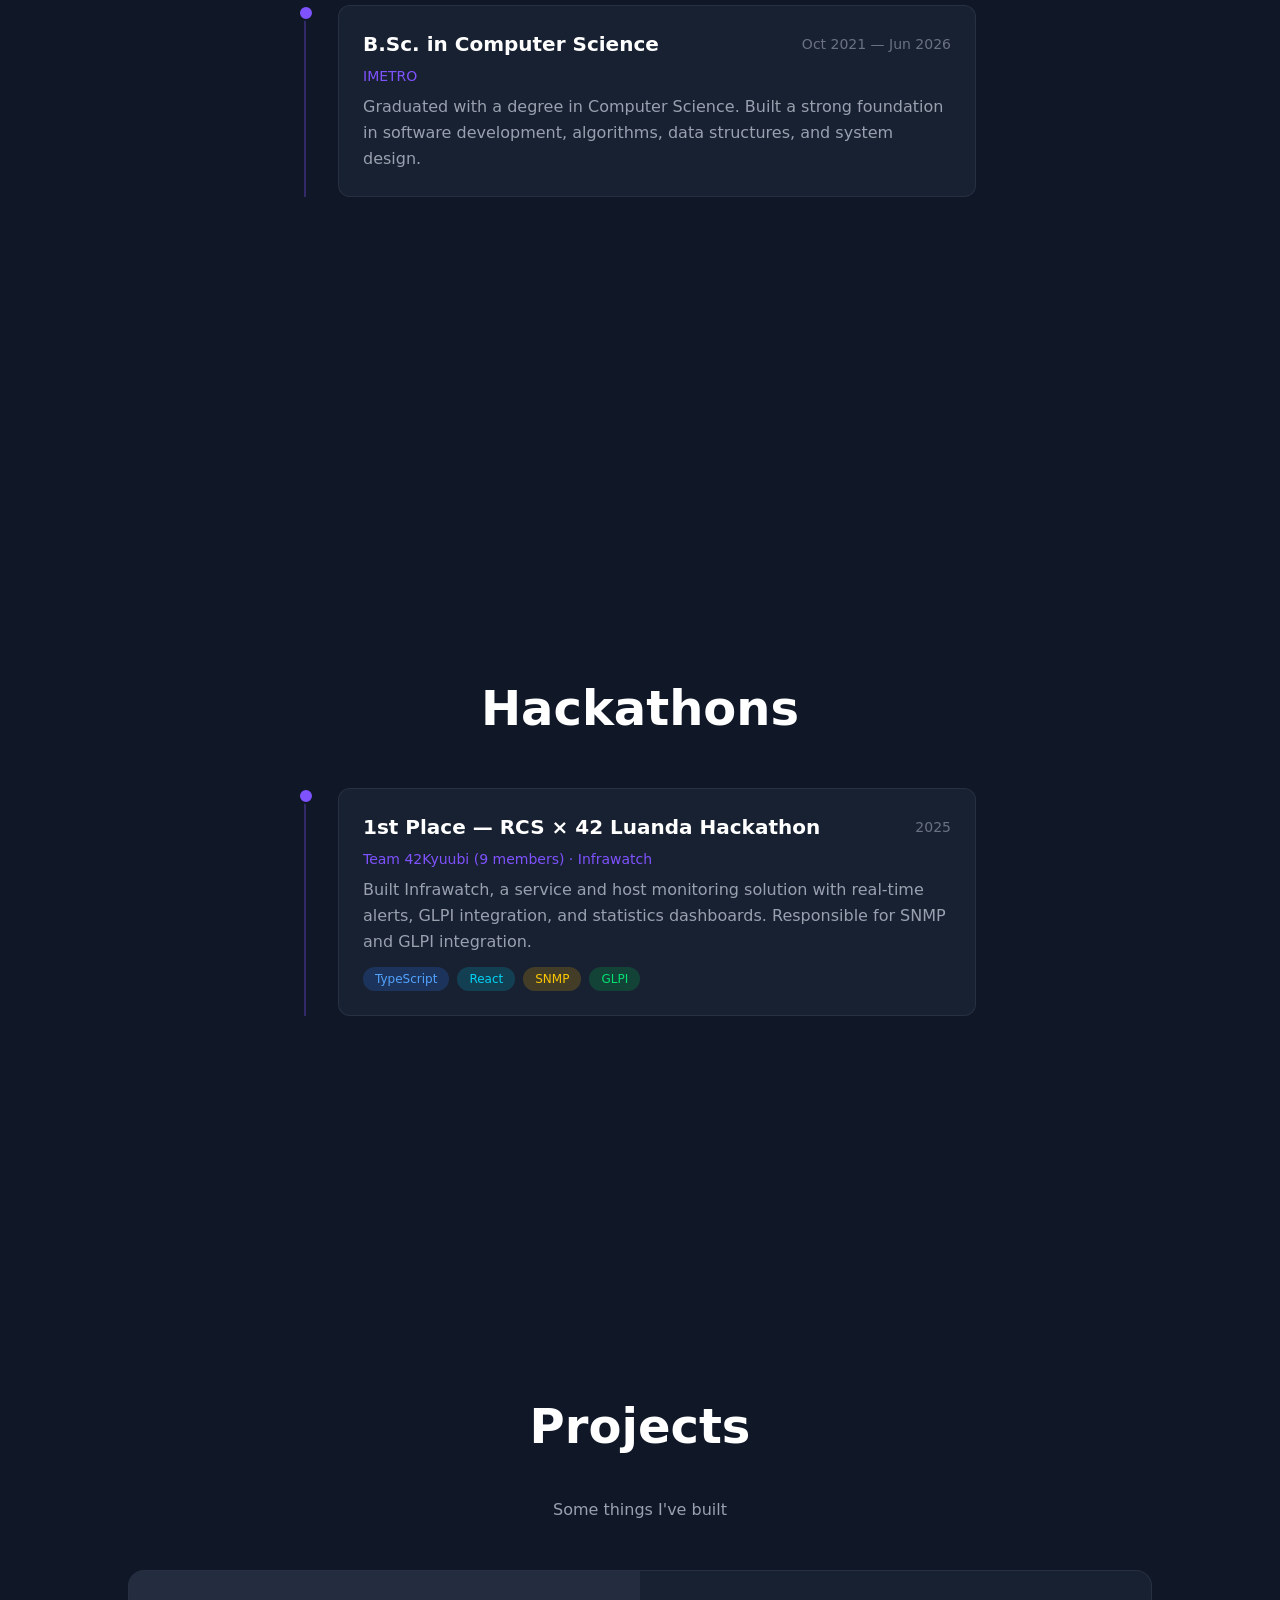
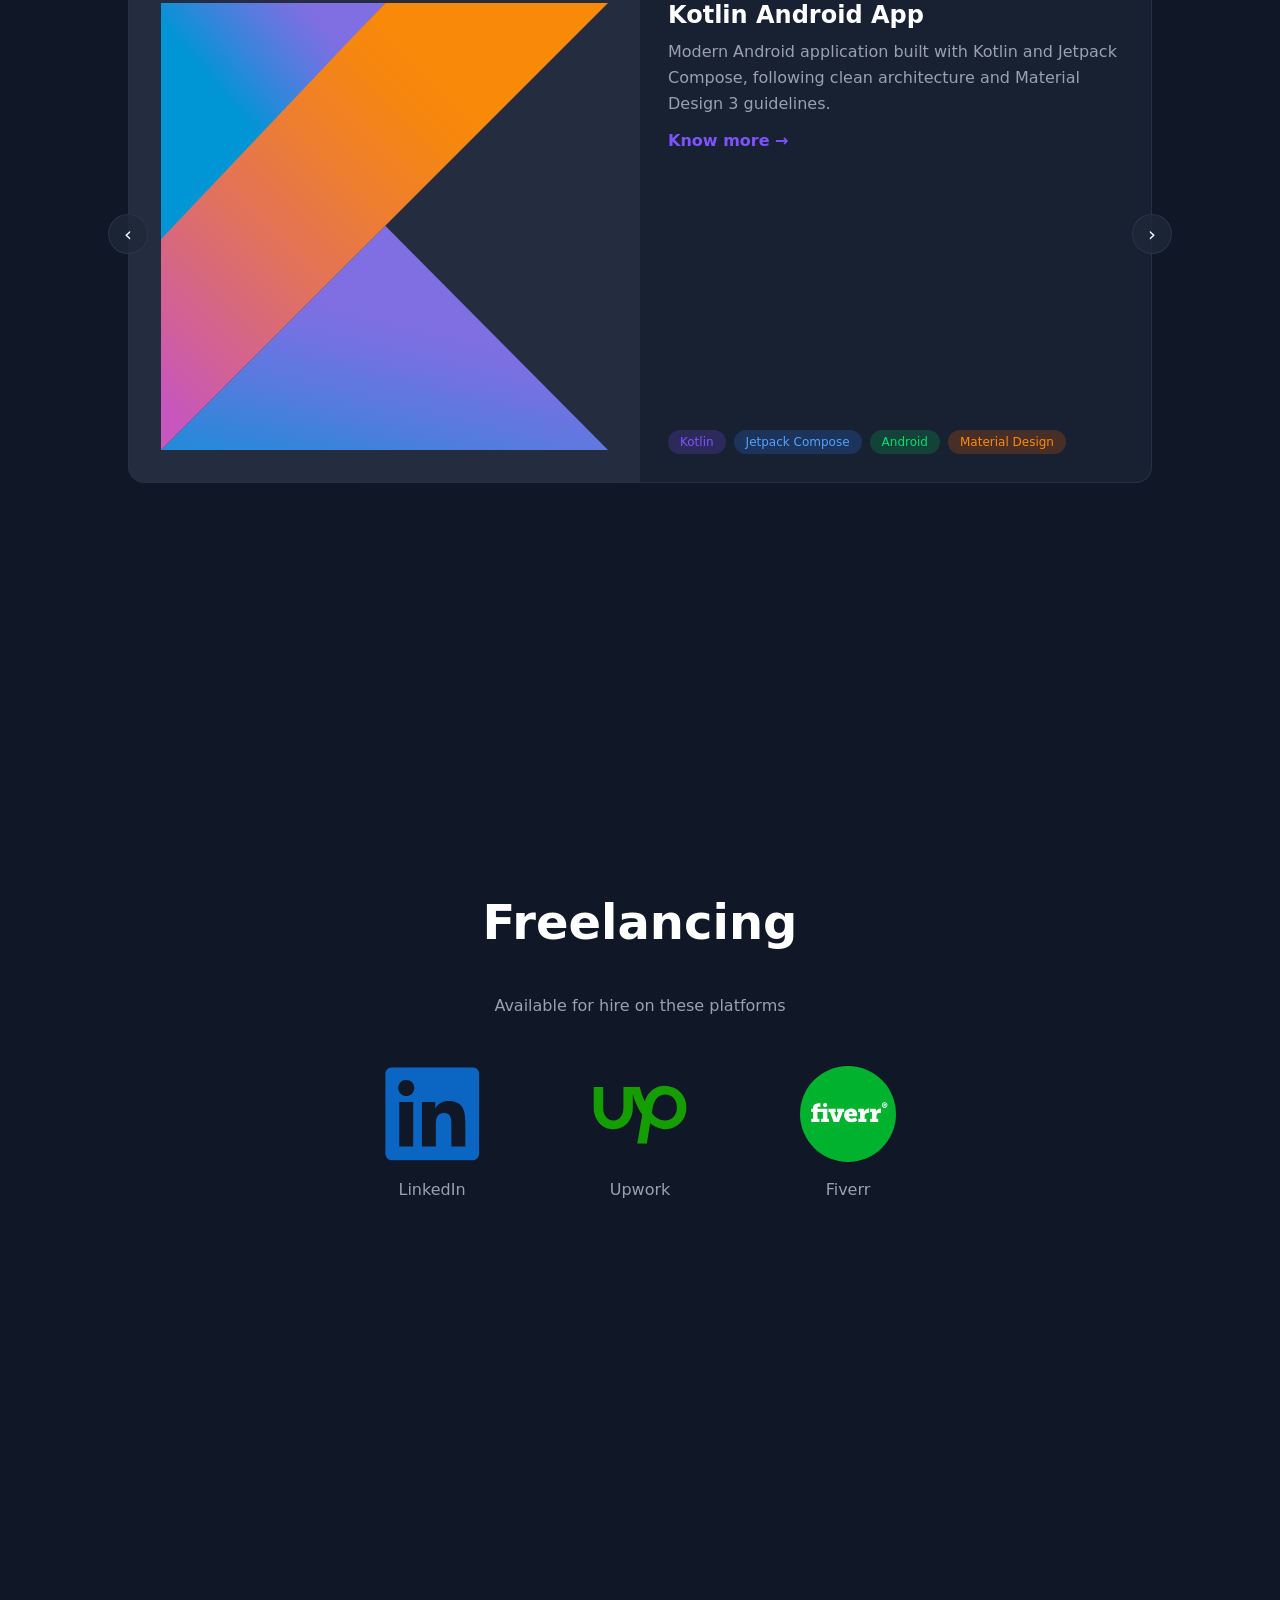
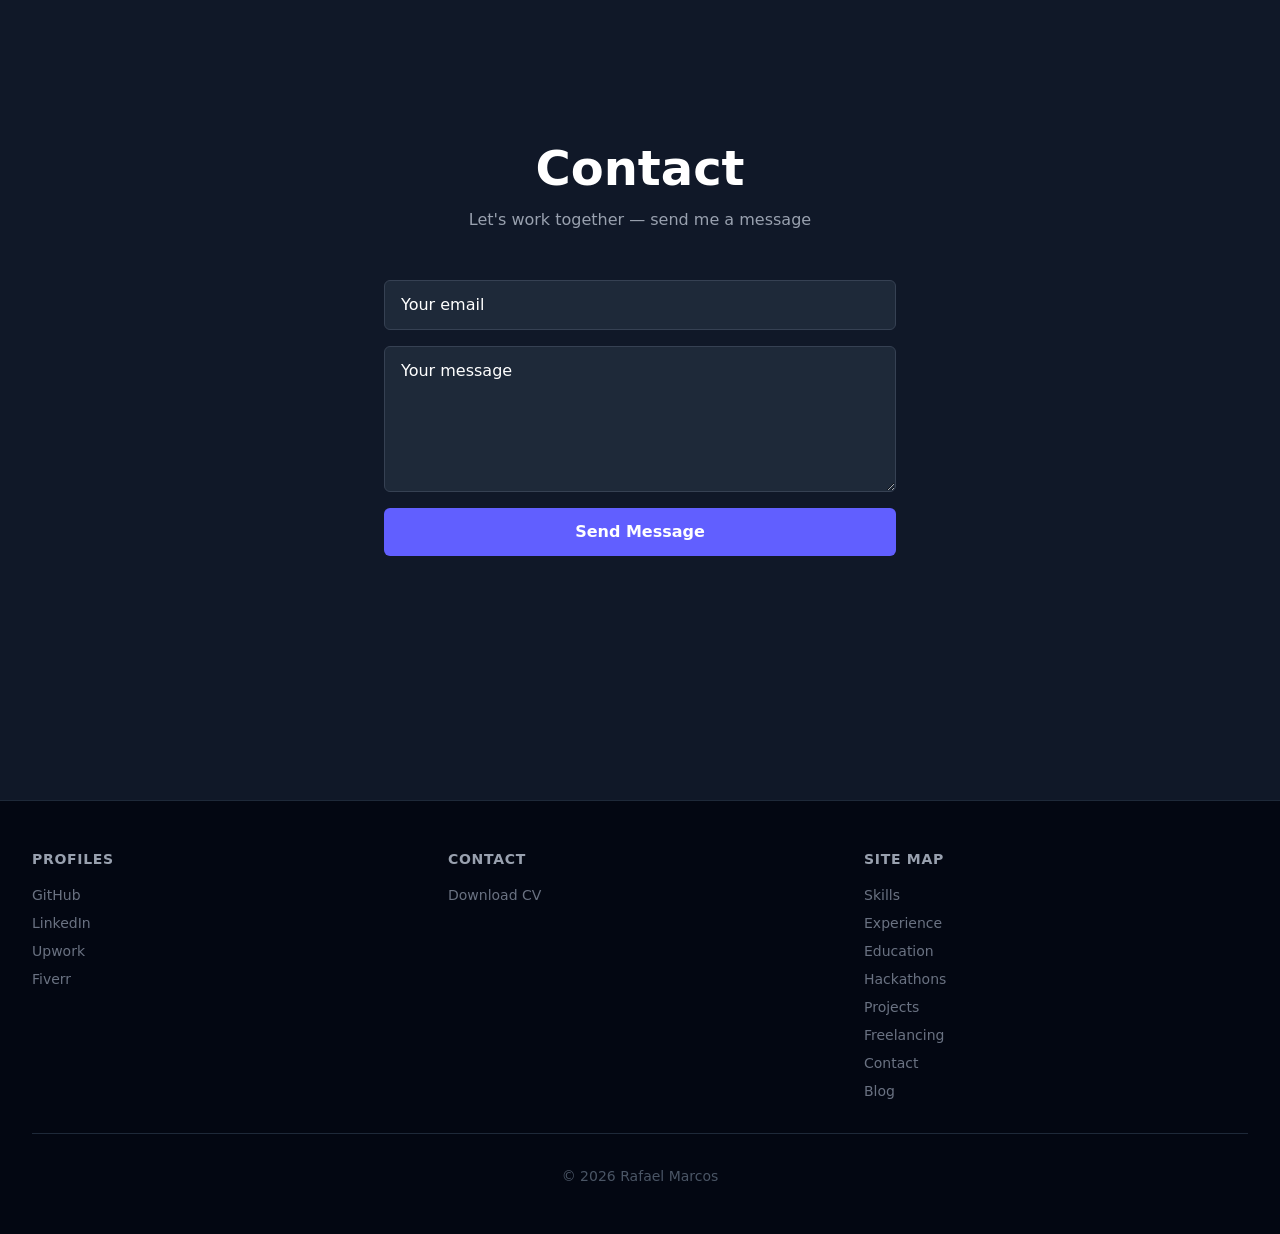
==== commit cd1f1630: "Fixing hackathon team name" ====
--- a/index.html
+++ b/index.html
@@ -210,7 +210,7 @@
                         <h2 class="text-lg sm:text-xl font-bold">1st Place — RCS × 42 Luanda Hackathon</h2>
                         <span class="text-xs sm:text-sm text-gray-500">2025</span>
                     </div>
-                    <p class="text-xs sm:text-sm text-[#7F52FF] font-medium mb-2">Team Kyuubi (9 members) · Infrawatch</p>
+                    <p class="text-xs sm:text-sm text-[#7F52FF] font-medium mb-2">Team 42Kyuubi (9 members) · Infrawatch</p>
                     <p class="text-gray-400 text-sm sm:text-base leading-relaxed mb-3">
                         Built Infrawatch, a service and host monitoring solution with real-time
                         alerts, GLPI integration, and statistics dashboards. Responsible for
@@ -302,7 +302,7 @@
     <section id="contact" class="min-h-screen flex flex-col items-center justify-center px-4 sm:px-8 gap-4">
         <h1 class="text-3xl sm:text-4xl lg:text-5xl font-bold scroll-animate">Contact</h1>
         <p class="text-gray-400 text-center max-w-md mb-4 sm:mb-8 scroll-animate" style="transition-delay: 0.1s">Let's work together — send me a message</p>
-        <form action="https://formspree.io/f/YOUR_FORM_ID" method="POST" class="flex flex-col gap-4 w-full max-w-sm sm:max-w-md lg:max-w-lg scroll-animate" style="transition-delay: 0.2s">
+        <form action="https://formspree.io/f/mjgddond" method="POST" class="flex flex-col gap-4 w-full max-w-sm sm:max-w-md lg:max-w-lg scroll-animate" style="transition-delay: 0.2s">
             <input type="email" name="email" placeholder="Your email" required
                    class="bg-gray-800 rounded-md px-4 py-3 text-white border border-gray-700 focus:outline-none focus:ring-2 focus:ring-indigo-500 text-sm sm:text-base">
             <textarea name="message" placeholder="Your message" rows="5" required
--- a/styles.css
+++ b/styles.css
@@ -255,9 +255,6 @@
   .top-0 {
     top: 0;
   }
-  .top-1 {
-    top: var(--spacing);
-  }
   .top-1\/2 {
     top: calc(1 / 2 * 100%);
   }
@@ -303,12 +300,6 @@
   .mb-4 {
     margin-bottom: calc(var(--spacing) * 4);
   }
-  .mb-8 {
-    margin-bottom: calc(var(--spacing) * 8);
-  }
-  .mb-12 {
-    margin-bottom: calc(var(--spacing) * 12);
-  }
   .block {
     display: block;
   }
@@ -321,12 +312,6 @@
   .hidden {
     display: none;
   }
-  .inline-flex {
-    display: inline-flex;
-  }
-  .table {
-    display: table;
-  }
   .aspect-\[1155\/678\] {
     aspect-ratio: 1155/678;
   }
@@ -351,9 +336,6 @@
   .h-full {
     height: 100%;
   }
-  .min-h-\[24rem\] {
-    min-height: 24rem;
-  }
   .min-h-\[26rem\] {
     min-height: 26rem;
   }
@@ -375,9 +357,6 @@
   .w-24 {
     width: calc(var(--spacing) * 24);
   }
-  .w-32 {
-    width: calc(var(--spacing) * 32);
-  }
   .w-\[36\.125rem\] {
     width: 36.125rem;
   }
@@ -402,18 +381,8 @@
   .max-w-xl {
     max-width: var(--container-xl);
   }
-  .flex-shrink {
-    flex-shrink: 1;
-  }
   .flex-shrink-0 {
     flex-shrink: 0;
-  }
-  .border-collapse {
-    border-collapse: collapse;
-  }
-  .-translate-x-1 {
-    --tw-translate-x: calc(var(--spacing) * -1);
-    translate: var(--tw-translate-x) var(--tw-translate-y);
   }
   .-translate-x-1\/2 {
     --tw-translate-x: calc(calc(1 / 2 * 100%) * -1);
@@ -427,10 +396,6 @@
     --tw-translate-x: calc(var(--spacing) * 3);
     translate: var(--tw-translate-x) var(--tw-translate-y);
   }
-  .-translate-y-1 {
-    --tw-translate-y: calc(var(--spacing) * -1);
-    translate: var(--tw-translate-x) var(--tw-translate-y);
-  }
   .-translate-y-1\/2 {
     --tw-translate-y: calc(calc(1 / 2 * 100%) * -1);
     translate: var(--tw-translate-x) var(--tw-translate-y);
@@ -446,9 +411,6 @@
   }
   .cursor-pointer {
     cursor: pointer;
-  }
-  .resize {
-    resize: both;
   }
   .snap-x {
     scroll-snap-type: x var(--tw-scroll-snap-strictness);
@@ -508,9 +470,6 @@
       margin-block-end: calc(calc(var(--spacing) * 2) * calc(1 - var(--tw-space-y-reverse)));
     }
   }
-  .self-start {
-    align-self: flex-start;
-  }
   .overflow-hidden {
     overflow: hidden;
   }
@@ -633,9 +592,6 @@
   .bg-\[\#7F52FF\]\/20 {
     background-color: color-mix(in oklab, #7F52FF 20%, transparent);
   }
-  .bg-blue-500 {
-    background-color: var(--color-blue-500);
-  }
   .bg-blue-500\/15 {
     background-color: color-mix(in srgb, oklch(62.3% 0.214 259.815) 15%, transparent);
     @supports (color: color-mix(in lab, red, red)) {
@@ -672,15 +628,6 @@
       background-color: color-mix(in oklab, var(--color-gray-500) 15%, transparent);
     }
   }
-  .bg-gray-700 {
-    background-color: var(--color-gray-700);
-  }
-  .bg-gray-700\/20 {
-    background-color: color-mix(in srgb, oklch(37.3% 0.034 259.733) 20%, transparent);
-    @supports (color: color-mix(in lab, red, red)) {
-      background-color: color-mix(in oklab, var(--color-gray-700) 20%, transparent);
-    }
-  }
   .bg-gray-700\/40 {
     background-color: color-mix(in srgb, oklch(37.3% 0.034 259.733) 40%, transparent);
     @supports (color: color-mix(in lab, red, red)) {
@@ -714,9 +661,6 @@
   .bg-gray-950 {
     background-color: var(--color-gray-950);
   }
-  .bg-green-500 {
-    background-color: var(--color-green-500);
-  }
   .bg-green-500\/15 {
     background-color: color-mix(in srgb, oklch(72.3% 0.219 149.579) 15%, transparent);
     @supports (color: color-mix(in lab, red, red)) {
@@ -731,9 +675,6 @@
   }
   .bg-indigo-500 {
     background-color: var(--color-indigo-500);
-  }
-  .bg-orange-500 {
-    background-color: var(--color-orange-500);
   }
   .bg-orange-500\/15 {
     background-color: color-mix(in srgb, oklch(70.5% 0.213 47.604) 15%, transparent);
@@ -795,18 +736,12 @@
   .p-6 {
     padding: calc(var(--spacing) * 6);
   }
-  .p-8 {
-    padding: calc(var(--spacing) * 8);
-  }
   .px-3 {
     padding-inline: calc(var(--spacing) * 3);
   }
   .px-4 {
     padding-inline: calc(var(--spacing) * 4);
   }
-  .px-8 {
-    padding-inline: calc(var(--spacing) * 8);
-  }
   .py-1 {
     padding-block: var(--spacing);
   }
@@ -818,9 +753,6 @@
   }
   .py-3 {
     padding-block: calc(var(--spacing) * 3);
-  }
-  .py-6 {
-    padding-block: calc(var(--spacing) * 6);
   }
   .py-10 {
     padding-block: calc(var(--spacing) * 10);
@@ -847,18 +779,10 @@
     font-size: var(--text-3xl);
     line-height: var(--tw-leading, var(--text-3xl--line-height));
   }
-  .text-4xl {
-    font-size: var(--text-4xl);
-    line-height: var(--tw-leading, var(--text-4xl--line-height));
-  }
   .text-5xl {
     font-size: var(--text-5xl);
     line-height: var(--tw-leading, var(--text-5xl--line-height));
   }
-  .text-9xl {
-    font-size: var(--text-9xl);
-    line-height: var(--tw-leading, var(--text-9xl--line-height));
-  }
   .text-base {
     font-size: var(--text-base);
     line-height: var(--tw-leading, var(--text-base--line-height));
@@ -954,39 +878,11 @@
   .uppercase {
     text-transform: uppercase;
   }
-  .italic {
-    font-style: italic;
-  }
-  .underline {
-    text-decoration-line: underline;
-  }
   .opacity-30 {
     opacity: 30%;
   }
-  .opacity-50 {
-    opacity: 50%;
-  }
-  .outline {
-    outline-style: var(--tw-outline-style);
-    outline-width: 1px;
-  }
   .blur-3xl {
     --tw-blur: blur(var(--blur-3xl));
-    filter: var(--tw-blur,) var(--tw-brightness,) var(--tw-contrast,) var(--tw-grayscale,) var(--tw-hue-rotate,) var(--tw-invert,) var(--tw-saturate,) var(--tw-sepia,) var(--tw-drop-shadow,);
-  }
-  .brightness-0 {
-    --tw-brightness: brightness(0%);
-    filter: var(--tw-blur,) var(--tw-brightness,) var(--tw-contrast,) var(--tw-grayscale,) var(--tw-hue-rotate,) var(--tw-invert,) var(--tw-saturate,) var(--tw-sepia,) var(--tw-drop-shadow,);
-  }
-  .grayscale {
-    --tw-grayscale: grayscale(100%);
-    filter: var(--tw-blur,) var(--tw-brightness,) var(--tw-contrast,) var(--tw-grayscale,) var(--tw-hue-rotate,) var(--tw-invert,) var(--tw-saturate,) var(--tw-sepia,) var(--tw-drop-shadow,);
-  }
-  .invert {
-    --tw-invert: invert(100%);
-    filter: var(--tw-blur,) var(--tw-brightness,) var(--tw-contrast,) var(--tw-grayscale,) var(--tw-hue-rotate,) var(--tw-invert,) var(--tw-saturate,) var(--tw-sepia,) var(--tw-drop-shadow,);
-  }
-  .filter {
     filter: var(--tw-blur,) var(--tw-brightness,) var(--tw-contrast,) var(--tw-grayscale,) var(--tw-hue-rotate,) var(--tw-invert,) var(--tw-saturate,) var(--tw-sepia,) var(--tw-drop-shadow,);
   }
   .backdrop-blur-md {
@@ -994,17 +890,8 @@
     -webkit-backdrop-filter: var(--tw-backdrop-blur,) var(--tw-backdrop-brightness,) var(--tw-backdrop-contrast,) var(--tw-backdrop-grayscale,) var(--tw-backdrop-hue-rotate,) var(--tw-backdrop-invert,) var(--tw-backdrop-opacity,) var(--tw-backdrop-saturate,) var(--tw-backdrop-sepia,);
     backdrop-filter: var(--tw-backdrop-blur,) var(--tw-backdrop-brightness,) var(--tw-backdrop-contrast,) var(--tw-backdrop-grayscale,) var(--tw-backdrop-hue-rotate,) var(--tw-backdrop-invert,) var(--tw-backdrop-opacity,) var(--tw-backdrop-saturate,) var(--tw-backdrop-sepia,);
   }
-  .backdrop-filter {
-    -webkit-backdrop-filter: var(--tw-backdrop-blur,) var(--tw-backdrop-brightness,) var(--tw-backdrop-contrast,) var(--tw-backdrop-grayscale,) var(--tw-backdrop-hue-rotate,) var(--tw-backdrop-invert,) var(--tw-backdrop-opacity,) var(--tw-backdrop-saturate,) var(--tw-backdrop-sepia,);
-    backdrop-filter: var(--tw-backdrop-blur,) var(--tw-backdrop-brightness,) var(--tw-backdrop-contrast,) var(--tw-backdrop-grayscale,) var(--tw-backdrop-hue-rotate,) var(--tw-backdrop-invert,) var(--tw-backdrop-opacity,) var(--tw-backdrop-saturate,) var(--tw-backdrop-sepia,);
-  }
   .transition {
     transition-property: color, background-color, border-color, outline-color, text-decoration-color, fill, stroke, --tw-gradient-from, --tw-gradient-via, --tw-gradient-to, opacity, box-shadow, transform, translate, scale, rotate, filter, -webkit-backdrop-filter, backdrop-filter, display, content-visibility, overlay, pointer-events;
-    transition-timing-function: var(--tw-ease, var(--default-transition-timing-function));
-    transition-duration: var(--tw-duration, var(--default-transition-duration));
-  }
-  .transition-all {
-    transition-property: all;
     transition-timing-function: var(--tw-ease, var(--default-transition-timing-function));
     transition-duration: var(--tw-duration, var(--default-transition-duration));
   }
@@ -1039,37 +926,6 @@
       }
     }
   }
-  .group-hover\:opacity-100 {
-    &:is(:where(.group):hover *) {
-      @media (hover: hover) {
-        opacity: 100%;
-      }
-    }
-  }
-  .group-hover\:brightness-100 {
-    &:is(:where(.group):hover *) {
-      @media (hover: hover) {
-        --tw-brightness: brightness(100%);
-        filter: var(--tw-blur,) var(--tw-brightness,) var(--tw-contrast,) var(--tw-grayscale,) var(--tw-hue-rotate,) var(--tw-invert,) var(--tw-saturate,) var(--tw-sepia,) var(--tw-drop-shadow,);
-      }
-    }
-  }
-  .group-hover\:grayscale-0 {
-    &:is(:where(.group):hover *) {
-      @media (hover: hover) {
-        --tw-grayscale: grayscale(0%);
-        filter: var(--tw-blur,) var(--tw-brightness,) var(--tw-contrast,) var(--tw-grayscale,) var(--tw-hue-rotate,) var(--tw-invert,) var(--tw-saturate,) var(--tw-sepia,) var(--tw-drop-shadow,);
-      }
-    }
-  }
-  .group-hover\:invert-0 {
-    &:is(:where(.group):hover *) {
-      @media (hover: hover) {
-        --tw-invert: invert(0%);
-        filter: var(--tw-blur,) var(--tw-brightness,) var(--tw-contrast,) var(--tw-grayscale,) var(--tw-hue-rotate,) var(--tw-invert,) var(--tw-saturate,) var(--tw-sepia,) var(--tw-drop-shadow,);
-      }
-    }
-  }
   .hover\:bg-gray-700 {
     &:hover {
       @media (hover: hover) {
@@ -1084,16 +940,6 @@
       }
     }
   }
-  .hover\:bg-white\/5 {
-    &:hover {
-      @media (hover: hover) {
-        background-color: color-mix(in srgb, #fff 5%, transparent);
-        @supports (color: color-mix(in lab, red, red)) {
-          background-color: color-mix(in oklab, var(--color-white) 5%, transparent);
-        }
-      }
-    }
-  }
   .hover\:text-white {
     &:hover {
       @media (hover: hover) {
@@ -1160,11 +1006,6 @@
       margin-bottom: calc(var(--spacing) * 8);
     }
   }
-  .sm\:mb-12 {
-    @media (width >= 40rem) {
-      margin-bottom: calc(var(--spacing) * 12);
-    }
-  }
   .sm\:h-20 {
     @media (width >= 40rem) {
       height: calc(var(--spacing) * 20);
@@ -1185,11 +1026,6 @@
       width: calc(var(--spacing) * 32);
     }
   }
-  .sm\:w-40 {
-    @media (width >= 40rem) {
-      width: calc(var(--spacing) * 40);
-    }
-  }
   .sm\:w-\[72\.1875rem\] {
     @media (width >= 40rem) {
       width: 72.1875rem;
@@ -1215,11 +1051,6 @@
       gap: calc(var(--spacing) * 4);
     }
   }
-  .sm\:gap-6 {
-    @media (width >= 40rem) {
-      gap: calc(var(--spacing) * 6);
-    }
-  }
   .sm\:gap-8 {
     @media (width >= 40rem) {
       gap: calc(var(--spacing) * 8);
@@ -1235,11 +1066,6 @@
       gap: calc(var(--spacing) * 14);
     }
   }
-  .sm\:gap-16 {
-    @media (width >= 40rem) {
-      gap: calc(var(--spacing) * 16);
-    }
-  }
   .sm\:p-6 {
     @media (width >= 40rem) {
       padding: calc(var(--spacing) * 6);
@@ -1263,11 +1089,6 @@
   .sm\:px-8 {
     @media (width >= 40rem) {
       padding-inline: calc(var(--spacing) * 8);
-    }
-  }
-  .sm\:py-8 {
-    @media (width >= 40rem) {
-      padding-block: calc(var(--spacing) * 8);
     }
   }
   .sm\:py-12 {
@@ -1322,19 +1143,9 @@
       grid-column: span 1 / span 1;
     }
   }
-  .md\:h-auto {
-    @media (width >= 48rem) {
-      height: auto;
-    }
-  }
   .md\:h-full {
     @media (width >= 48rem) {
       height: 100%;
-    }
-  }
-  .md\:min-h-0 {
-    @media (width >= 48rem) {
-      min-height: 0;
     }
   }
   .md\:min-h-\[22rem\] {
@@ -1414,11 +1225,6 @@
       align-items: center;
     }
   }
-  .lg\:gap-8 {
-    @media (width >= 64rem) {
-      gap: calc(var(--spacing) * 8);
-    }
-  }
   .lg\:gap-16 {
     @media (width >= 64rem) {
       gap: calc(var(--spacing) * 16);
@@ -1427,11 +1233,6 @@
   .lg\:gap-20 {
     @media (width >= 64rem) {
       gap: calc(var(--spacing) * 20);
-    }
-  }
-  .lg\:px-4 {
-    @media (width >= 64rem) {
-      padding-inline: calc(var(--spacing) * 4);
     }
   }
   .lg\:px-8 {
@@ -1588,11 +1389,6 @@
 @property --tw-tracking {
   syntax: "*";
   inherits: false;
-}
-@property --tw-outline-style {
-  syntax: "*";
-  inherits: false;
-  initial-value: solid;
 }
 @property --tw-blur {
   syntax: "*";
@@ -1793,7 +1589,6 @@
       --tw-leading: initial;
       --tw-font-weight: initial;
       --tw-tracking: initial;
-      --tw-outline-style: solid;
       --tw-blur: initial;
       --tw-brightness: initial;
       --tw-contrast: initial;
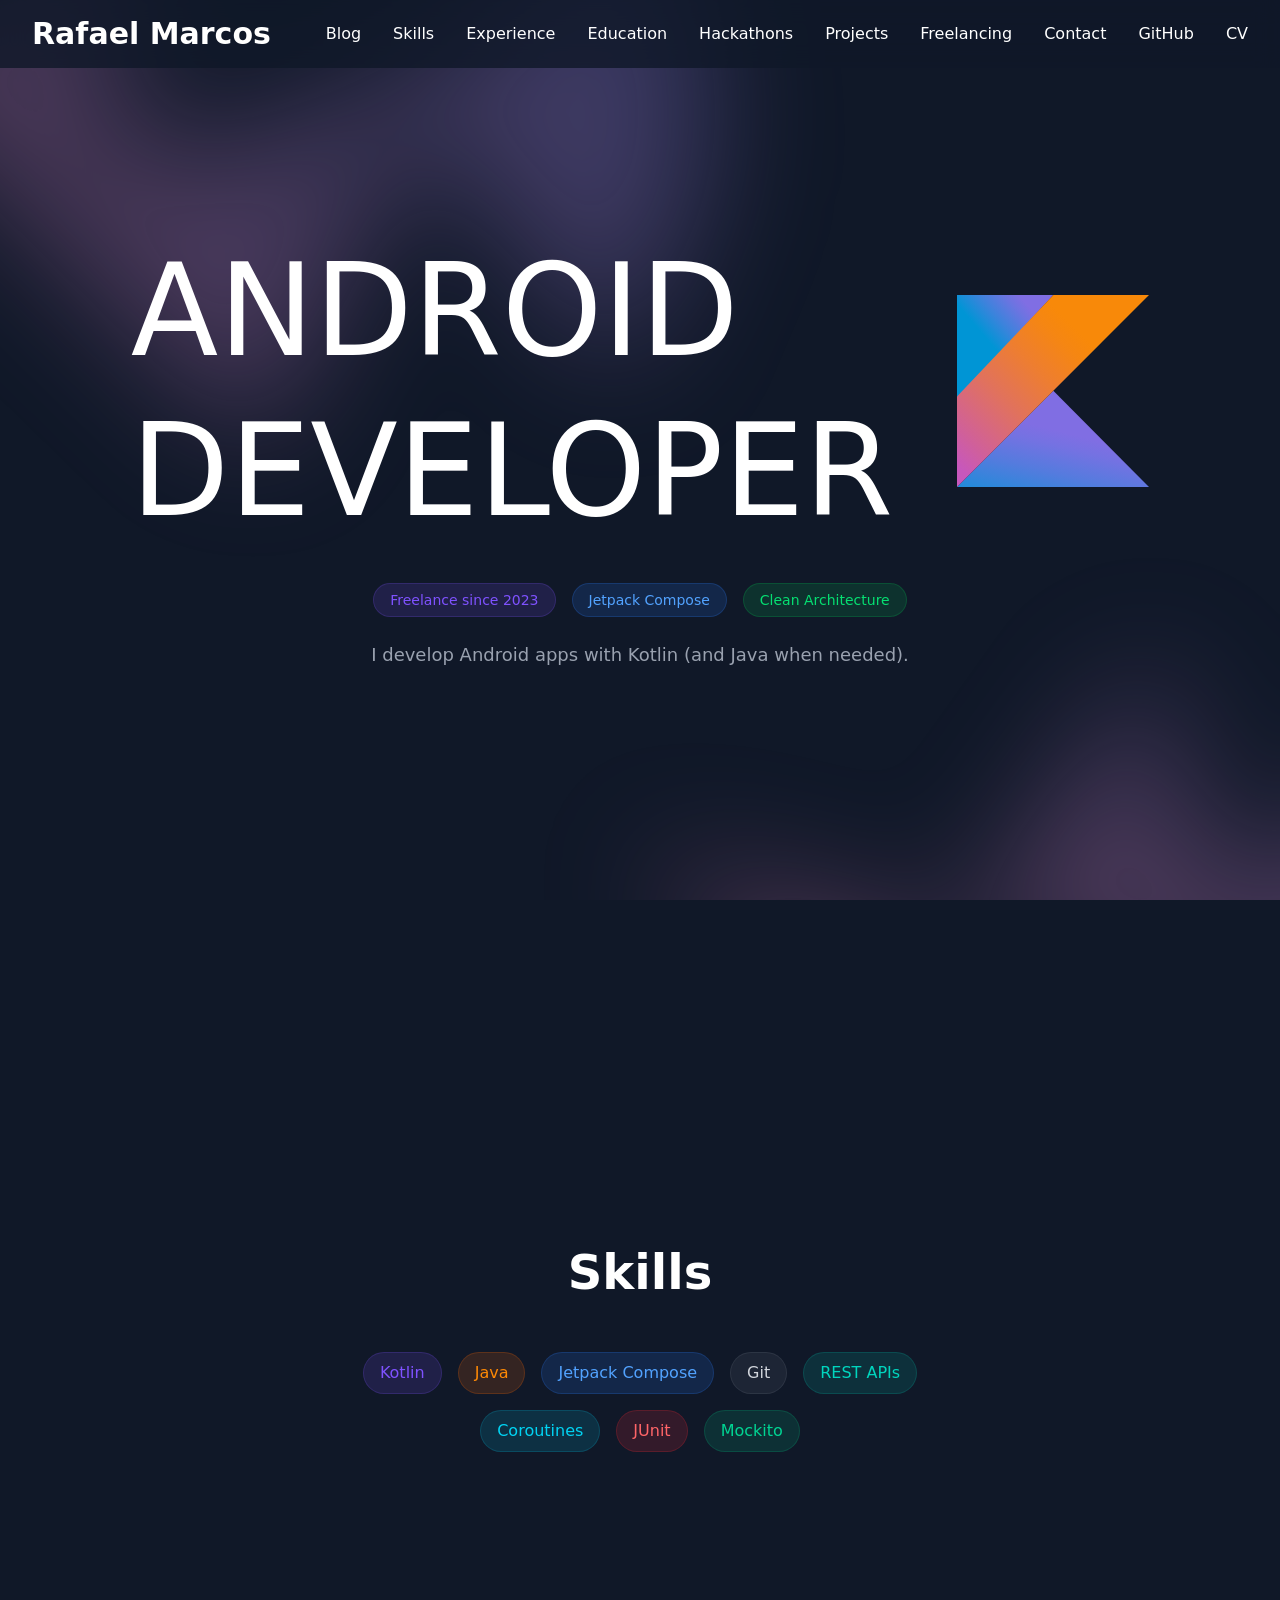
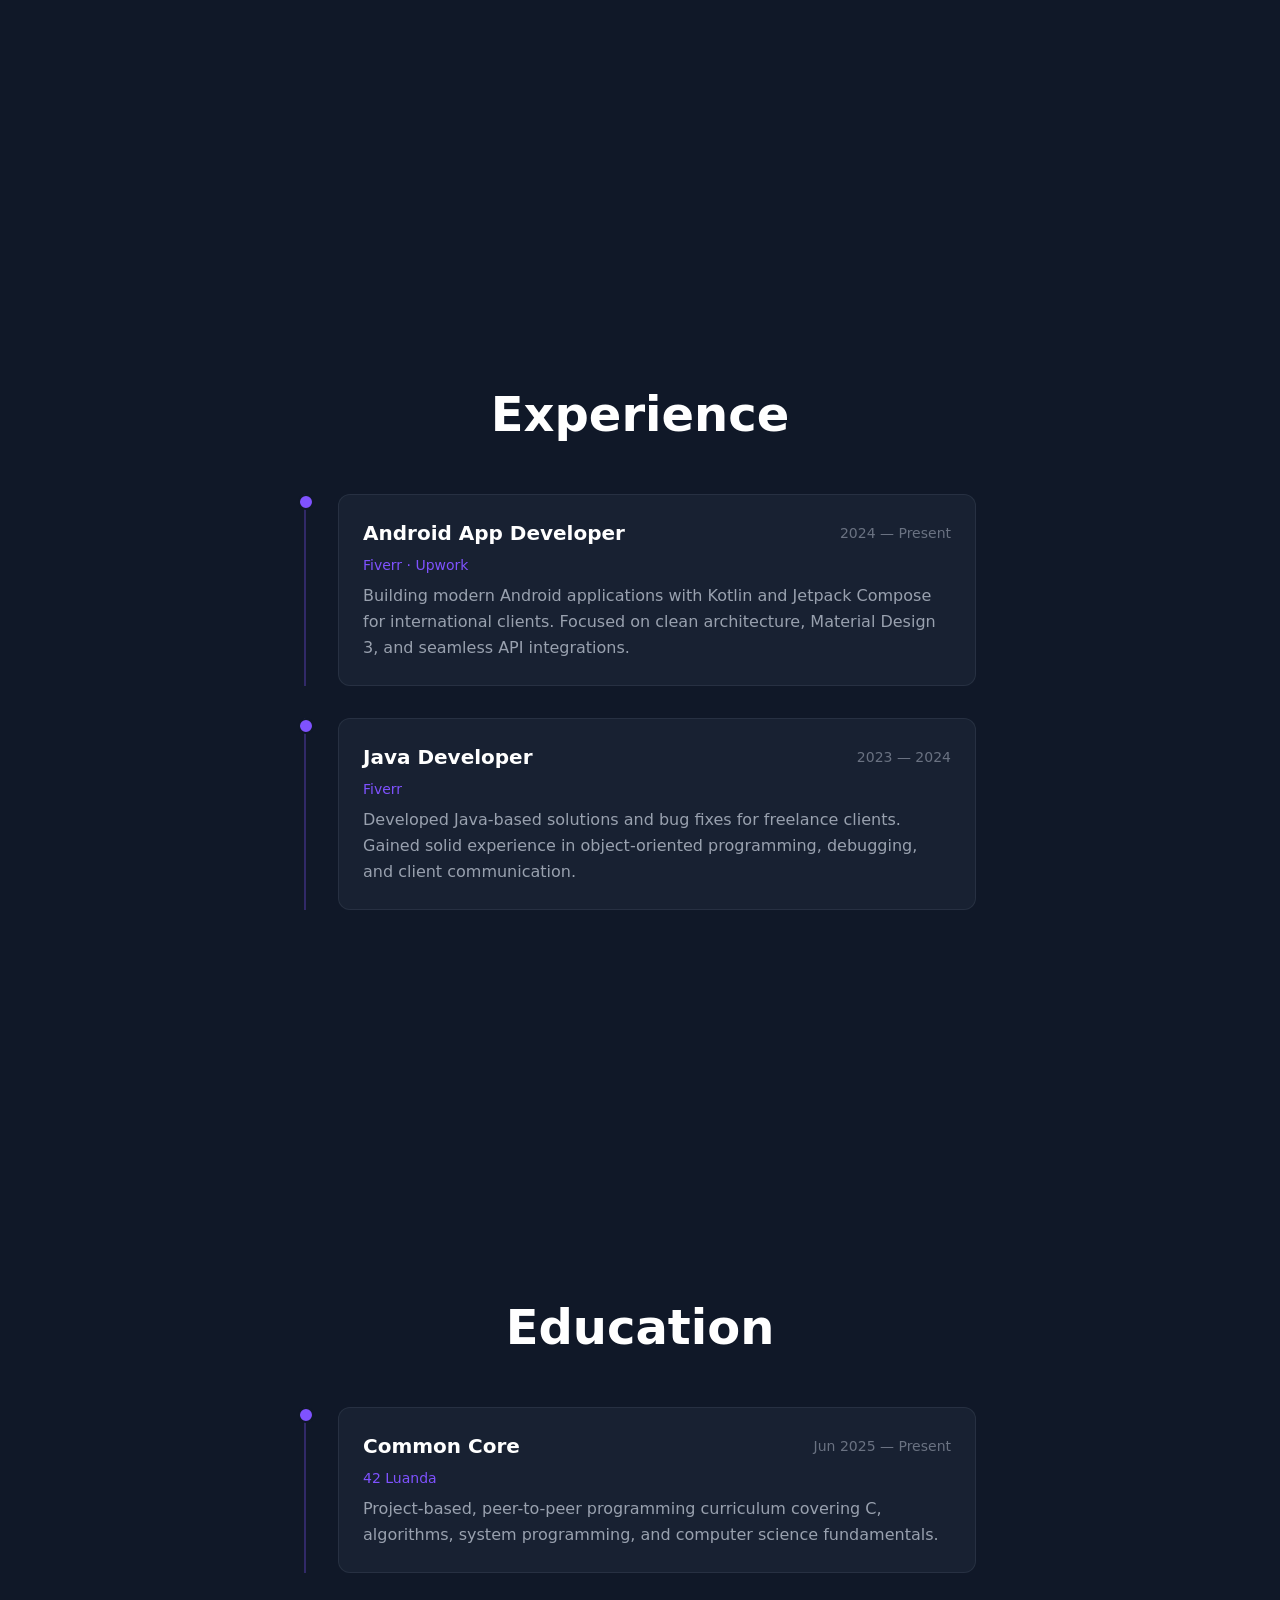
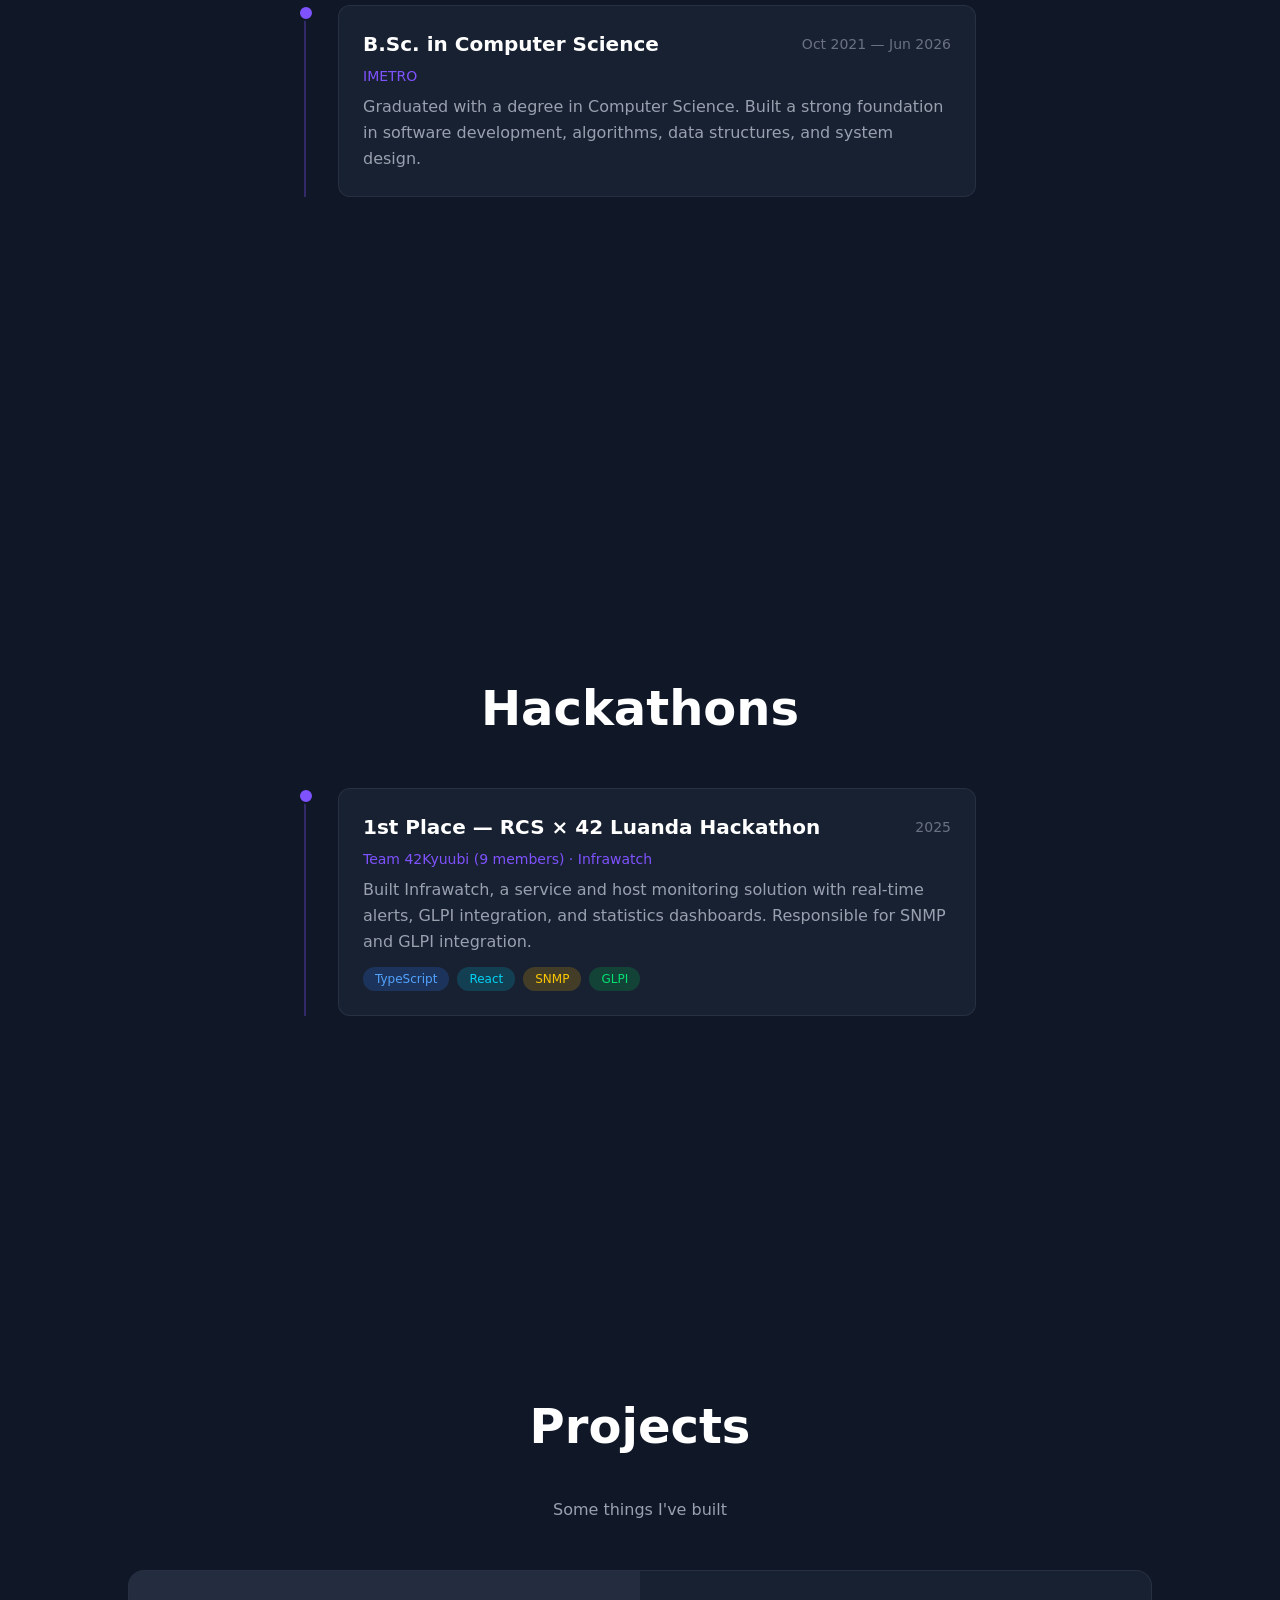
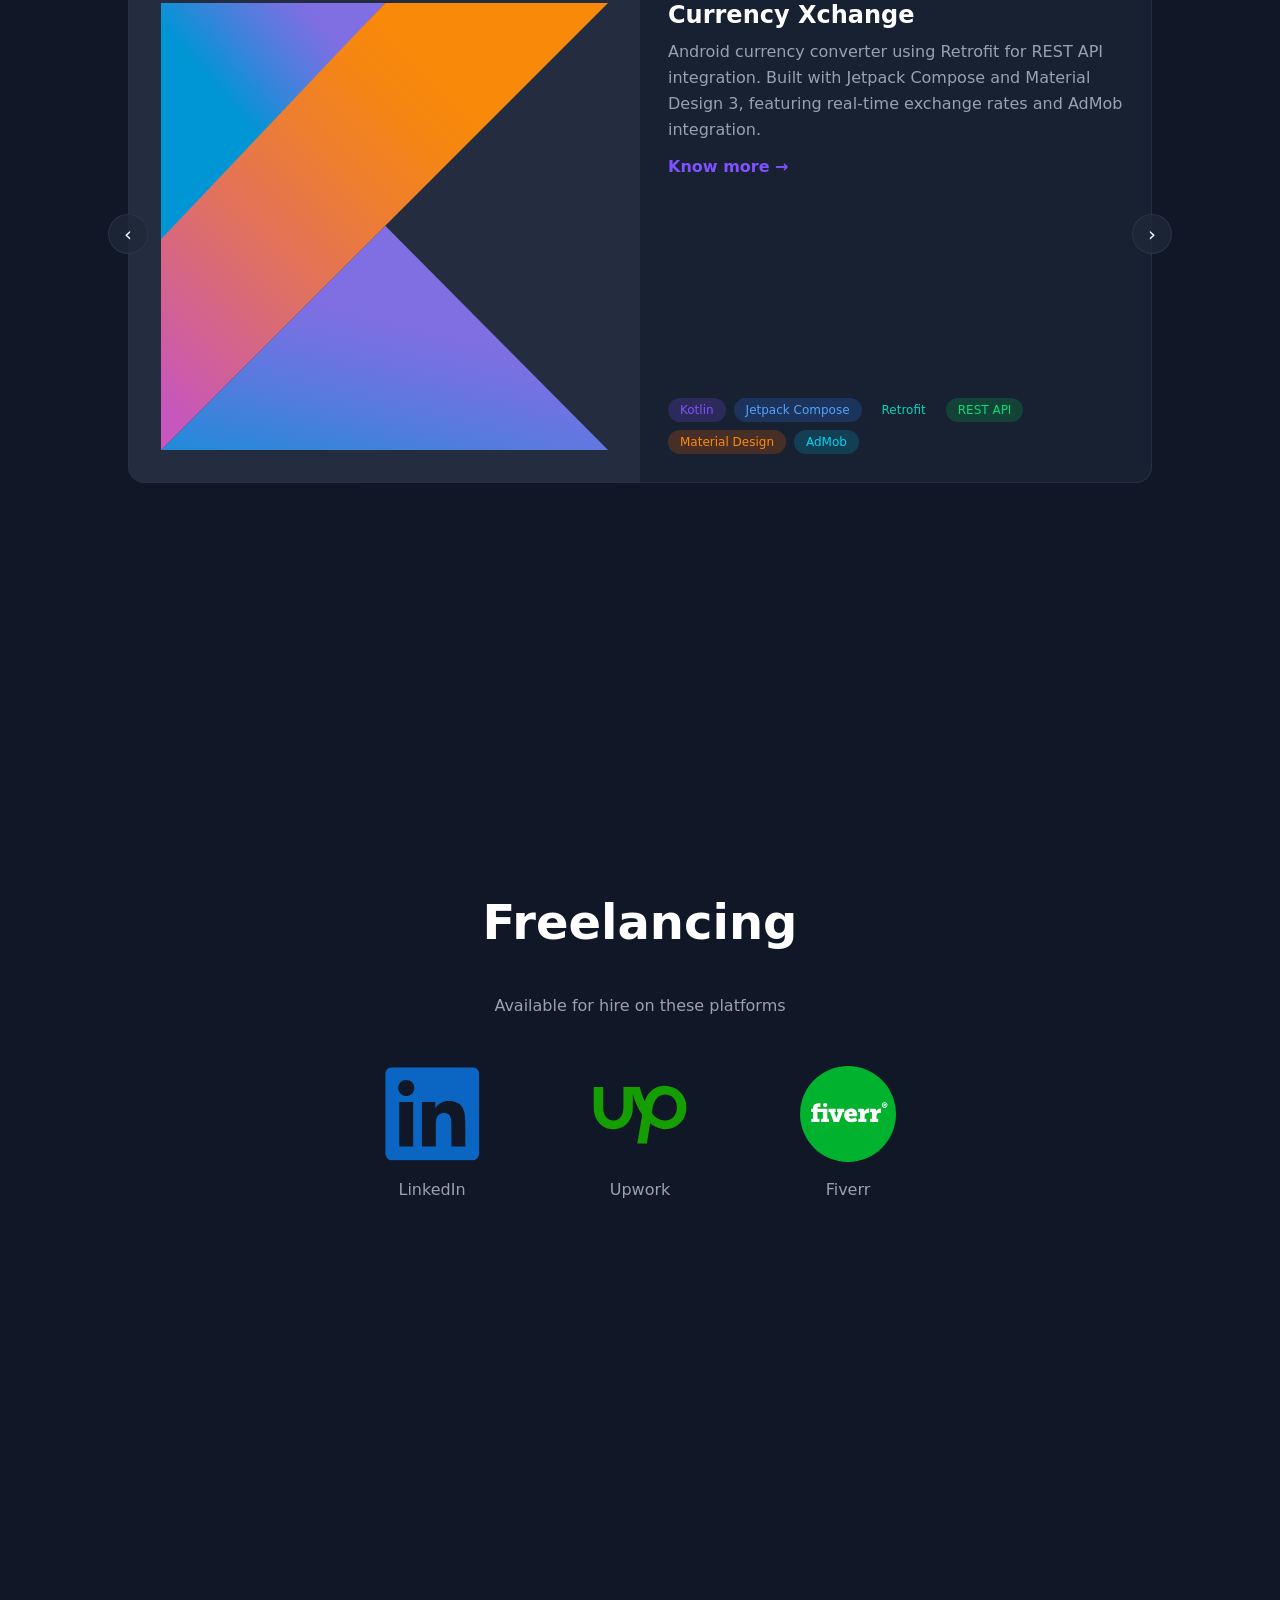
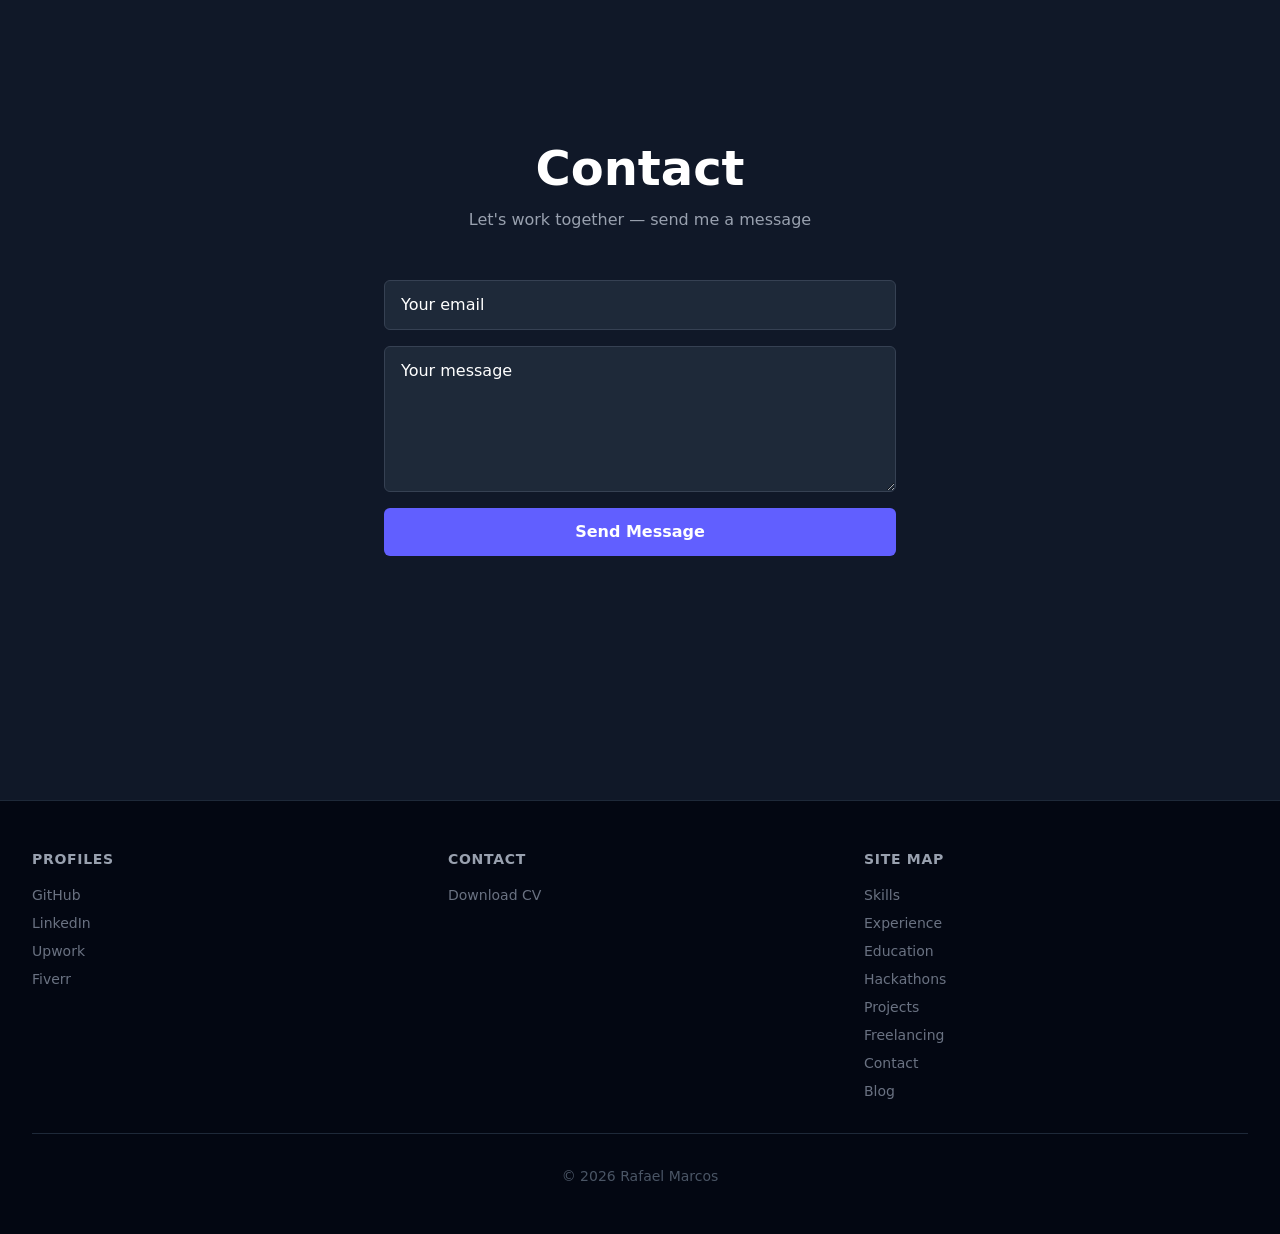
==== commit 66157655: "Adding Currency Xchange project" ====
--- a/index.html
+++ b/index.html
@@ -232,19 +232,21 @@
         <div class="relative w-full max-w-5xl scroll-animate" style="transition-delay: 0.2s">
             <div id="projects-track" class="flex overflow-x-auto snap-x snap-mandatory gap-6 pb-4 scrollbar-hide scroll-smooth">
                 <!-- Project Card - Add more by copying this block -->
+                <!-- /Project Card -->
                 <div class="flex-shrink-0 w-full snap-center">
                     <div class="flex flex-col md:flex-row bg-gray-800/60 rounded-2xl overflow-hidden border border-gray-700/50 min-h-[26rem] md:min-h-[22rem]">
                         <div class="md:w-1/2 h-64 md:h-full bg-gray-700/40">
-                            <img src="images/kotlin-seeklogo.svg" alt="Kotlin Android App" class="w-full h-full object-contain p-6 sm:p-8">
+                            <img src="images/kotlin-seeklogo.svg" alt="Currency Xchange" class="w-full h-full object-contain p-6 sm:p-8">
                         </div>
                         <div class="md:w-1/2 p-5 sm:p-7 flex flex-col justify-between gap-4">
                             <div>
-                                <h2 class="text-xl sm:text-2xl font-bold mb-2">Kotlin Android App</h2>
+                                <h2 class="text-xl sm:text-2xl font-bold mb-2">Currency Xchange</h2>
                                 <p class="text-gray-400 text-sm sm:text-base leading-relaxed mb-3">
-                                    Modern Android application built with Kotlin and Jetpack Compose,
-                                    following clean architecture and Material Design 3 guidelines.
+                                    Android currency converter using Retrofit for REST API integration.
+                                    Built with Jetpack Compose and Material Design 3, featuring
+                                    real-time exchange rates and AdMob integration.
                                 </p>
-                                <a href="https://github.com/tesla-j" target="_blank" rel="noopener noreferrer"
+                                <a href="https://github.com/Tesla-J/currency-xchange" target="_blank" rel="noopener noreferrer"
                                    class="text-[#7F52FF] font-semibold text-sm sm:text-base hover:underline">
                                     Know more →
                                 </a>
@@ -252,13 +254,14 @@
                             <div class="flex flex-wrap gap-2">
                                 <span class="px-3 py-1 text-xs font-medium rounded-full bg-[#7F52FF]/20 text-[#7F52FF]">Kotlin</span>
                                 <span class="px-3 py-1 text-xs font-medium rounded-full bg-blue-500/20 text-blue-400">Jetpack Compose</span>
-                                <span class="px-3 py-1 text-xs font-medium rounded-full bg-green-500/20 text-green-400">Android</span>
+                                <span class="px-3 py-1 text-xs font-medium rounded-full bg-teal-500/20 text-teal-400">Retrofit</span>
+                                <span class="px-3 py-1 text-xs font-medium rounded-full bg-green-500/20 text-green-400">REST API</span>
                                 <span class="px-3 py-1 text-xs font-medium rounded-full bg-orange-500/20 text-orange-400">Material Design</span>
+                                <span class="px-3 py-1 text-xs font-medium rounded-full bg-cyan-500/20 text-cyan-400">AdMob</span>
                             </div>
                         </div>
                     </div>
                 </div>
-                <!-- /Project Card -->
 
             </div>
 
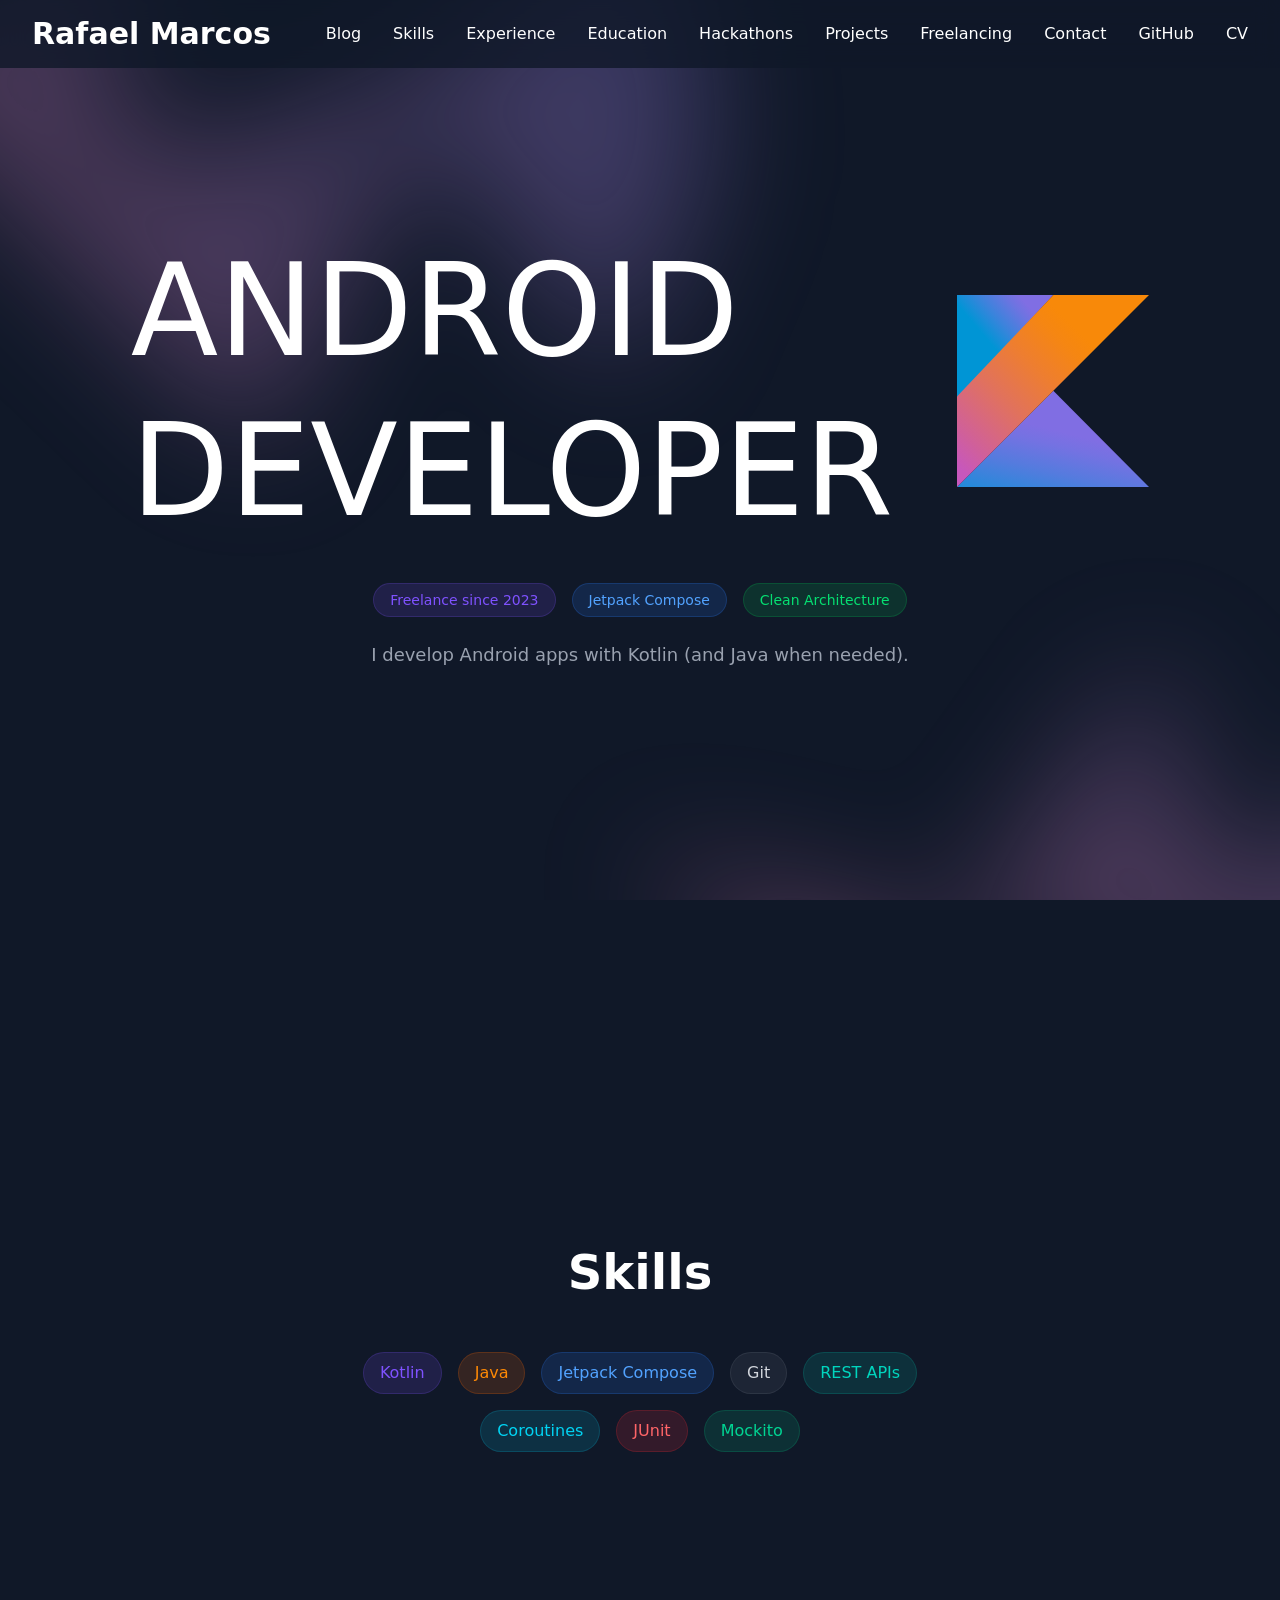
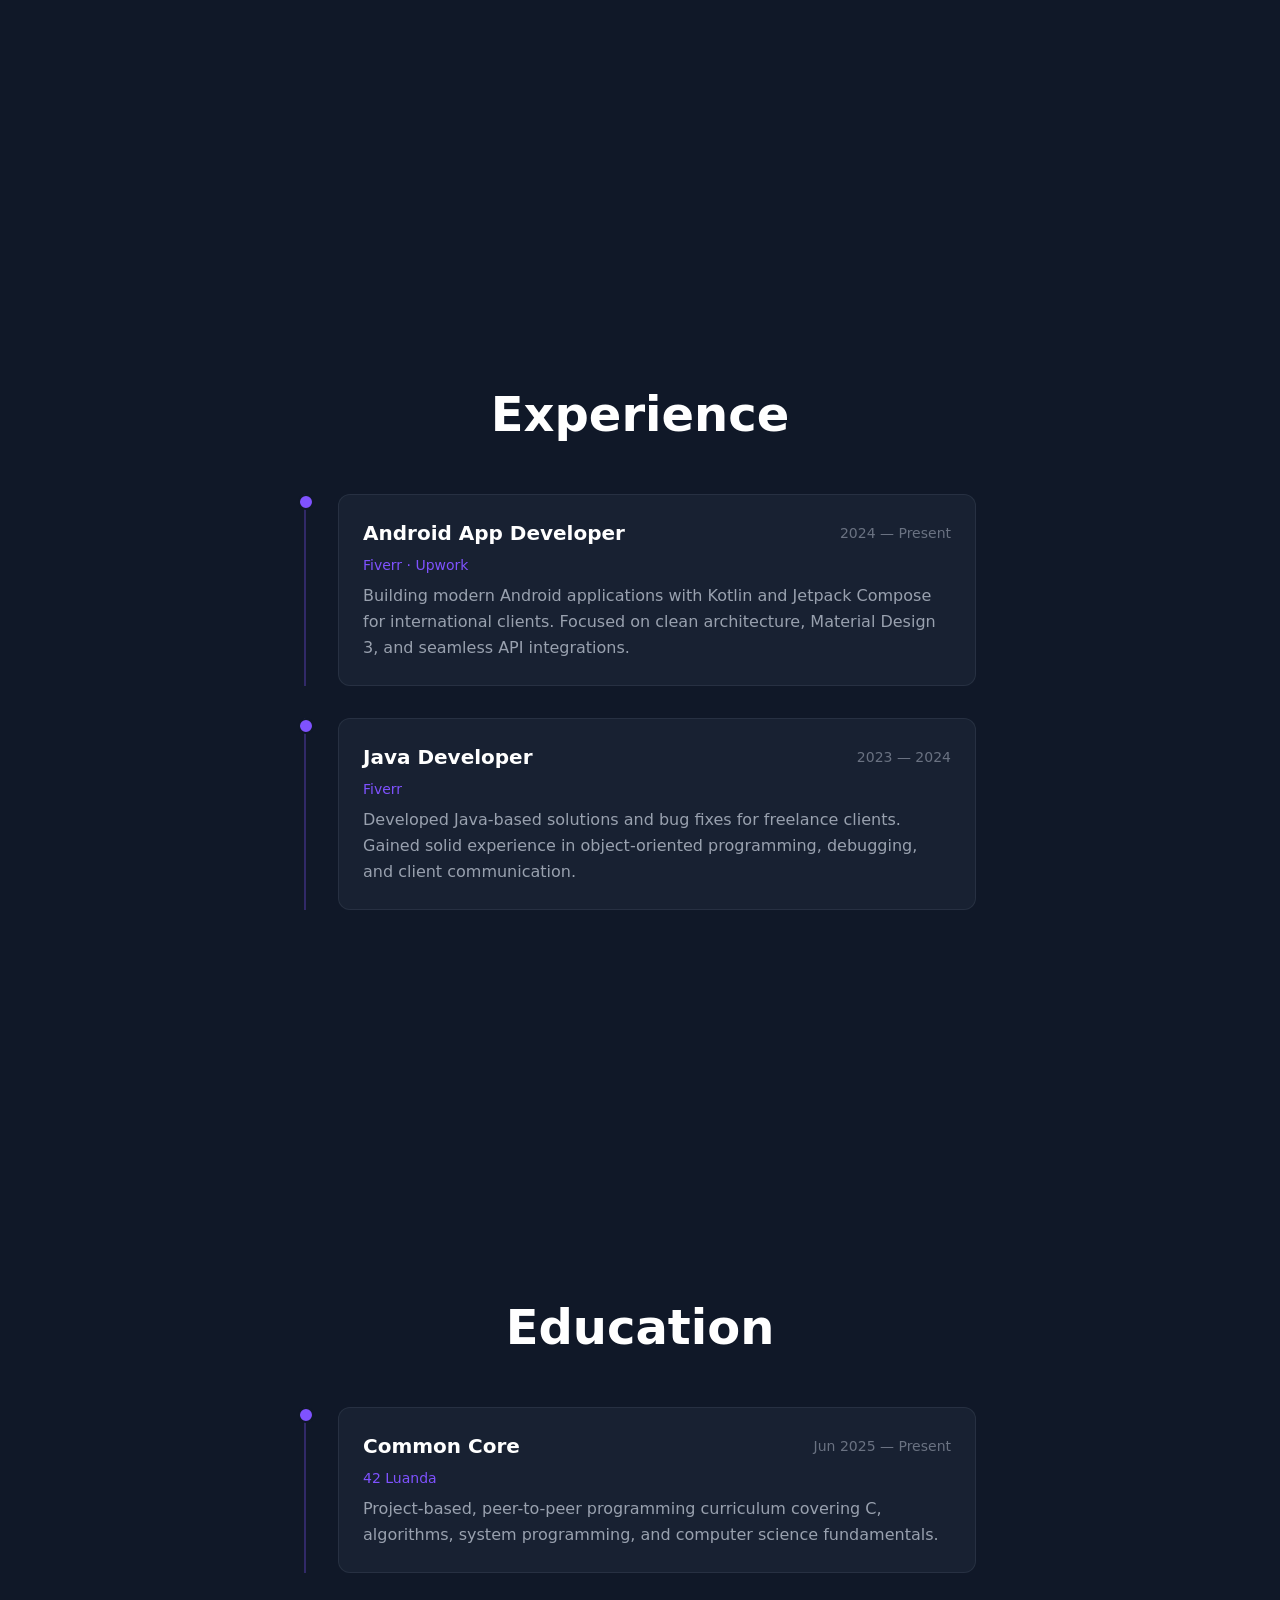
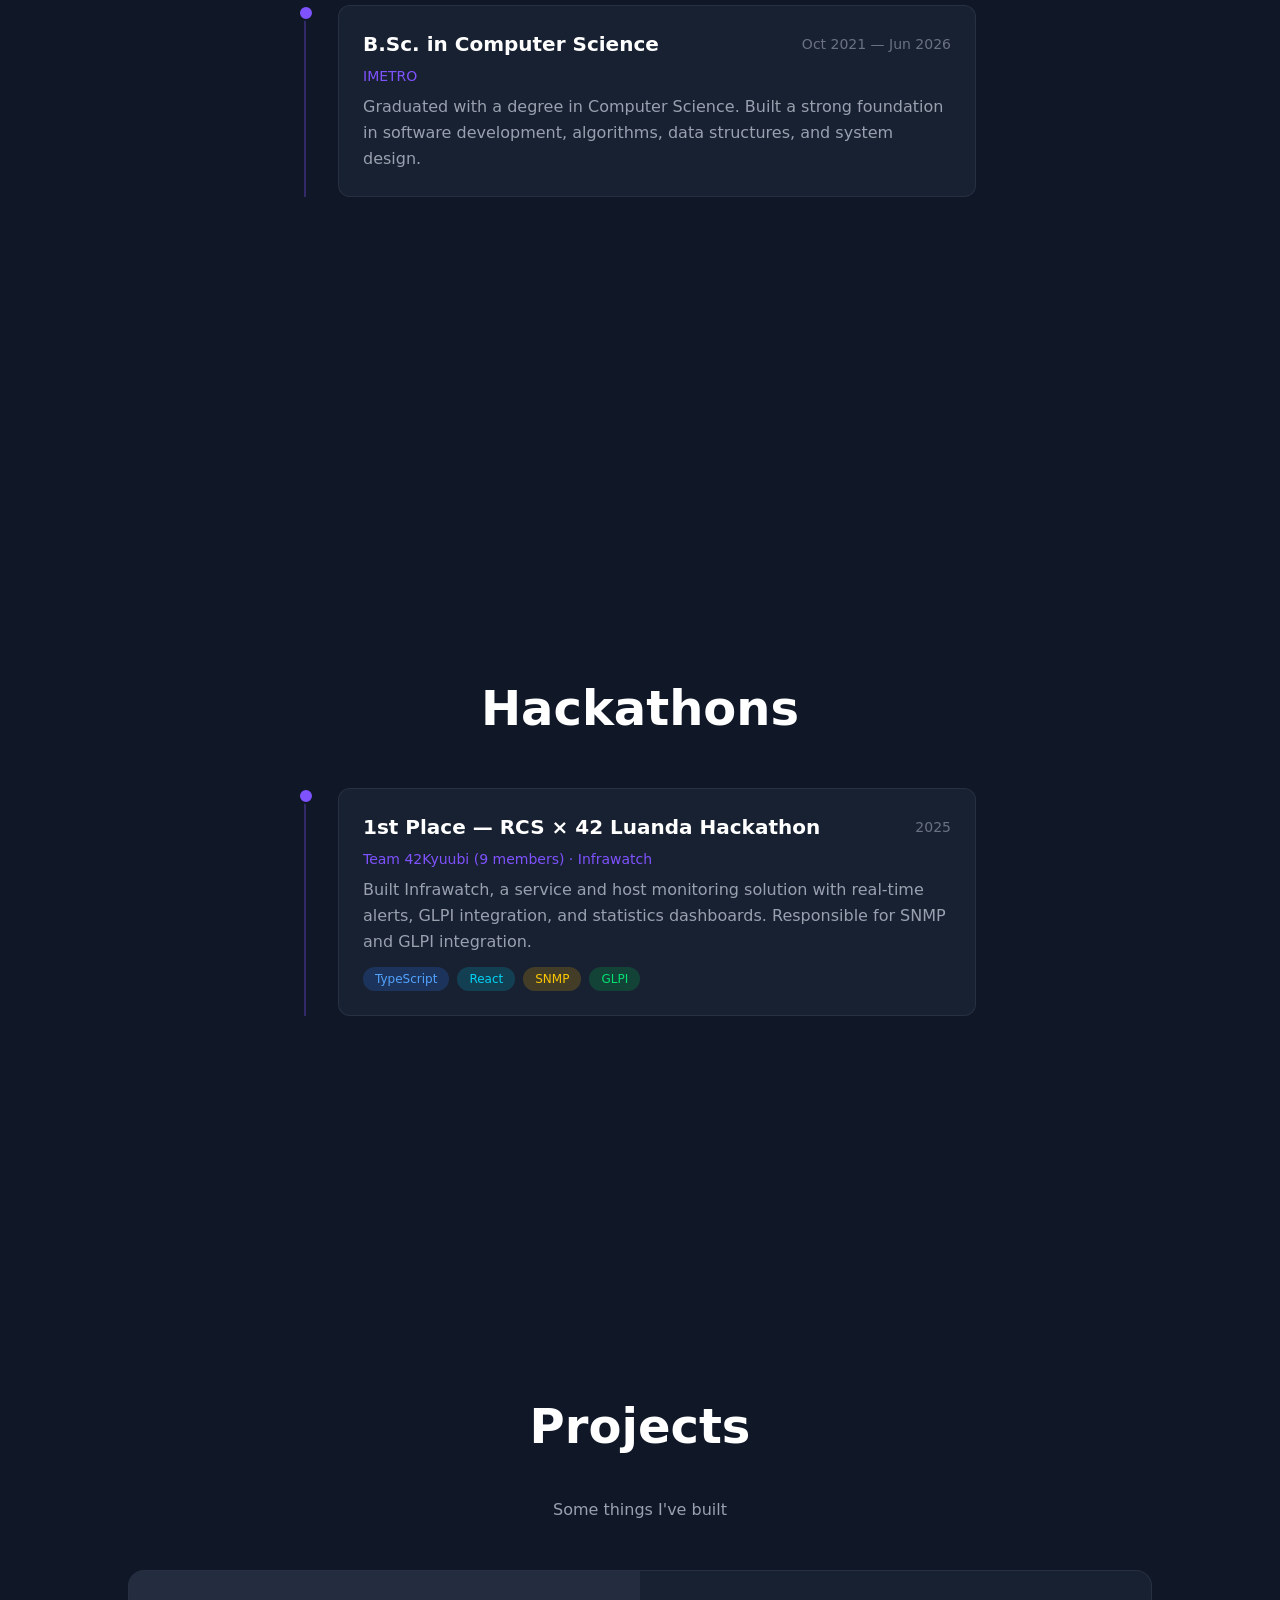
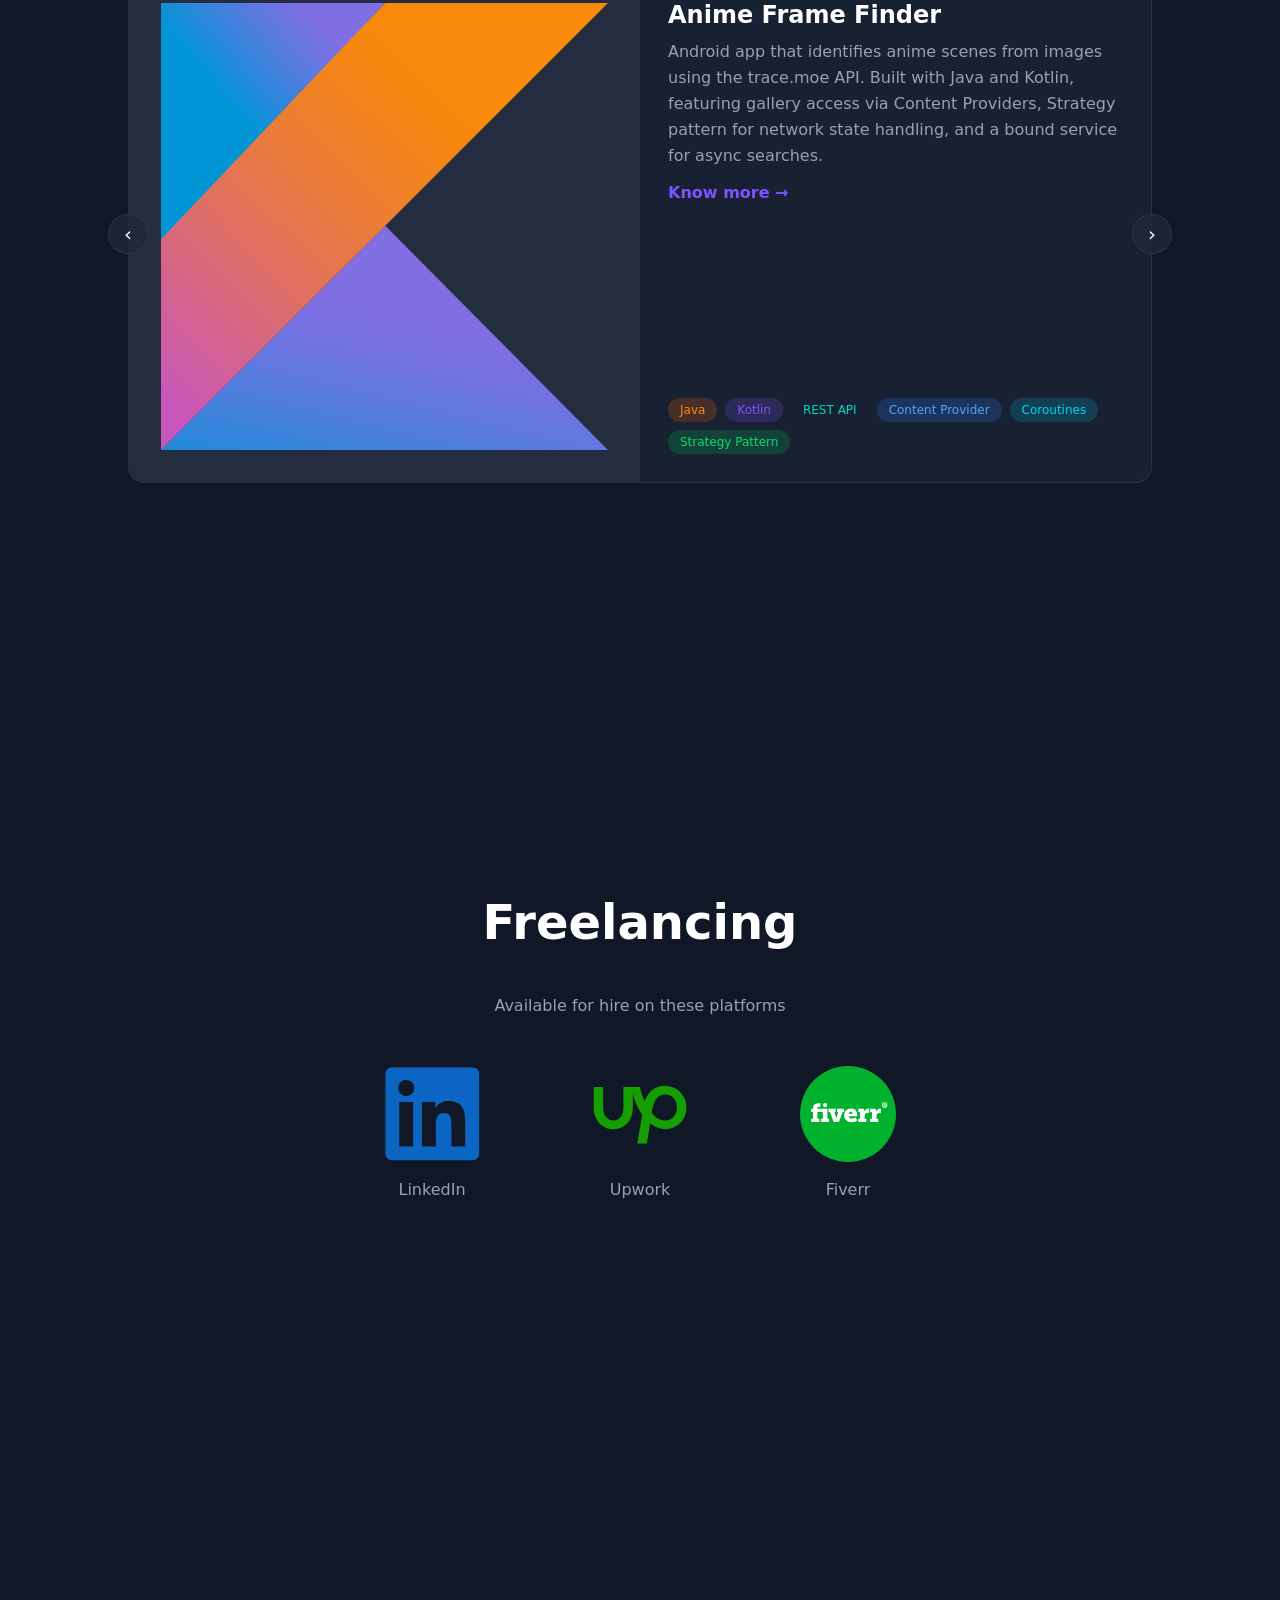
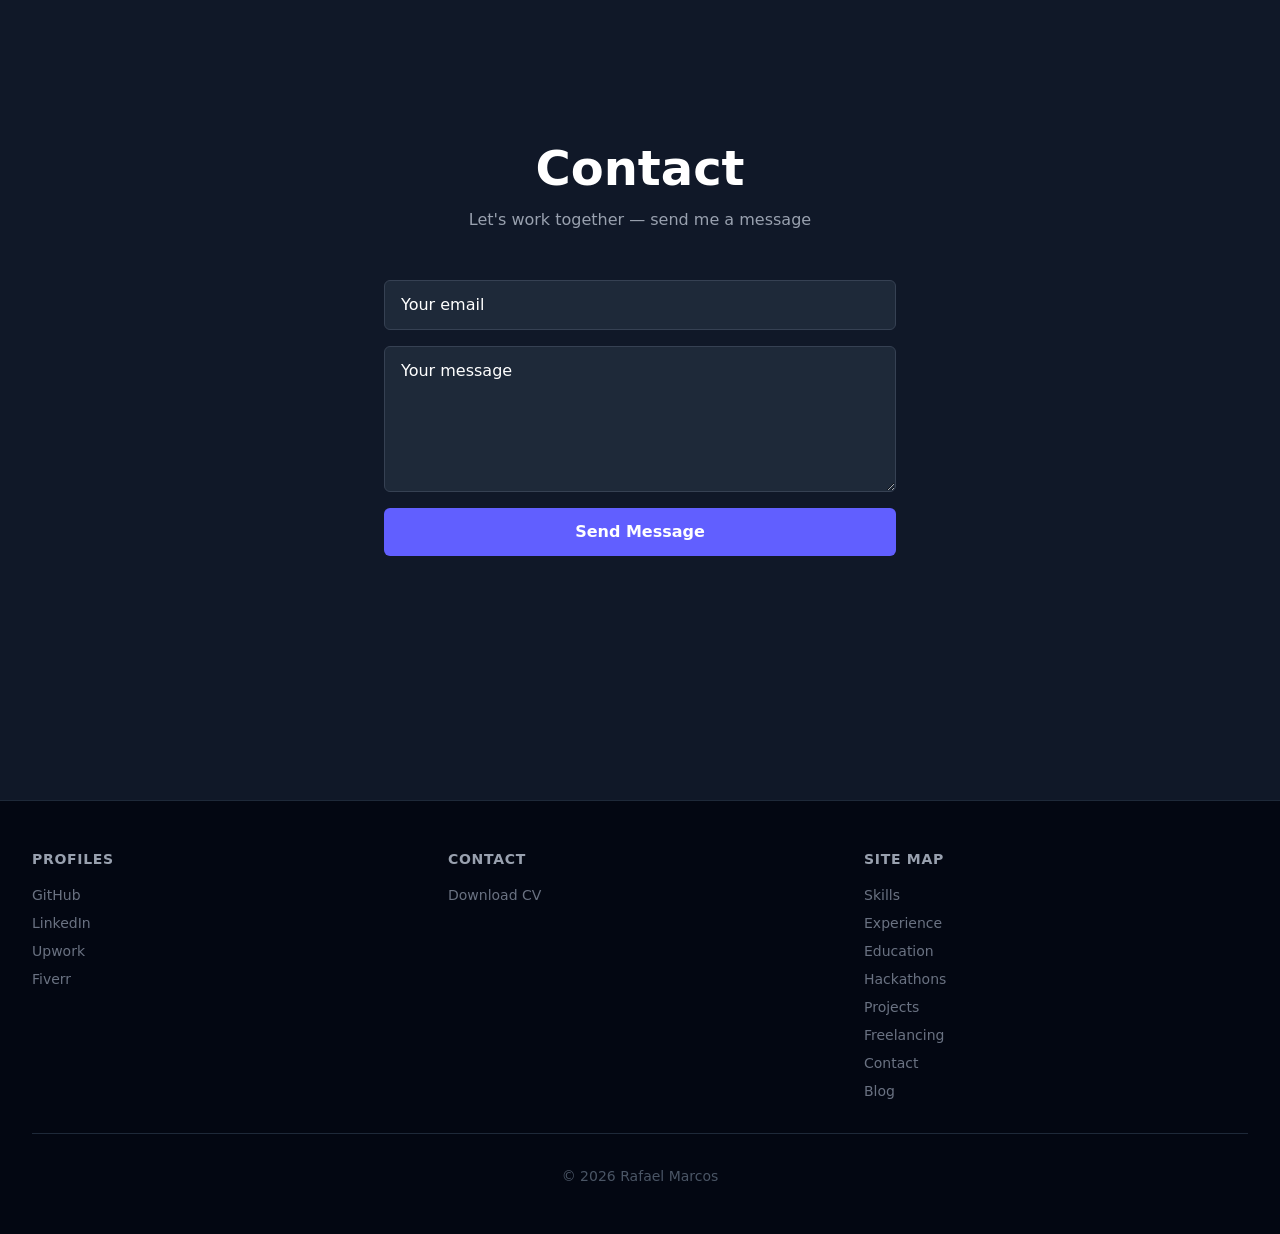
==== commit 5971c5ea: "Adding anime frame finder in my portfolio" ====
--- a/index.html
+++ b/index.html
@@ -236,6 +236,36 @@
                 <div class="flex-shrink-0 w-full snap-center">
                     <div class="flex flex-col md:flex-row bg-gray-800/60 rounded-2xl overflow-hidden border border-gray-700/50 min-h-[26rem] md:min-h-[22rem]">
                         <div class="md:w-1/2 h-64 md:h-full bg-gray-700/40">
+                            <img src="images/kotlin-seeklogo.svg" alt="Anime Frame Finder" class="w-full h-full object-contain p-6 sm:p-8">
+                        </div>
+                        <div class="md:w-1/2 p-5 sm:p-7 flex flex-col justify-between gap-4">
+                            <div>
+                                <h2 class="text-xl sm:text-2xl font-bold mb-2">Anime Frame Finder</h2>
+                                <p class="text-gray-400 text-sm sm:text-base leading-relaxed mb-3">
+                                    Android app that identifies anime scenes from images using the
+                                    trace.moe API. Built with Java and Kotlin, featuring gallery
+                                    access via Content Providers, Strategy pattern for network
+                                    state handling, and a bound service for async searches.
+                                </p>
+                                <a href="https://github.com/Tesla-J/anime-frame-finder" target="_blank" rel="noopener noreferrer"
+                                   class="text-[#7F52FF] font-semibold text-sm sm:text-base hover:underline">
+                                    Know more →
+                                </a>
+                            </div>
+                            <div class="flex flex-wrap gap-2">
+                                <span class="px-3 py-1 text-xs font-medium rounded-full bg-orange-500/20 text-orange-400">Java</span>
+                                <span class="px-3 py-1 text-xs font-medium rounded-full bg-[#7F52FF]/20 text-[#7F52FF]">Kotlin</span>
+                                <span class="px-3 py-1 text-xs font-medium rounded-full bg-teal-500/20 text-teal-400">REST API</span>
+                                <span class="px-3 py-1 text-xs font-medium rounded-full bg-blue-500/20 text-blue-400">Content Provider</span>
+                                <span class="px-3 py-1 text-xs font-medium rounded-full bg-cyan-500/20 text-cyan-400">Coroutines</span>
+                                <span class="px-3 py-1 text-xs font-medium rounded-full bg-green-500/20 text-green-400">Strategy Pattern</span>
+                            </div>
+                        </div>
+                    </div>
+                </div>
+                <div class="flex-shrink-0 w-full snap-center">
+                    <div class="flex flex-col md:flex-row bg-gray-800/60 rounded-2xl overflow-hidden border border-gray-700/50 min-h-[26rem] md:min-h-[22rem]">
+                        <div class="md:w-1/2 h-64 md:h-full bg-gray-700/40">
                             <img src="images/kotlin-seeklogo.svg" alt="Currency Xchange" class="w-full h-full object-contain p-6 sm:p-8">
                         </div>
                         <div class="md:w-1/2 p-5 sm:p-7 flex flex-col justify-between gap-4">
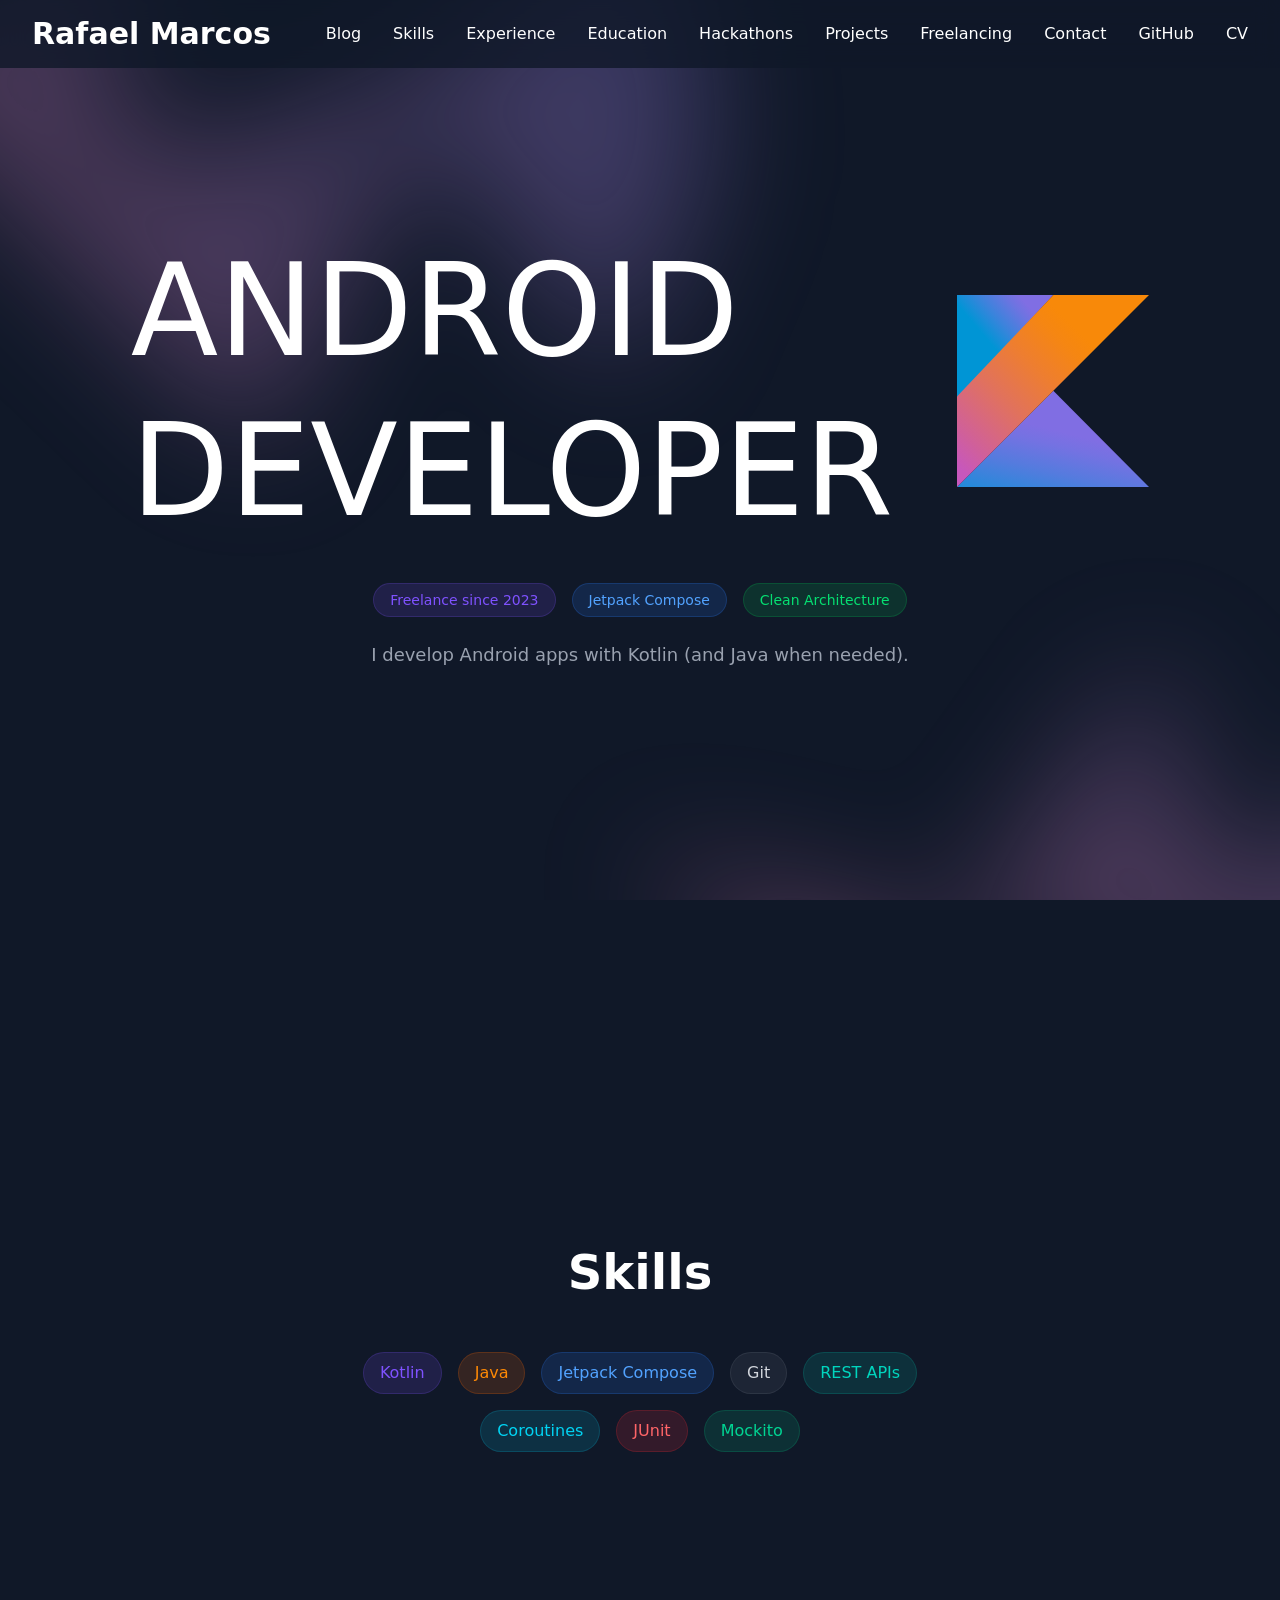
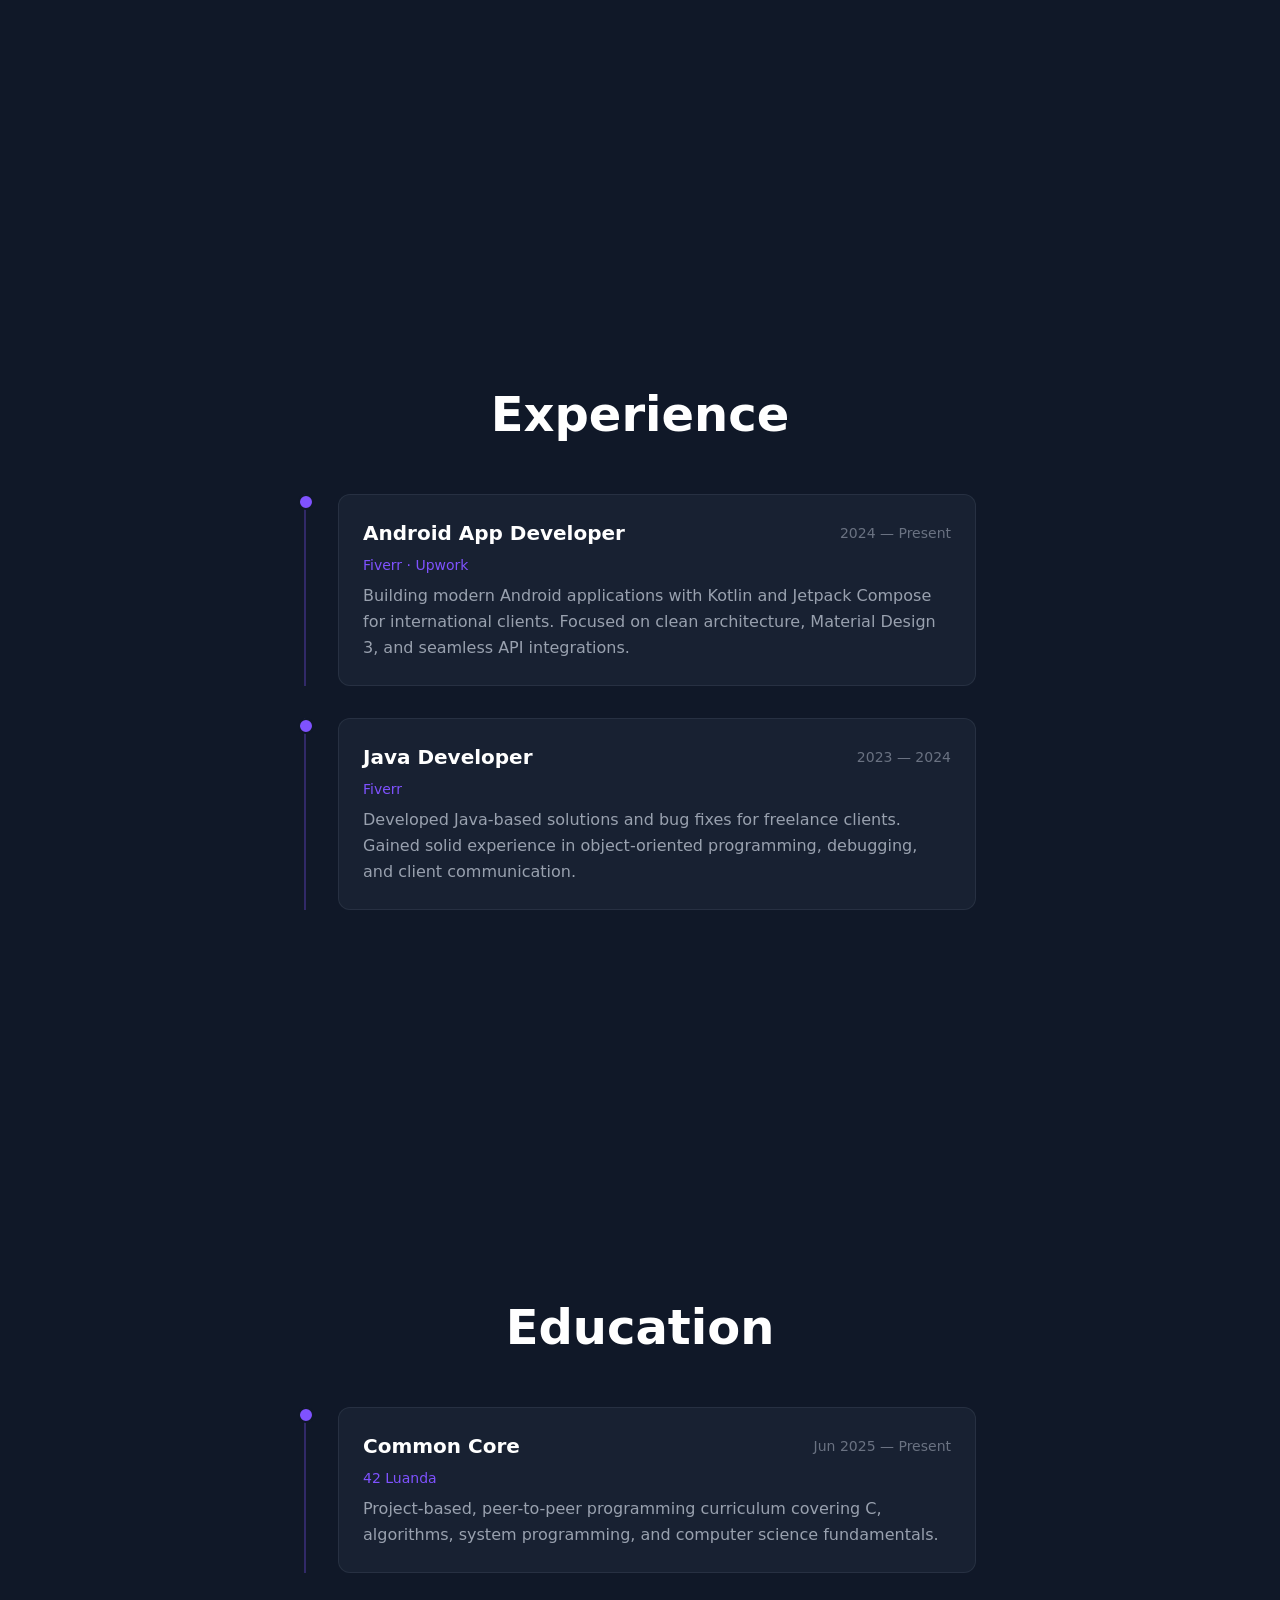
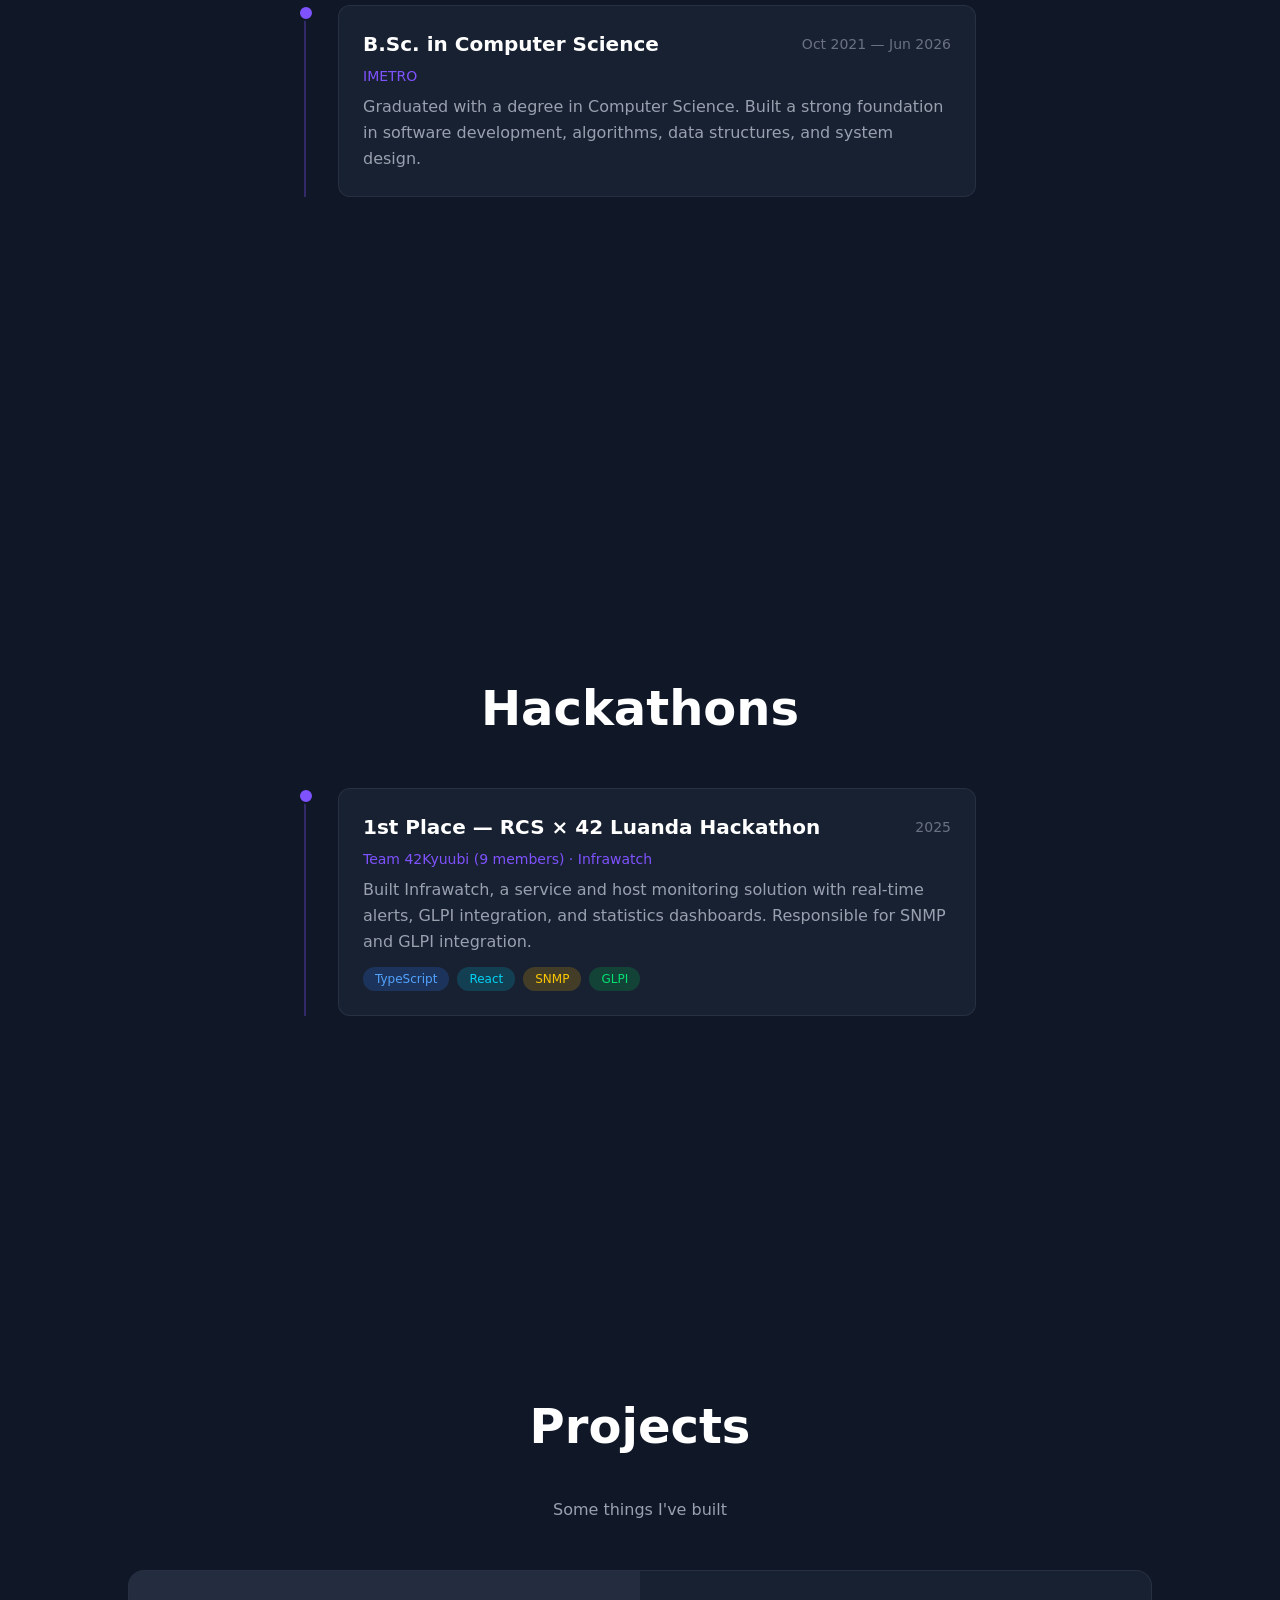
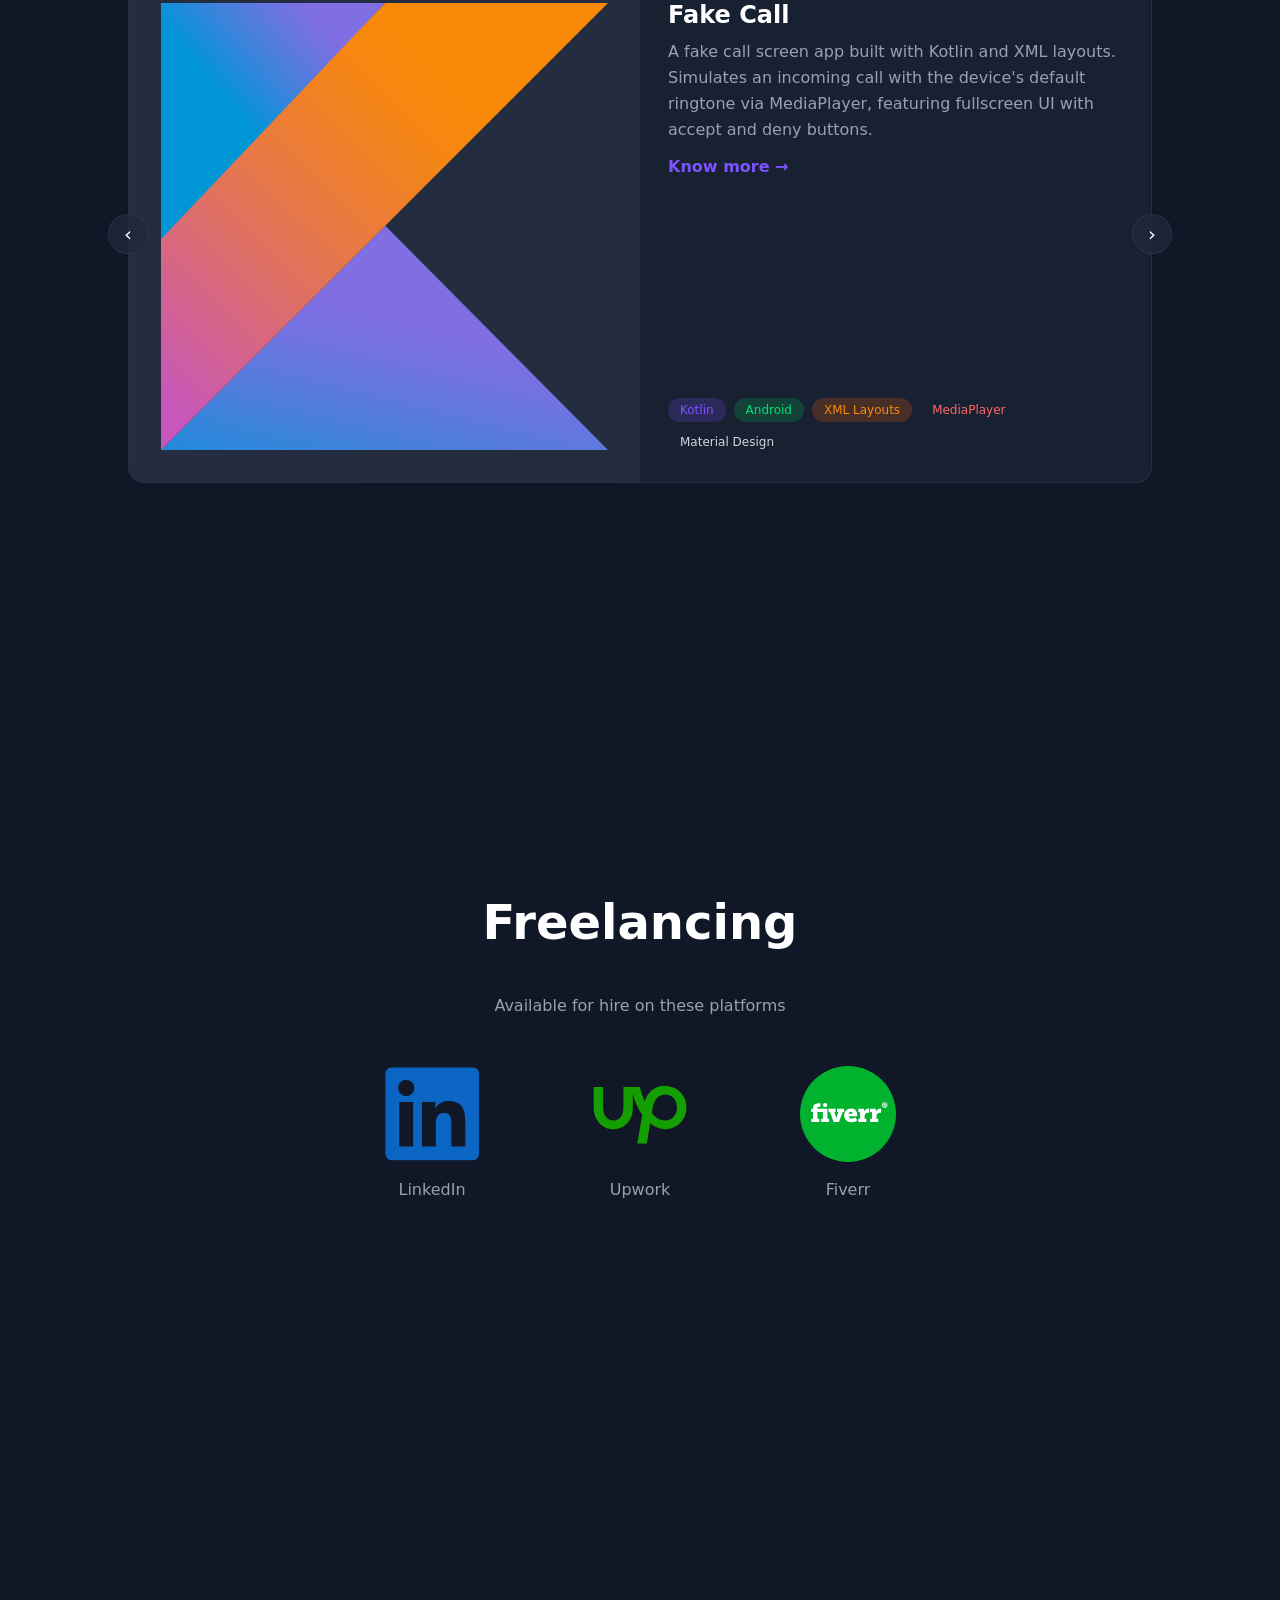
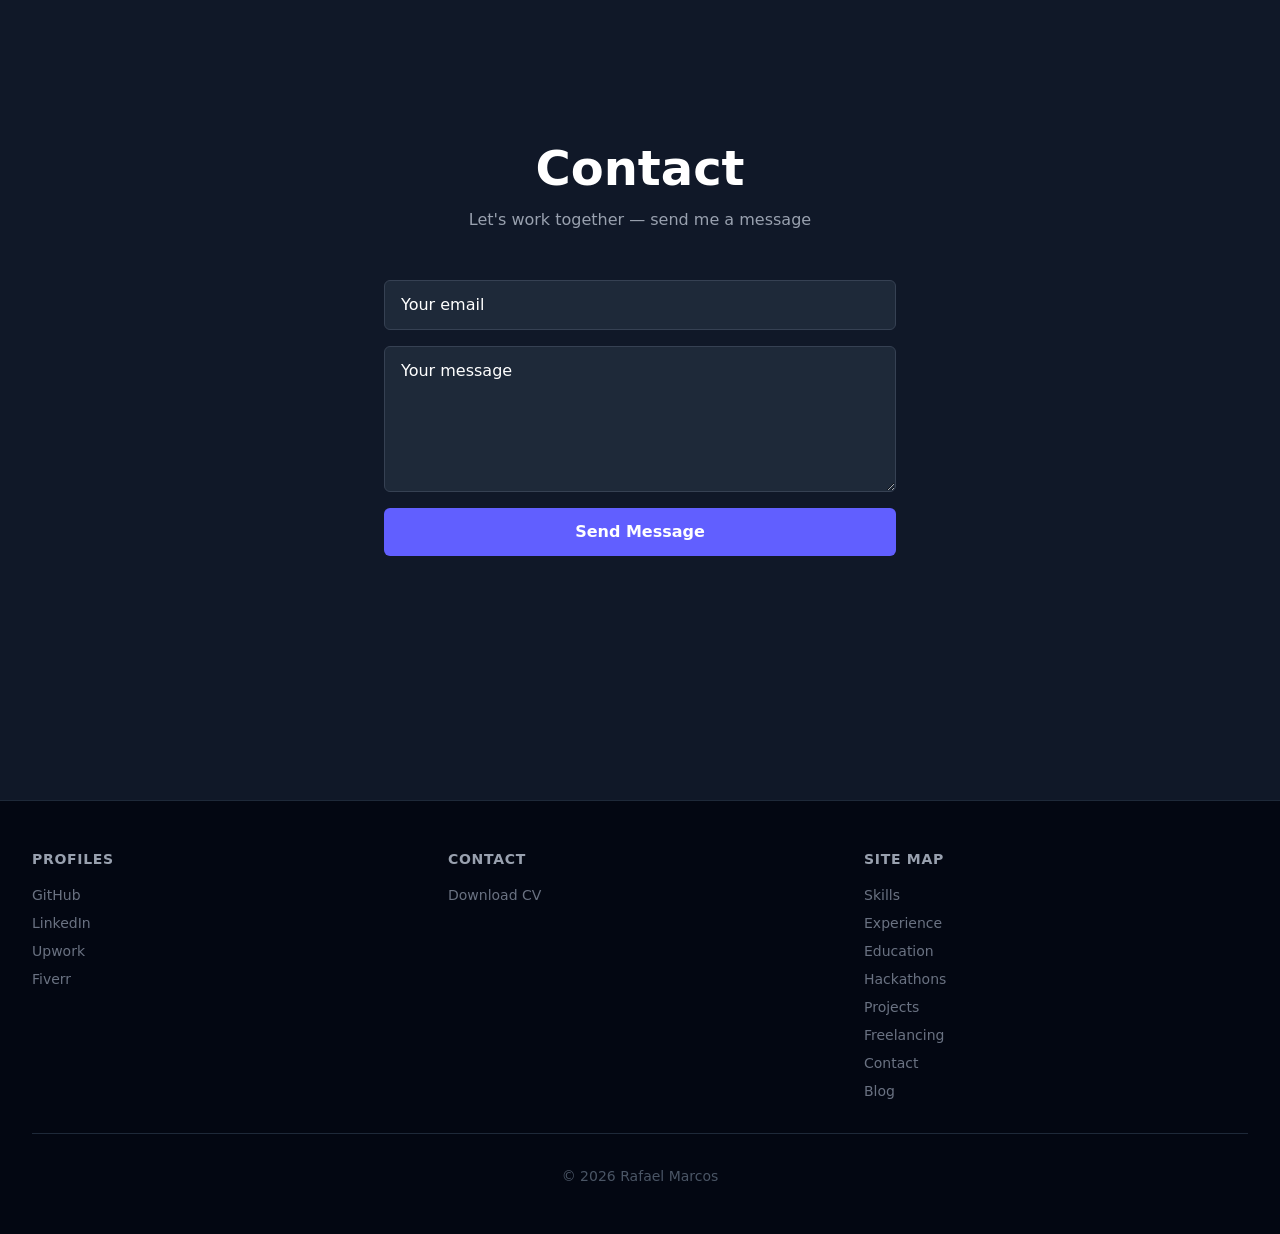
==== commit ad649f42: "Adding Fake Call project" ====
--- a/index.html
+++ b/index.html
@@ -236,6 +236,35 @@
                 <div class="flex-shrink-0 w-full snap-center">
                     <div class="flex flex-col md:flex-row bg-gray-800/60 rounded-2xl overflow-hidden border border-gray-700/50 min-h-[26rem] md:min-h-[22rem]">
                         <div class="md:w-1/2 h-64 md:h-full bg-gray-700/40">
+                            <img src="images/kotlin-seeklogo.svg" alt="Fake Call" class="w-full h-full object-contain p-6 sm:p-8">
+                        </div>
+                        <div class="md:w-1/2 p-5 sm:p-7 flex flex-col justify-between gap-4">
+                            <div>
+                                <h2 class="text-xl sm:text-2xl font-bold mb-2">Fake Call</h2>
+                                <p class="text-gray-400 text-sm sm:text-base leading-relaxed mb-3">
+                                    A fake call screen app built with Kotlin and XML layouts.
+                                    Simulates an incoming call with the device's default ringtone
+                                    via MediaPlayer, featuring fullscreen UI with accept and
+                                    deny buttons.
+                                </p>
+                                <a href="https://github.com/Tesla-J/fake-call" target="_blank" rel="noopener noreferrer"
+                                   class="text-[#7F52FF] font-semibold text-sm sm:text-base hover:underline">
+                                    Know more →
+                                </a>
+                            </div>
+                            <div class="flex flex-wrap gap-2">
+                                <span class="px-3 py-1 text-xs font-medium rounded-full bg-[#7F52FF]/20 text-[#7F52FF]">Kotlin</span>
+                                <span class="px-3 py-1 text-xs font-medium rounded-full bg-green-500/20 text-green-400">Android</span>
+                                <span class="px-3 py-1 text-xs font-medium rounded-full bg-orange-500/20 text-orange-400">XML Layouts</span>
+                                <span class="px-3 py-1 text-xs font-medium rounded-full bg-red-500/20 text-red-400">MediaPlayer</span>
+                                <span class="px-3 py-1 text-xs font-medium rounded-full bg-gray-500/20 text-gray-300">Material Design</span>
+                            </div>
+                        </div>
+                    </div>
+                </div>
+                <div class="flex-shrink-0 w-full snap-center">
+                    <div class="flex flex-col md:flex-row bg-gray-800/60 rounded-2xl overflow-hidden border border-gray-700/50 min-h-[26rem] md:min-h-[22rem]">
+                        <div class="md:w-1/2 h-64 md:h-full bg-gray-700/40">
                             <img src="images/kotlin-seeklogo.svg" alt="Anime Frame Finder" class="w-full h-full object-contain p-6 sm:p-8">
                         </div>
                         <div class="md:w-1/2 p-5 sm:p-7 flex flex-col justify-between gap-4">
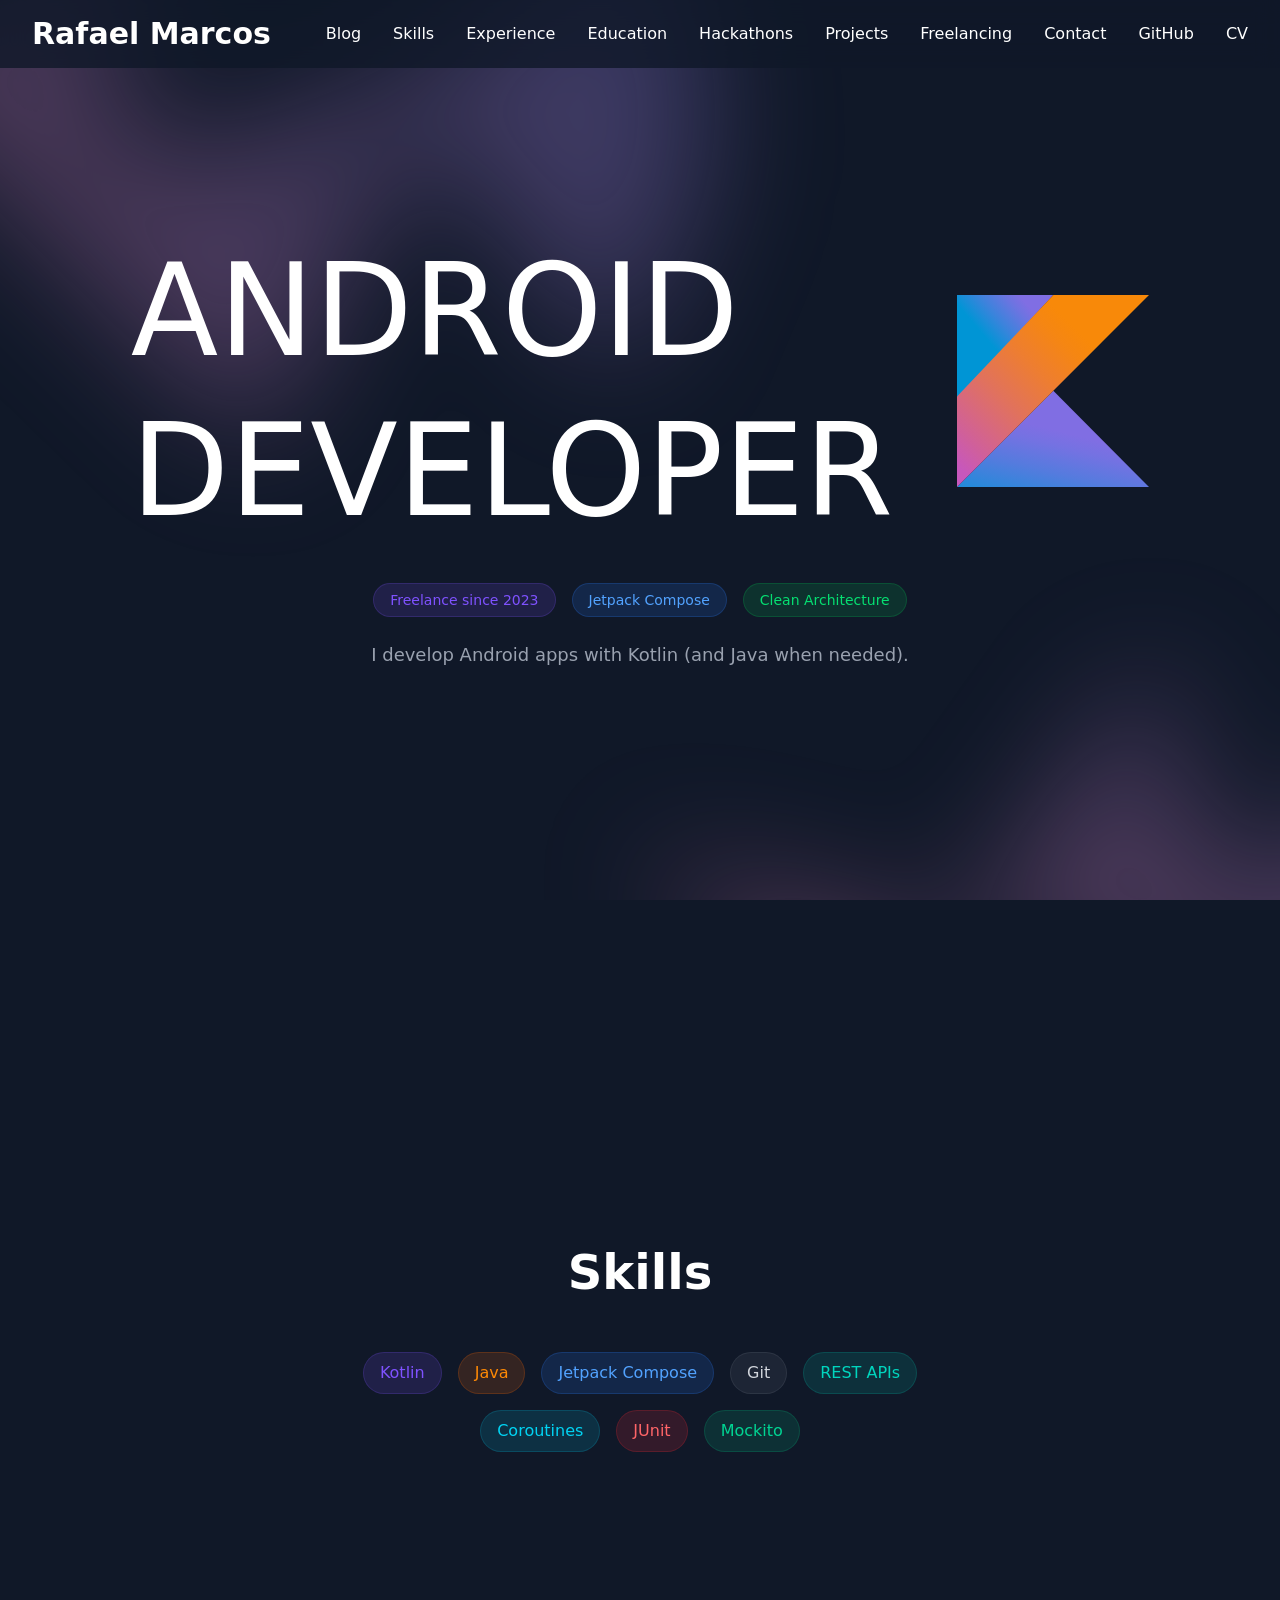
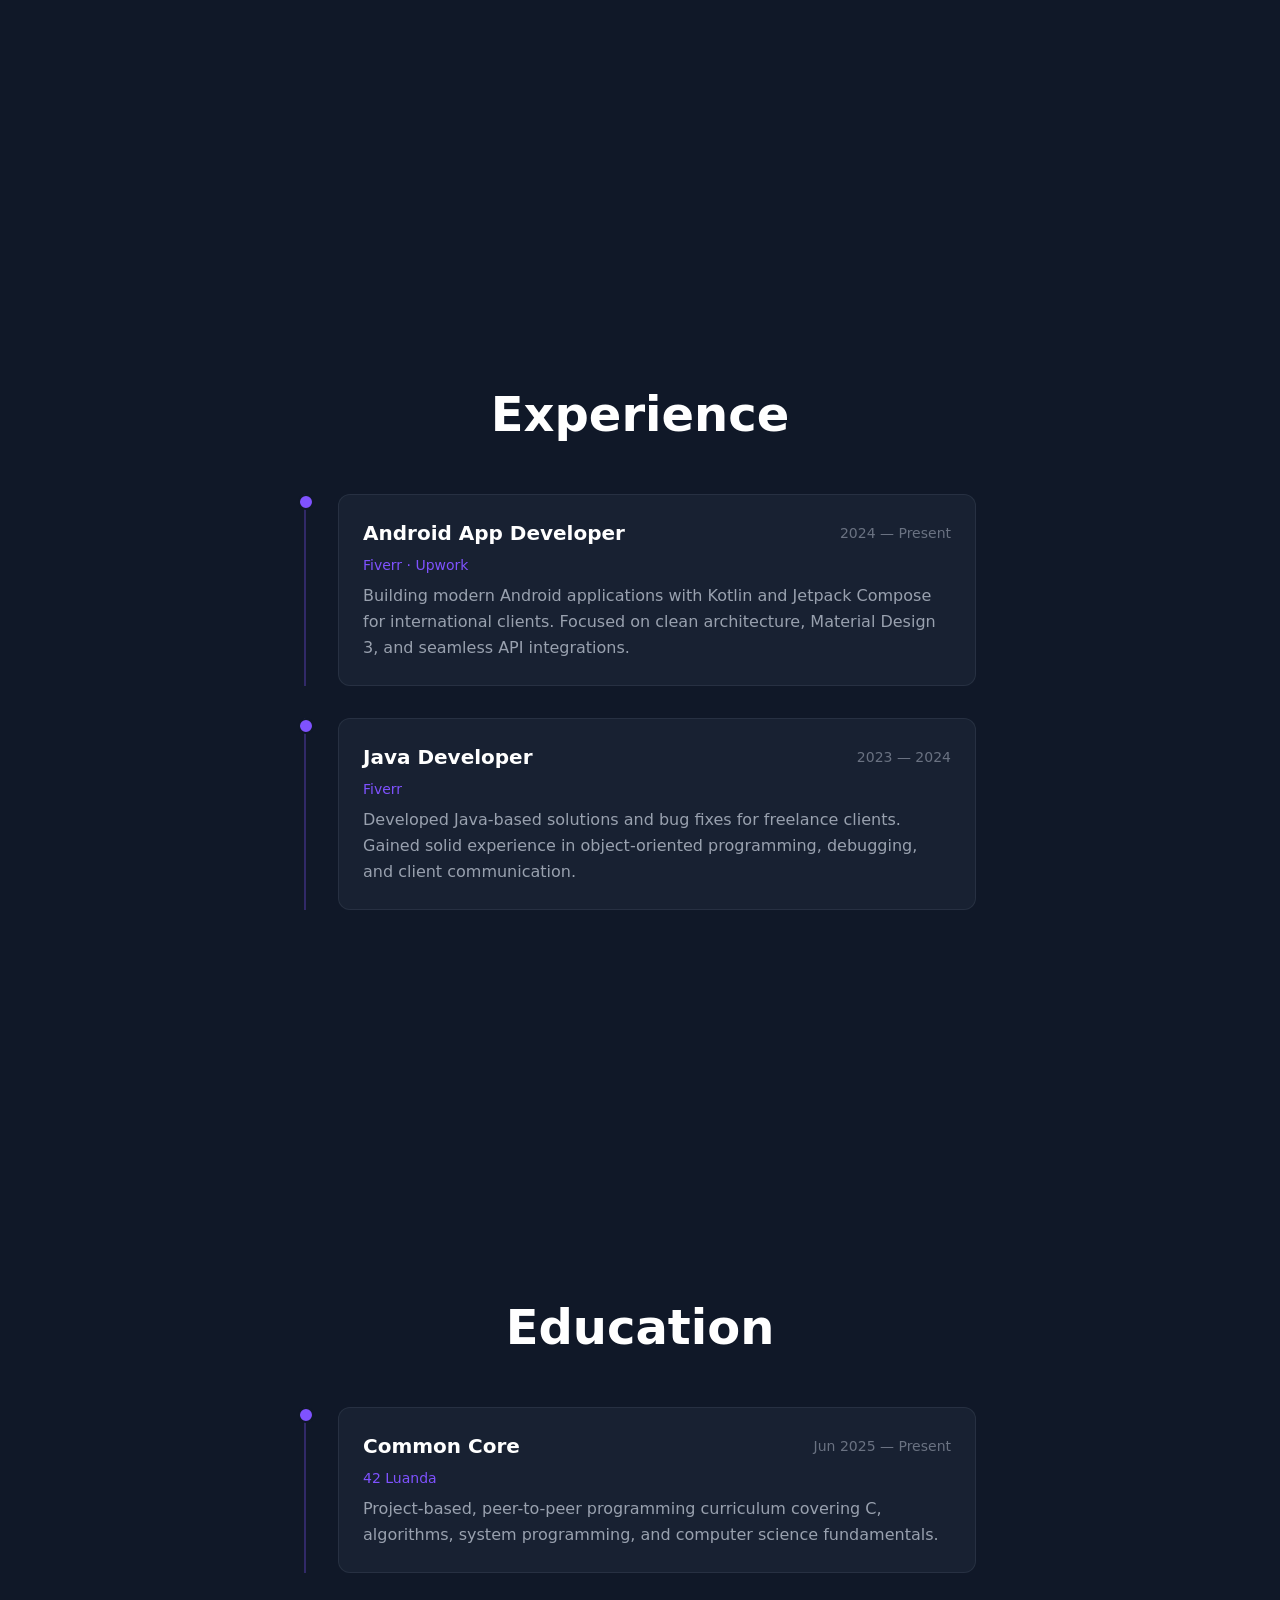
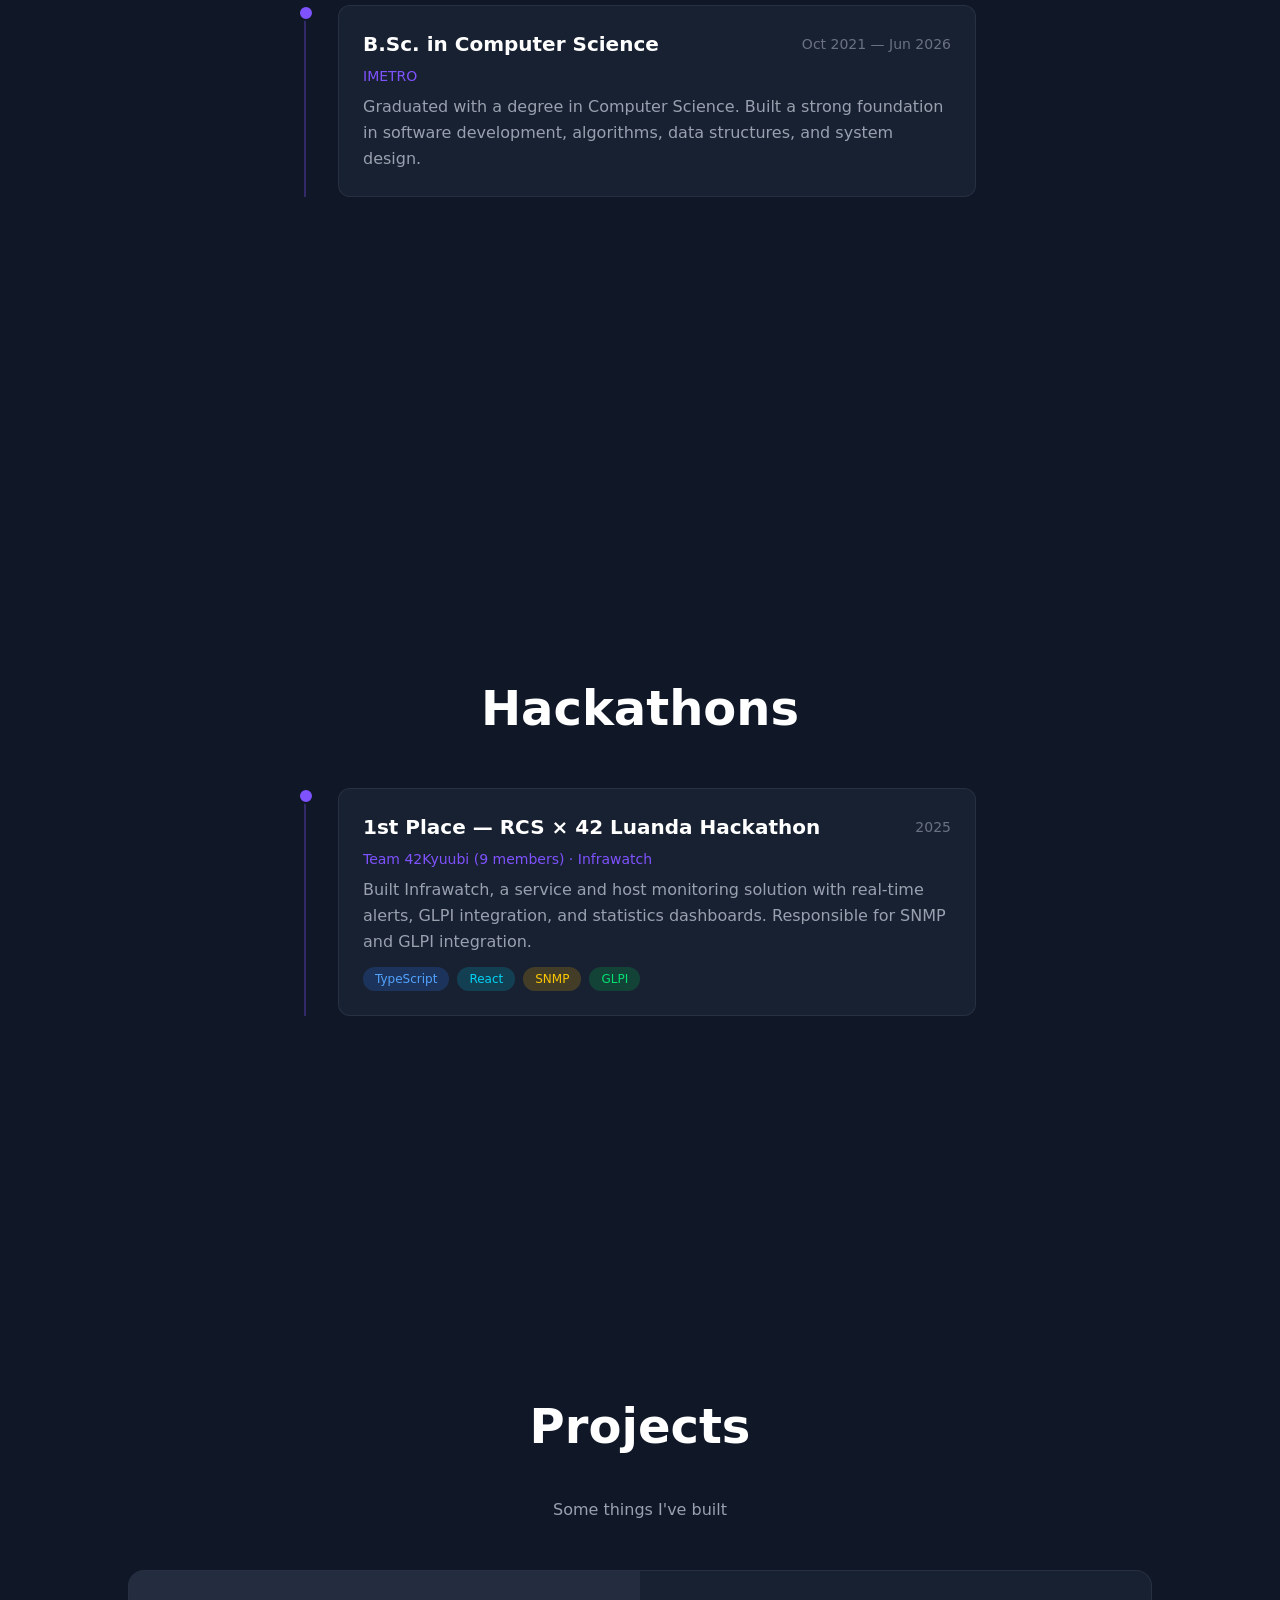
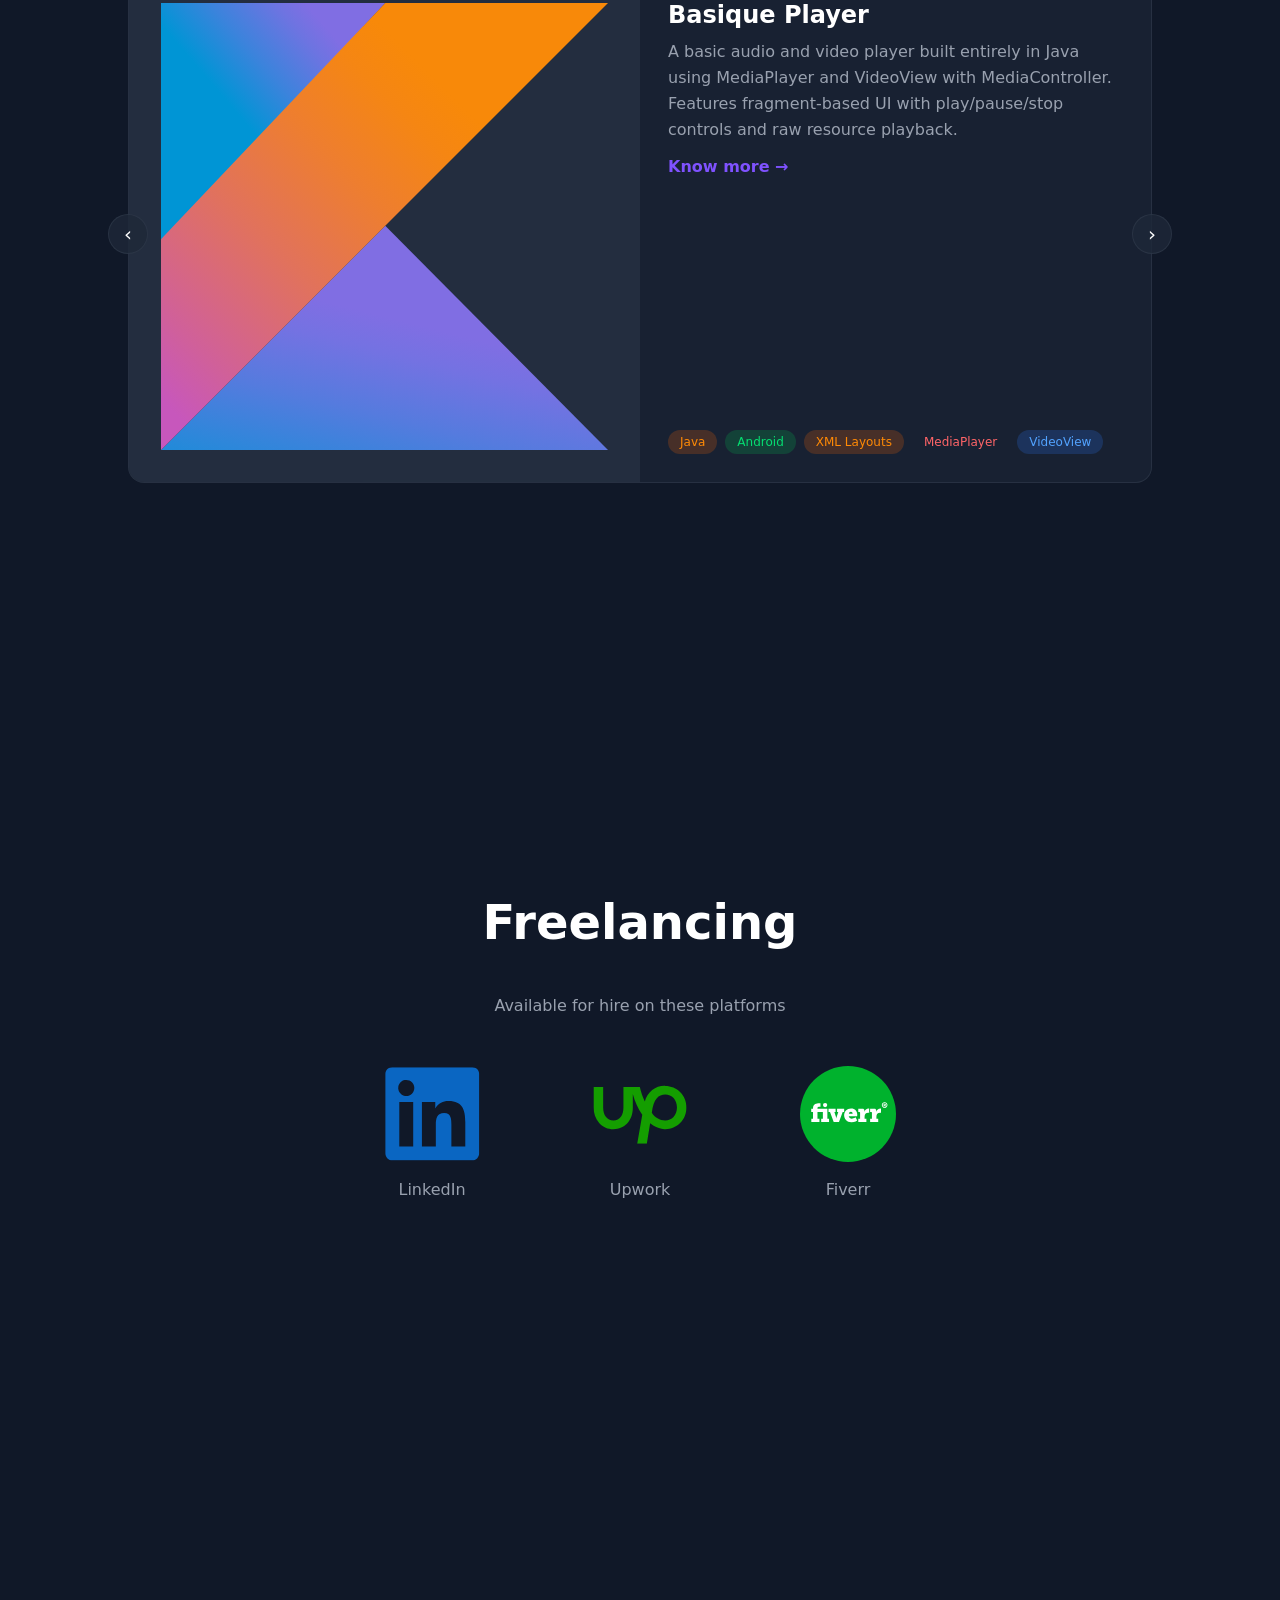
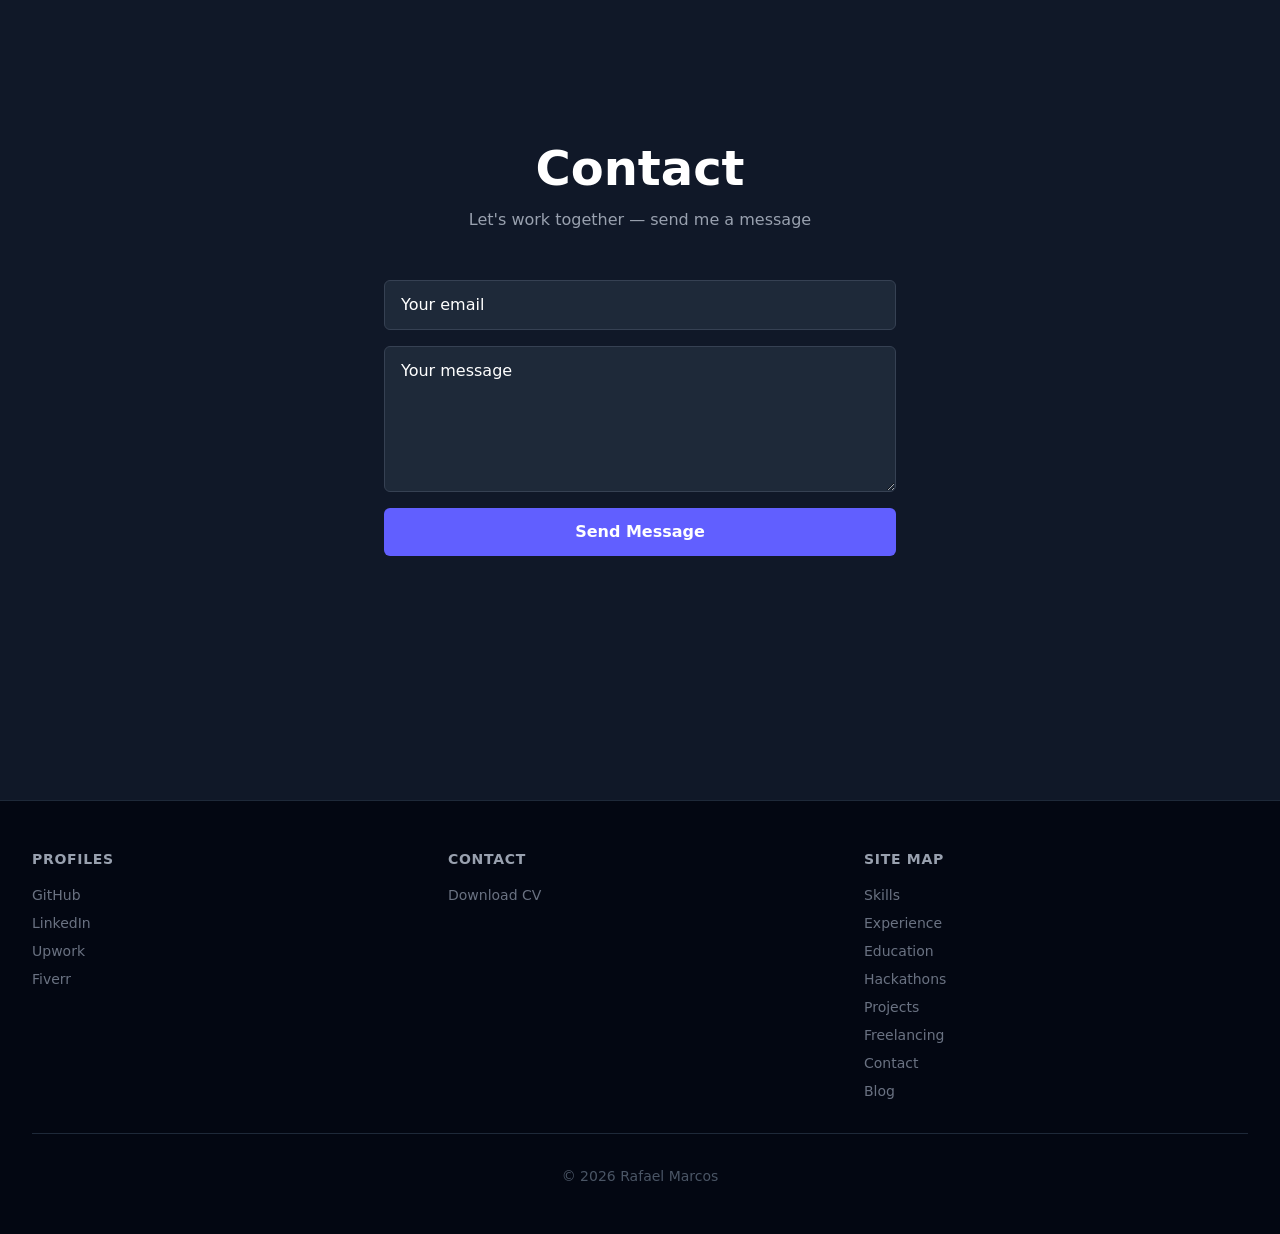
==== commit 955cf69a: "Adding Basique Player into projects" ====
--- a/index.html
+++ b/index.html
@@ -236,28 +236,28 @@
                 <div class="flex-shrink-0 w-full snap-center">
                     <div class="flex flex-col md:flex-row bg-gray-800/60 rounded-2xl overflow-hidden border border-gray-700/50 min-h-[26rem] md:min-h-[22rem]">
                         <div class="md:w-1/2 h-64 md:h-full bg-gray-700/40">
-                            <img src="images/kotlin-seeklogo.svg" alt="Fake Call" class="w-full h-full object-contain p-6 sm:p-8">
+                            <img src="images/kotlin-seeklogo.svg" alt="Basique Player" class="w-full h-full object-contain p-6 sm:p-8">
                         </div>
                         <div class="md:w-1/2 p-5 sm:p-7 flex flex-col justify-between gap-4">
                             <div>
-                                <h2 class="text-xl sm:text-2xl font-bold mb-2">Fake Call</h2>
+                                <h2 class="text-xl sm:text-2xl font-bold mb-2">Basique Player</h2>
                                 <p class="text-gray-400 text-sm sm:text-base leading-relaxed mb-3">
-                                    A fake call screen app built with Kotlin and XML layouts.
-                                    Simulates an incoming call with the device's default ringtone
-                                    via MediaPlayer, featuring fullscreen UI with accept and
-                                    deny buttons.
+                                    A basic audio and video player built entirely in Java using
+                                    MediaPlayer and VideoView with MediaController. Features
+                                    fragment-based UI with play/pause/stop controls and raw
+                                    resource playback.
                                 </p>
-                                <a href="https://github.com/Tesla-J/fake-call" target="_blank" rel="noopener noreferrer"
+                                <a href="https://github.com/Tesla-J/Basique-Player" target="_blank" rel="noopener noreferrer"
                                    class="text-[#7F52FF] font-semibold text-sm sm:text-base hover:underline">
                                     Know more →
                                 </a>
                             </div>
                             <div class="flex flex-wrap gap-2">
-                                <span class="px-3 py-1 text-xs font-medium rounded-full bg-[#7F52FF]/20 text-[#7F52FF]">Kotlin</span>
+                                <span class="px-3 py-1 text-xs font-medium rounded-full bg-orange-500/20 text-orange-400">Java</span>
                                 <span class="px-3 py-1 text-xs font-medium rounded-full bg-green-500/20 text-green-400">Android</span>
                                 <span class="px-3 py-1 text-xs font-medium rounded-full bg-orange-500/20 text-orange-400">XML Layouts</span>
                                 <span class="px-3 py-1 text-xs font-medium rounded-full bg-red-500/20 text-red-400">MediaPlayer</span>
-                                <span class="px-3 py-1 text-xs font-medium rounded-full bg-gray-500/20 text-gray-300">Material Design</span>
+                                <span class="px-3 py-1 text-xs font-medium rounded-full bg-blue-500/20 text-blue-400">VideoView</span>
                             </div>
                         </div>
                     </div>
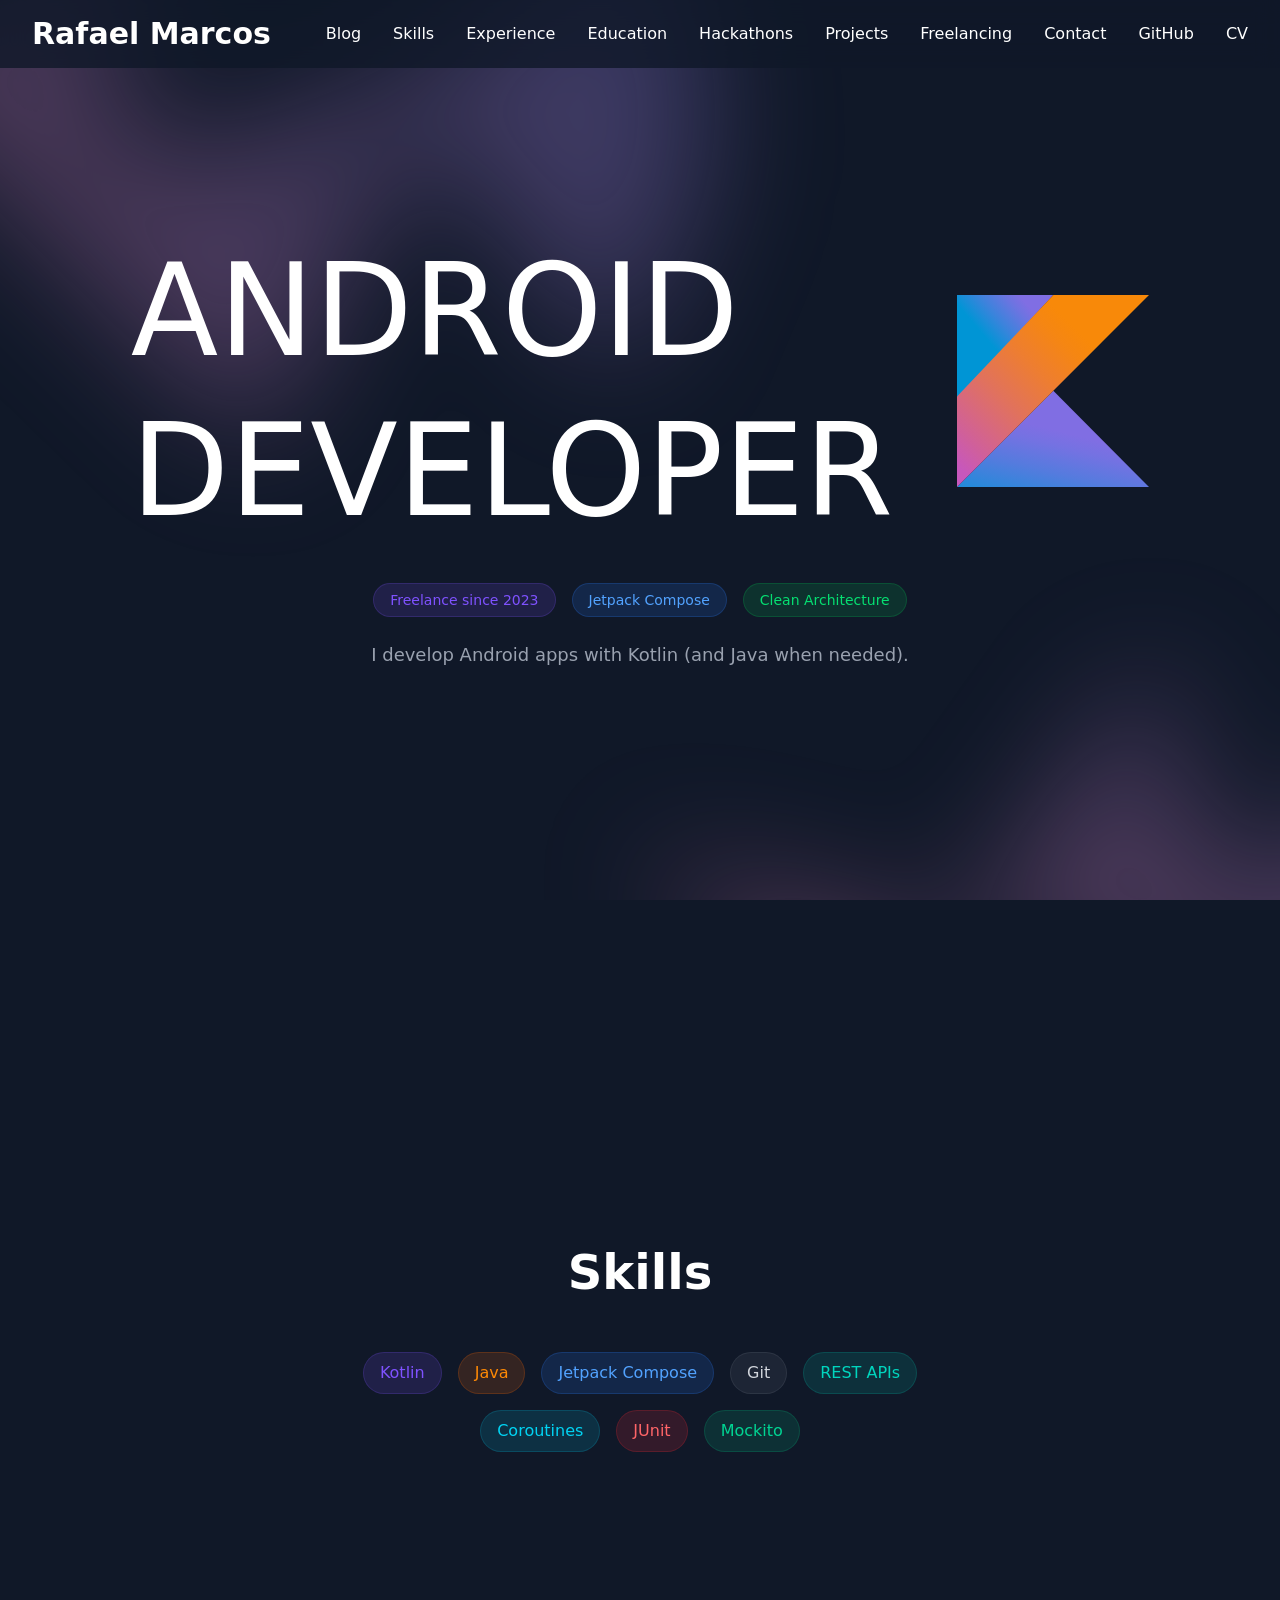
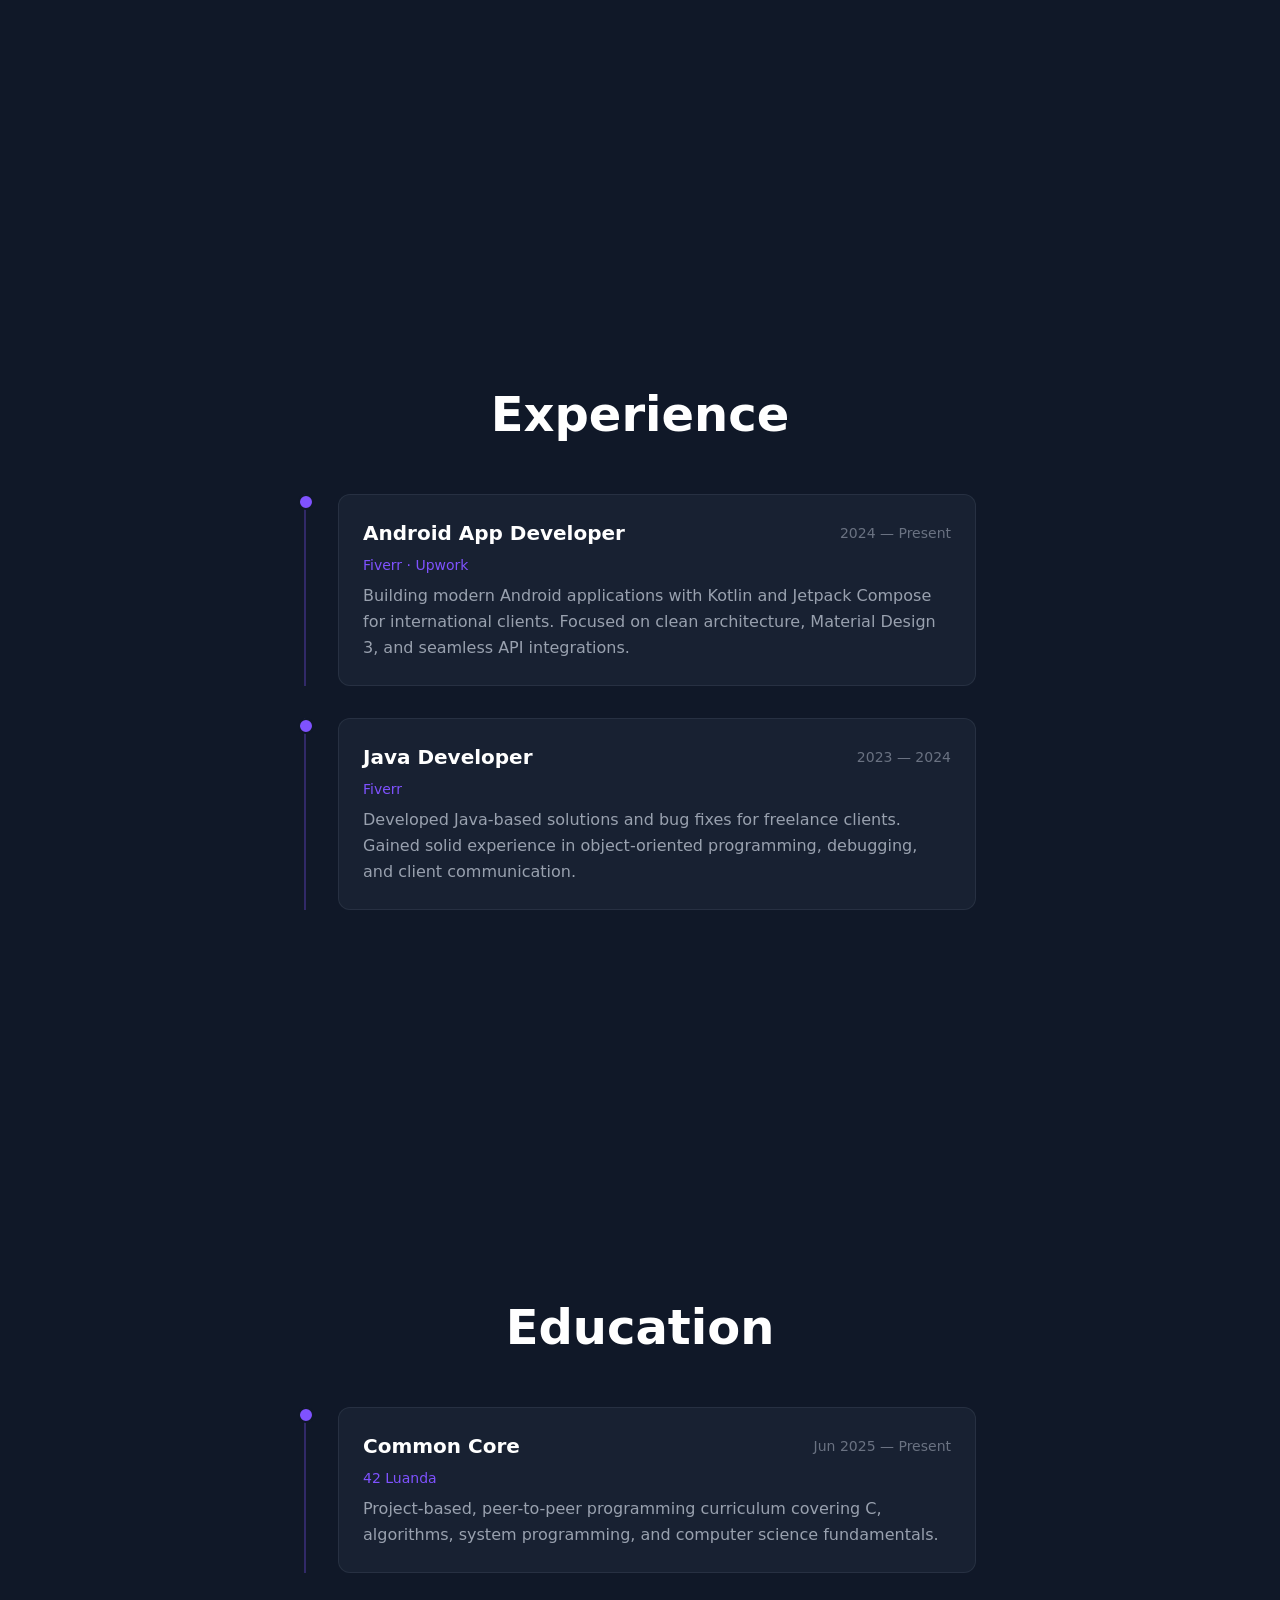
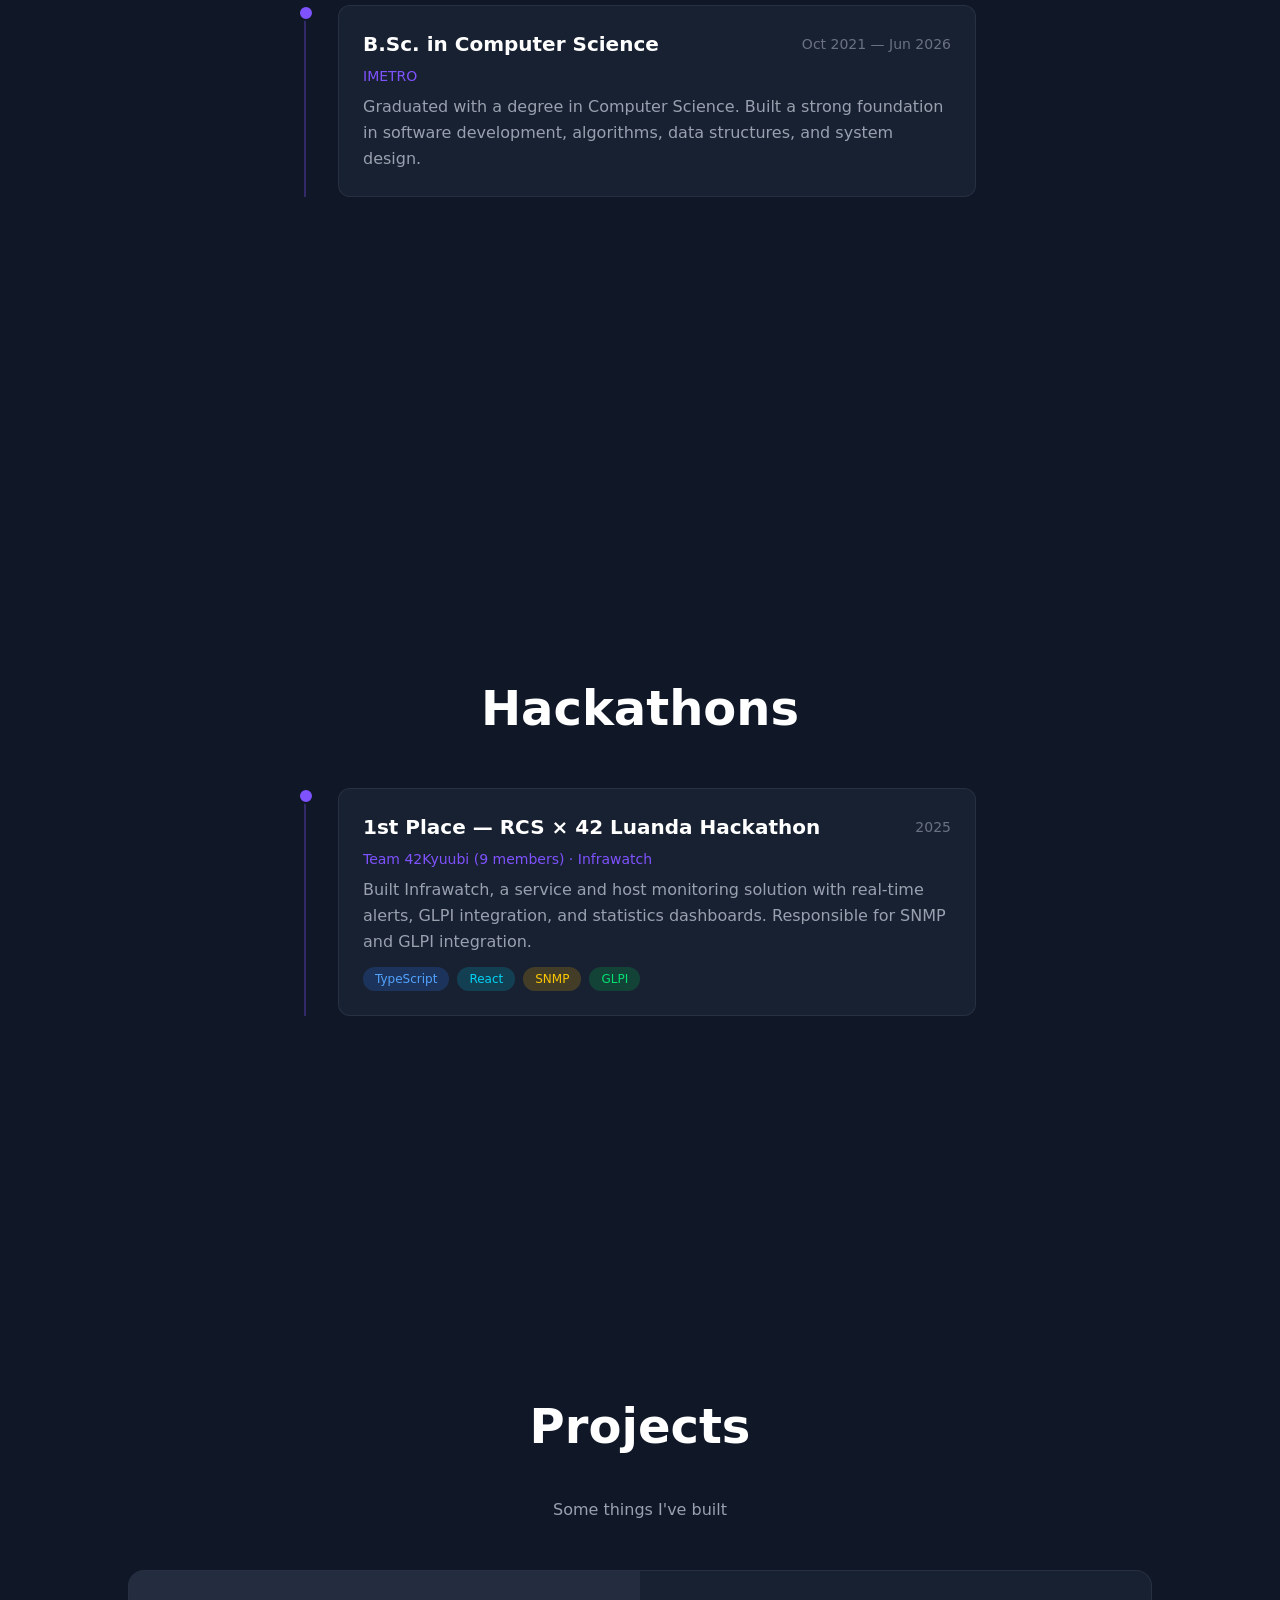
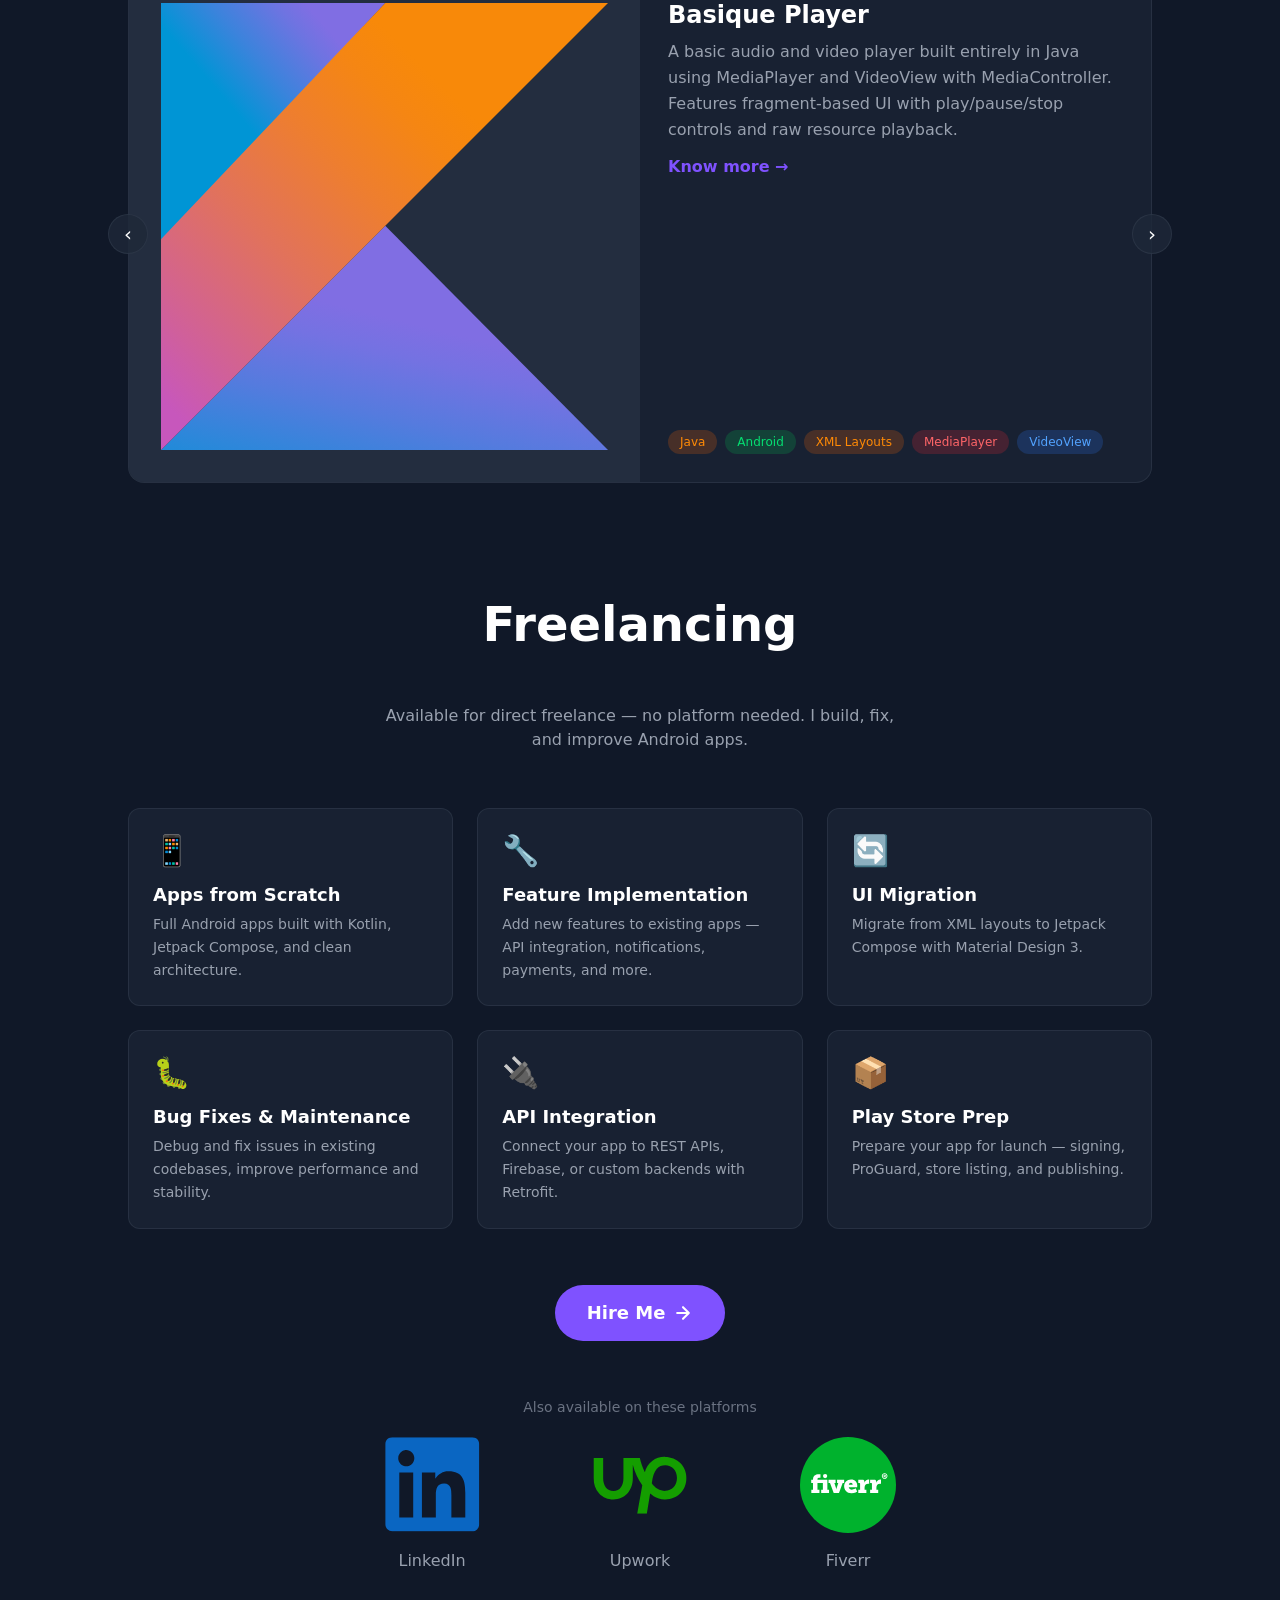
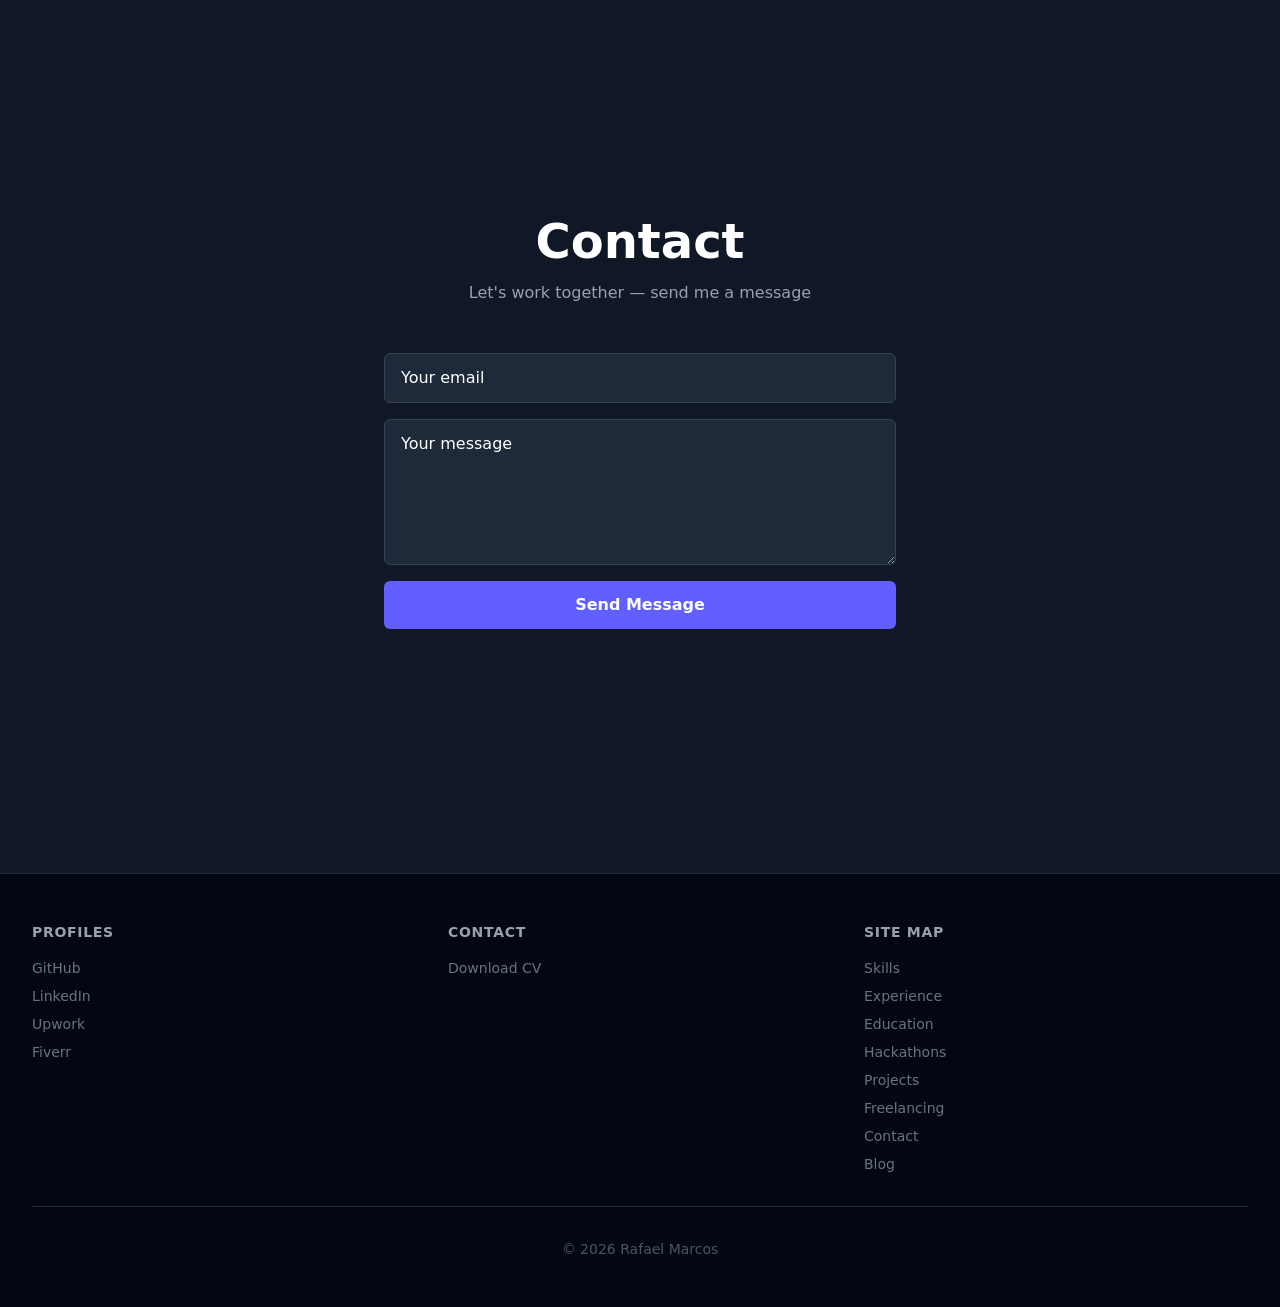
==== commit 11eedd75: "CTA improvement and more meta tags were added" ====
--- a/index.html
+++ b/index.html
@@ -3,13 +3,43 @@
 <head>
     <meta charset="UTF-8">
     <meta name="viewport" content="width=device-width, initial-scale=1.0">
-    <title>Rafael Marcos — Android Developer</title>
-    <meta name="description" content="Android Developer specializing in Kotlin and Jetpack Compose. Available for freelance work on Fiverr and Upwork.">
+    <title>Rafael Marcos — Android Developer | Kotlin &amp; Jetpack Compose Freelancer</title>
+    <meta name="description" content="Android developer specializing in Kotlin and Jetpack Compose. Clean architecture, Material Design 3, REST APIs. Available for freelance — hire me for your next Android app.">
+    <meta name="keywords" content="Android developer, Kotlin, Jetpack Compose, freelance Android developer, Angola, 42 Luanda, mobile app developer, Android freelancer, clean architecture, MVVM, REST API, Material Design 3">
+    <meta name="author" content="Rafael Marcos">
+    <meta name="robots" content="index, follow">
+    <meta name="language" content="English">
+    <meta name="geo.region" content="AO">
+    <meta name="geo.country" content="AO">
+    <link rel="canonical" href="https://tesla-j.github.io/">
     <meta property="og:title" content="Rafael Marcos — Android Developer">
-    <meta property="og:description" content="Android Developer specializing in Kotlin and Jetpack Compose. Clean architecture, modern UI, freelance available.">
+    <meta property="og:description" content="Android developer specializing in Kotlin and Jetpack Compose. Clean architecture, modern UI, freelance available.">
     <meta property="og:type" content="website">
     <meta property="og:url" content="https://tesla-j.github.io">
+    <meta property="og:site_name" content="Rafael Marcos Portfolio">
+    <meta property="og:locale" content="en_US">
+    <meta name="twitter:card" content="summary_large_image">
+    <meta name="twitter:title" content="Rafael Marcos — Android Developer">
+    <meta name="twitter:description" content="Android developer specializing in Kotlin and Jetpack Compose. Clean architecture, modern UI, freelance available.">
     <link rel="icon" href="data:image/svg+xml,<svg xmlns='http://www.w3.org/2000/svg' viewBox='0 0 100 100'><text y='.9em' font-size='90'>📱</text></svg>">
+    <script type="application/ld+json">
+    {
+        "@context": "https://schema.org",
+        "@type": "Person",
+        "name": "Rafael Marcos",
+        "jobTitle": "Android Developer",
+        "url": "https://tesla-j.github.io",
+        "sameAs": [
+            "https://github.com/tesla-j",
+            "https://www.linkedin.com/in/rafael-marcos-41359a21b",
+            "https://www.upwork.com/freelancers/~01e3c18defcdbc0280",
+            "https://www.fiverr.com/users/rafaelmarcos19"
+        ],
+        "knowsAbout": ["Android", "Kotlin", "Jetpack Compose", "Java", "REST APIs", "Git"],
+        "alumniOf": ["42 Luanda", "IMETRO"],
+        "workLocation": "Angola"
+    }
+    </script>
     <link type="text/css" rel="stylesheet" href="styles.css">
     <style>
         html { scroll-behavior: smooth; }
@@ -334,31 +364,78 @@
             </button>
         </div>
     </section>
-    <section id="freelas" class="min-h-screen flex flex-col items-center justify-center px-4 sm:px-8 gap-10 sm:gap-12">
+    <section id="freelas" class="min-h-screen flex flex-col items-center justify-center px-4 sm:px-8 gap-10 sm:gap-14">
         <h1 class="text-3xl sm:text-4xl lg:text-5xl font-bold scroll-animate">Freelancing</h1>
-        <p class="text-gray-400 text-center max-w-md scroll-animate" style="transition-delay: 0.1s">Available for hire on these platforms</p>
-        <div class="flex flex-wrap items-start justify-center gap-10 sm:gap-14 lg:gap-20">
-            <a href="https://www.linkedin.com/in/rafael-marcos-41359a21b" target="_blank" rel="noopener noreferrer"
-               class="flex flex-col items-center gap-4 group w-24 sm:w-28 lg:w-32 scroll-animate" style="transition-delay: 0.15s">
-                <div class="w-16 h-16 sm:w-20 sm:h-20 lg:w-24 lg:h-24 flex items-center justify-center transition-transform duration-300 group-hover:scale-110">
-                    <img src="images/linkedin.svg" alt="LinkedIn" class="w-full h-full object-contain">
-                </div>
-                <span class="text-sm sm:text-base text-gray-400 transition-colors duration-300 group-hover:text-white text-center">LinkedIn</span>
-            </a>
-            <a href="https://www.upwork.com/freelancers/~01e3c18defcdbc0280" target="_blank" rel="noopener noreferrer"
-               class="flex flex-col items-center gap-4 group w-24 sm:w-28 lg:w-32 scroll-animate" style="transition-delay: 0.25s">
-                <div class="w-16 h-16 sm:w-20 sm:h-20 lg:w-24 lg:h-24 flex items-center justify-center transition-transform duration-300 group-hover:scale-110">
-                    <img src="images/upwork.svg" alt="Upwork" class="w-full h-full object-contain">
-                </div>
-                <span class="text-sm sm:text-base text-gray-400 transition-colors duration-300 group-hover:text-white text-center">Upwork</span>
-            </a>
-            <a href="https://www.fiverr.com/users/rafaelmarcos19" target="_blank" rel="noopener noreferrer"
-               class="flex flex-col items-center gap-4 group w-24 sm:w-28 lg:w-32 scroll-animate" style="transition-delay: 0.35s">
-                <div class="w-16 h-16 sm:w-20 sm:h-20 lg:w-24 lg:h-24 flex items-center justify-center transition-transform duration-300 group-hover:scale-110">
-                    <img src="images/fiverr.svg" alt="Fiverr" class="w-full h-full object-contain">
-                </div>
-                <span class="text-sm sm:text-base text-gray-400 transition-colors duration-300 group-hover:text-white text-center">Fiverr</span>
-            </a>
+        <p class="text-gray-400 text-center max-w-lg scroll-animate" style="transition-delay: 0.1s">
+            Available for direct freelance &mdash; no platform needed. I build, fix, and improve Android apps.
+        </p>
+
+        <div class="grid grid-cols-1 sm:grid-cols-2 lg:grid-cols-3 gap-4 sm:gap-6 w-full max-w-5xl scroll-animate" style="transition-delay: 0.15s">
+            <div class="bg-gray-800/60 rounded-xl p-5 sm:p-6 border border-gray-700/50">
+                <div class="text-3xl mb-3">📱</div>
+                <h3 class="text-base sm:text-lg font-bold mb-1">Apps from Scratch</h3>
+                <p class="text-gray-400 text-sm leading-relaxed">Full Android apps built with Kotlin, Jetpack Compose, and clean architecture.</p>
+            </div>
+            <div class="bg-gray-800/60 rounded-xl p-5 sm:p-6 border border-gray-700/50">
+                <div class="text-3xl mb-3">🔧</div>
+                <h3 class="text-base sm:text-lg font-bold mb-1">Feature Implementation</h3>
+                <p class="text-gray-400 text-sm leading-relaxed">Add new features to existing apps &mdash; API integration, notifications, payments, and more.</p>
+            </div>
+            <div class="bg-gray-800/60 rounded-xl p-5 sm:p-6 border border-gray-700/50">
+                <div class="text-3xl mb-3">🔄</div>
+                <h3 class="text-base sm:text-lg font-bold mb-1">UI Migration</h3>
+                <p class="text-gray-400 text-sm leading-relaxed">Migrate from XML layouts to Jetpack Compose with Material Design 3.</p>
+            </div>
+            <div class="bg-gray-800/60 rounded-xl p-5 sm:p-6 border border-gray-700/50">
+                <div class="text-3xl mb-3">🐛</div>
+                <h3 class="text-base sm:text-lg font-bold mb-1">Bug Fixes &amp; Maintenance</h3>
+                <p class="text-gray-400 text-sm leading-relaxed">Debug and fix issues in existing codebases, improve performance and stability.</p>
+            </div>
+            <div class="bg-gray-800/60 rounded-xl p-5 sm:p-6 border border-gray-700/50">
+                <div class="text-3xl mb-3">🔌</div>
+                <h3 class="text-base sm:text-lg font-bold mb-1">API Integration</h3>
+                <p class="text-gray-400 text-sm leading-relaxed">Connect your app to REST APIs, Firebase, or custom backends with Retrofit.</p>
+            </div>
+            <div class="bg-gray-800/60 rounded-xl p-5 sm:p-6 border border-gray-700/50">
+                <div class="text-3xl mb-3">📦</div>
+                <h3 class="text-base sm:text-lg font-bold mb-1">Play Store Prep</h3>
+                <p class="text-gray-400 text-sm leading-relaxed">Prepare your app for launch &mdash; signing, ProGuard, store listing, and publishing.</p>
+            </div>
+        </div>
+
+        <a href="#contact"
+           class="inline-flex items-center gap-2 bg-[#7F52FF] hover:bg-[#6b41e0] text-white font-semibold px-8 py-3.5 rounded-full transition-colors text-base sm:text-lg scroll-animate" style="transition-delay: 0.2s">
+            Hire Me
+            <svg viewBox="0 0 24 24" fill="none" stroke="currentColor" stroke-width="2.5" class="w-5 h-5">
+                <path d="M5 12h14M12 5l7 7-7 7" stroke-linecap="round" stroke-linejoin="round"/>
+            </svg>
+        </a>
+
+        <div class="w-full max-w-2xl scroll-animate" style="transition-delay: 0.25s">
+            <p class="text-gray-500 text-sm text-center mb-5">Also available on these platforms</p>
+            <div class="flex flex-wrap items-start justify-center gap-10 sm:gap-14 lg:gap-20">
+                <a href="https://www.linkedin.com/in/rafael-marcos-41359a21b" target="_blank" rel="noopener noreferrer"
+                   class="flex flex-col items-center gap-4 group w-24 sm:w-28 lg:w-32">
+                    <div class="w-16 h-16 sm:w-20 sm:h-20 lg:w-24 lg:h-24 flex items-center justify-center transition-transform duration-300 group-hover:scale-110">
+                        <img src="images/linkedin.svg" alt="LinkedIn" class="w-full h-full object-contain">
+                    </div>
+                    <span class="text-sm sm:text-base text-gray-400 transition-colors duration-300 group-hover:text-white text-center">LinkedIn</span>
+                </a>
+                <a href="https://www.upwork.com/freelancers/~01e3c18defcdbc0280" target="_blank" rel="noopener noreferrer"
+                   class="flex flex-col items-center gap-4 group w-24 sm:w-28 lg:w-32">
+                    <div class="w-16 h-16 sm:w-20 sm:h-20 lg:w-24 lg:h-24 flex items-center justify-center transition-transform duration-300 group-hover:scale-110">
+                        <img src="images/upwork.svg" alt="Upwork" class="w-full h-full object-contain">
+                    </div>
+                    <span class="text-sm sm:text-base text-gray-400 transition-colors duration-300 group-hover:text-white text-center">Upwork</span>
+                </a>
+                <a href="https://www.fiverr.com/users/rafaelmarcos19" target="_blank" rel="noopener noreferrer"
+                   class="flex flex-col items-center gap-4 group w-24 sm:w-28 lg:w-32">
+                    <div class="w-16 h-16 sm:w-20 sm:h-20 lg:w-24 lg:h-24 flex items-center justify-center transition-transform duration-300 group-hover:scale-110">
+                        <img src="images/fiverr.svg" alt="Fiverr" class="w-full h-full object-contain">
+                    </div>
+                    <span class="text-sm sm:text-base text-gray-400 transition-colors duration-300 group-hover:text-white text-center">Fiverr</span>
+                </a>
+            </div>
         </div>
     </section>
     <section id="contact" class="min-h-screen flex flex-col items-center justify-center px-4 sm:px-8 gap-4">
--- a/styles.css
+++ b/styles.css
@@ -291,6 +291,9 @@
   .mt-6 {
     margin-top: calc(var(--spacing) * 6);
   }
+  .mb-1 {
+    margin-bottom: var(--spacing);
+  }
   .mb-2 {
     margin-bottom: calc(var(--spacing) * 2);
   }
@@ -300,6 +303,9 @@
   .mb-4 {
     margin-bottom: calc(var(--spacing) * 4);
   }
+  .mb-5 {
+    margin-bottom: calc(var(--spacing) * 5);
+  }
   .block {
     display: block;
   }
@@ -312,12 +318,18 @@
   .hidden {
     display: none;
   }
+  .inline-flex {
+    display: inline-flex;
+  }
   .aspect-\[1155\/678\] {
     aspect-ratio: 1155/678;
   }
   .h-4 {
     height: calc(var(--spacing) * 4);
   }
+  .h-5 {
+    height: calc(var(--spacing) * 5);
+  }
   .h-6 {
     height: calc(var(--spacing) * 6);
   }
@@ -345,6 +357,9 @@
   .w-4 {
     width: calc(var(--spacing) * 4);
   }
+  .w-5 {
+    width: calc(var(--spacing) * 5);
+  }
   .w-6 {
     width: calc(var(--spacing) * 6);
   }
@@ -371,6 +386,9 @@
   }
   .max-w-7xl {
     max-width: var(--container-7xl);
+  }
+  .max-w-lg {
+    max-width: var(--container-lg);
   }
   .max-w-md {
     max-width: var(--container-md);
@@ -420,6 +438,9 @@
   }
   .snap-center {
     scroll-snap-align: center;
+  }
+  .grid-cols-1 {
+    grid-template-columns: repeat(1, minmax(0, 1fr));
   }
   .grid-cols-2 {
     grid-template-columns: repeat(2, minmax(0, 1fr));
@@ -694,10 +715,22 @@
       background-color: color-mix(in oklab, var(--color-red-500) 15%, transparent);
     }
   }
+  .bg-red-500\/20 {
+    background-color: color-mix(in srgb, oklch(63.7% 0.237 25.331) 20%, transparent);
+    @supports (color: color-mix(in lab, red, red)) {
+      background-color: color-mix(in oklab, var(--color-red-500) 20%, transparent);
+    }
+  }
   .bg-teal-500\/15 {
     background-color: color-mix(in srgb, oklch(70.4% 0.14 182.503) 15%, transparent);
     @supports (color: color-mix(in lab, red, red)) {
       background-color: color-mix(in oklab, var(--color-teal-500) 15%, transparent);
+    }
+  }
+  .bg-teal-500\/20 {
+    background-color: color-mix(in srgb, oklch(70.4% 0.14 182.503) 20%, transparent);
+    @supports (color: color-mix(in lab, red, red)) {
+      background-color: color-mix(in oklab, var(--color-teal-500) 20%, transparent);
     }
   }
   .bg-yellow-500\/20 {
@@ -742,6 +775,9 @@
   .px-4 {
     padding-inline: calc(var(--spacing) * 4);
   }
+  .px-8 {
+    padding-inline: calc(var(--spacing) * 8);
+  }
   .py-1 {
     padding-block: var(--spacing);
   }
@@ -753,6 +789,9 @@
   }
   .py-3 {
     padding-block: calc(var(--spacing) * 3);
+  }
+  .py-3\.5 {
+    padding-block: calc(var(--spacing) * 3.5);
   }
   .py-10 {
     padding-block: calc(var(--spacing) * 10);
@@ -926,6 +965,13 @@
       }
     }
   }
+  .hover\:bg-\[\#6b41e0\] {
+    &:hover {
+      @media (hover: hover) {
+        background-color: #6b41e0;
+      }
+    }
+  }
   .hover\:bg-gray-700 {
     &:hover {
       @media (hover: hover) {
@@ -1036,6 +1082,11 @@
       max-width: var(--container-md);
     }
   }
+  .sm\:grid-cols-2 {
+    @media (width >= 40rem) {
+      grid-template-columns: repeat(2, minmax(0, 1fr));
+    }
+  }
   .sm\:flex-row {
     @media (width >= 40rem) {
       flex-direction: row;
@@ -1049,6 +1100,11 @@
   .sm\:gap-4 {
     @media (width >= 40rem) {
       gap: calc(var(--spacing) * 4);
+    }
+  }
+  .sm\:gap-6 {
+    @media (width >= 40rem) {
+      gap: calc(var(--spacing) * 6);
     }
   }
   .sm\:gap-8 {
@@ -1213,6 +1269,11 @@
   .lg\:max-w-lg {
     @media (width >= 64rem) {
       max-width: var(--container-lg);
+    }
+  }
+  .lg\:grid-cols-3 {
+    @media (width >= 64rem) {
+      grid-template-columns: repeat(3, minmax(0, 1fr));
     }
   }
   .lg\:flex-row {
